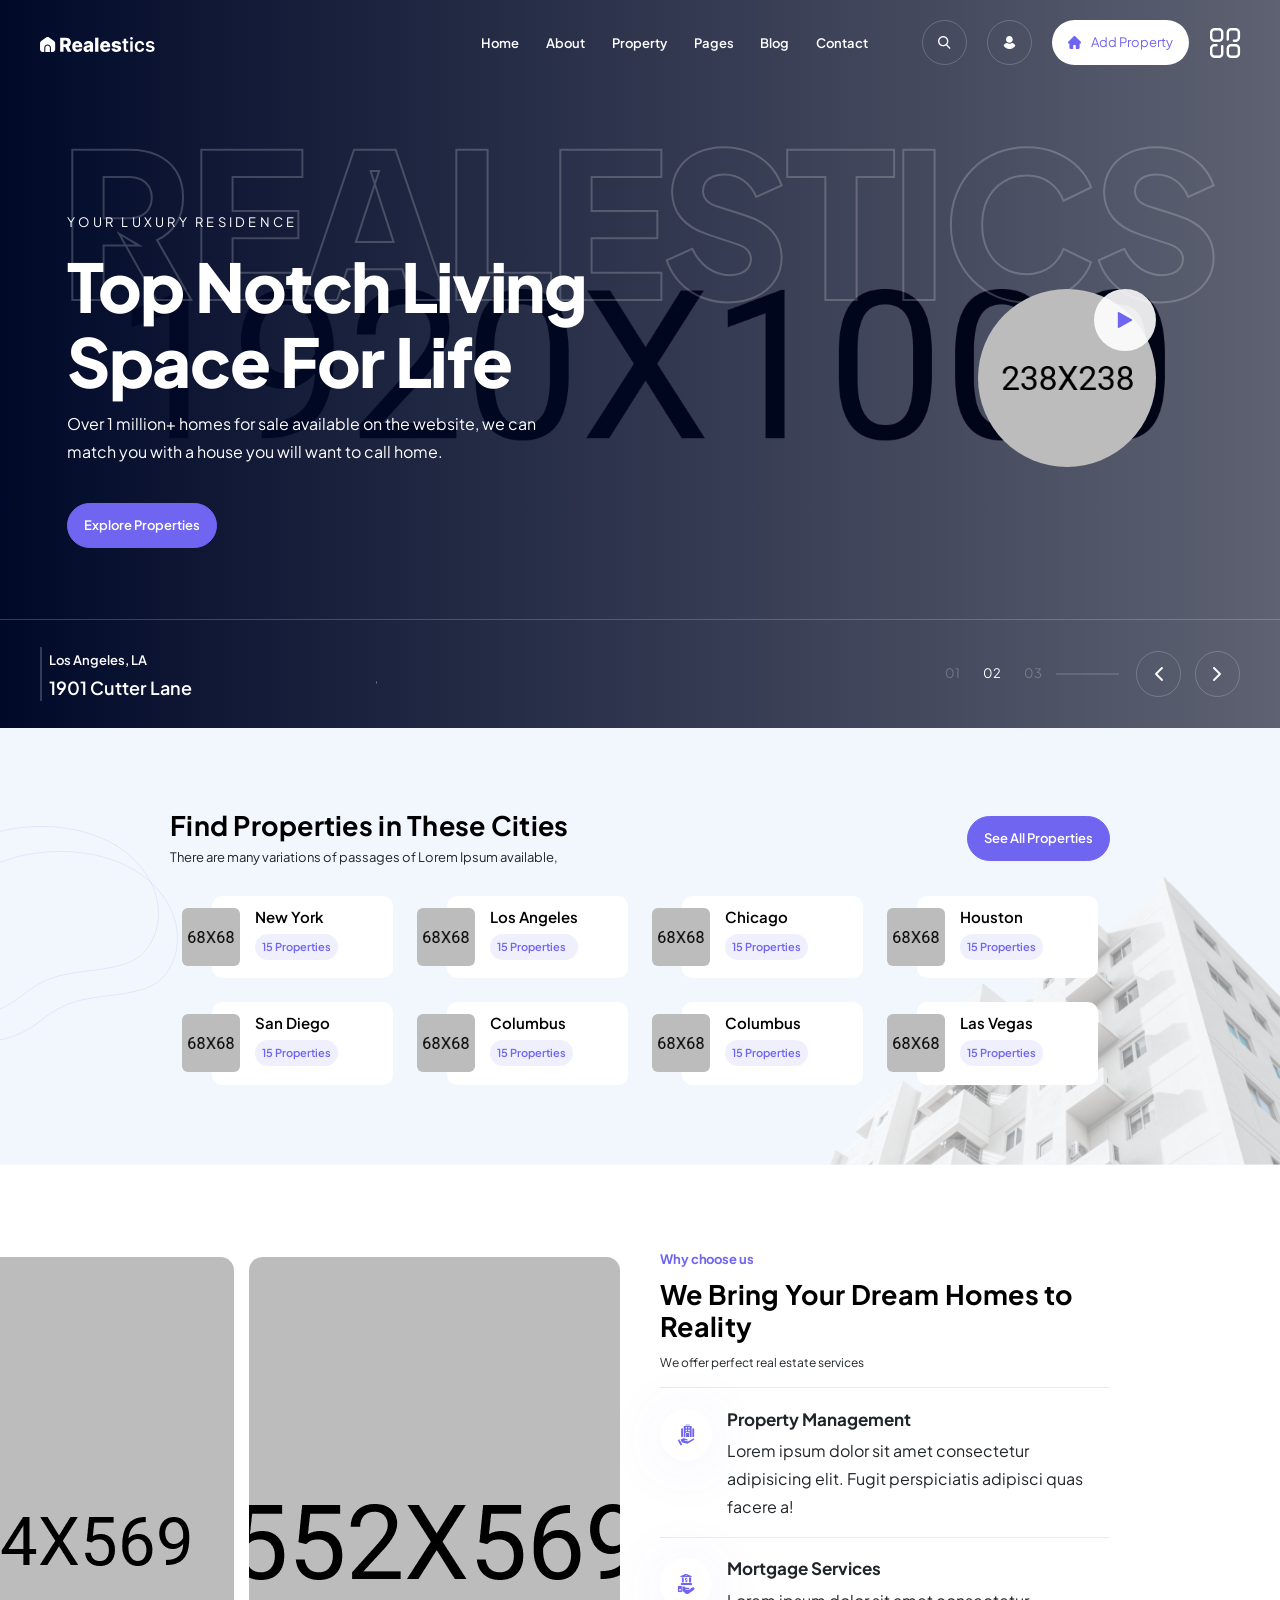
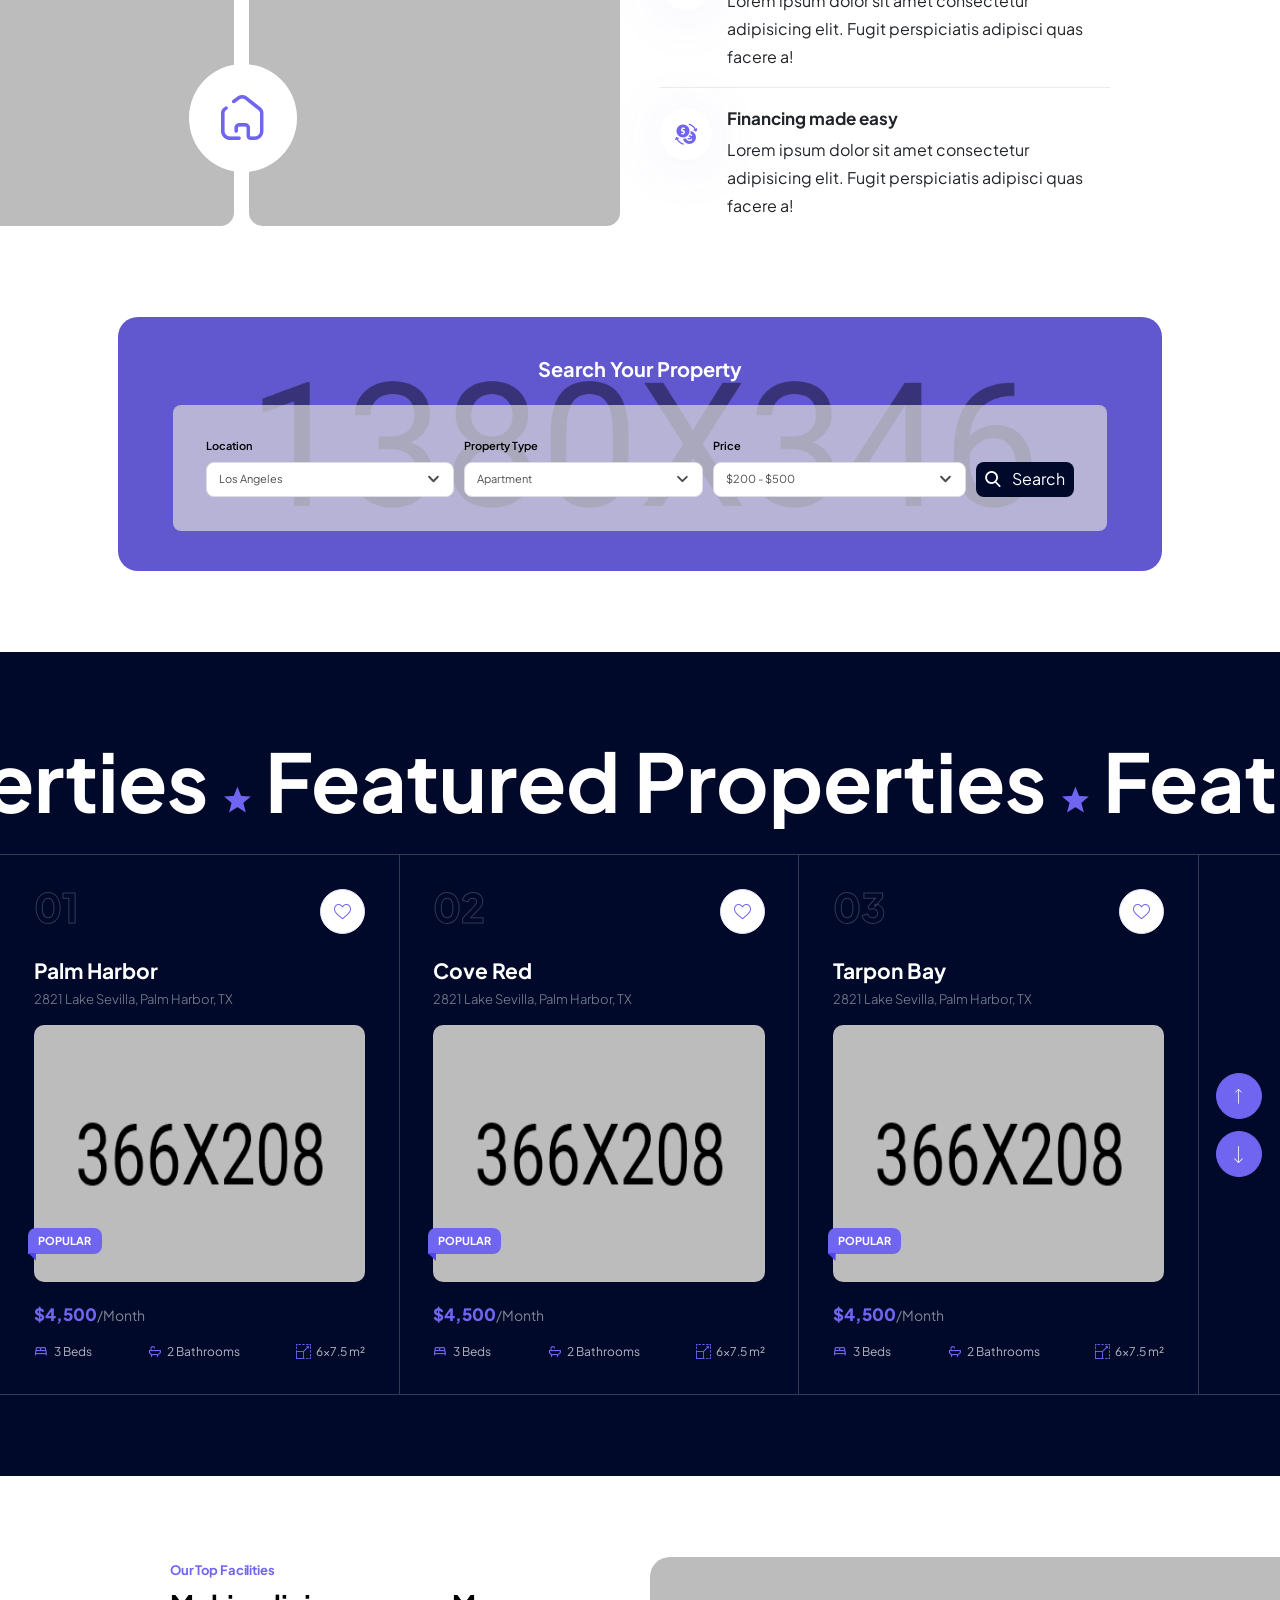
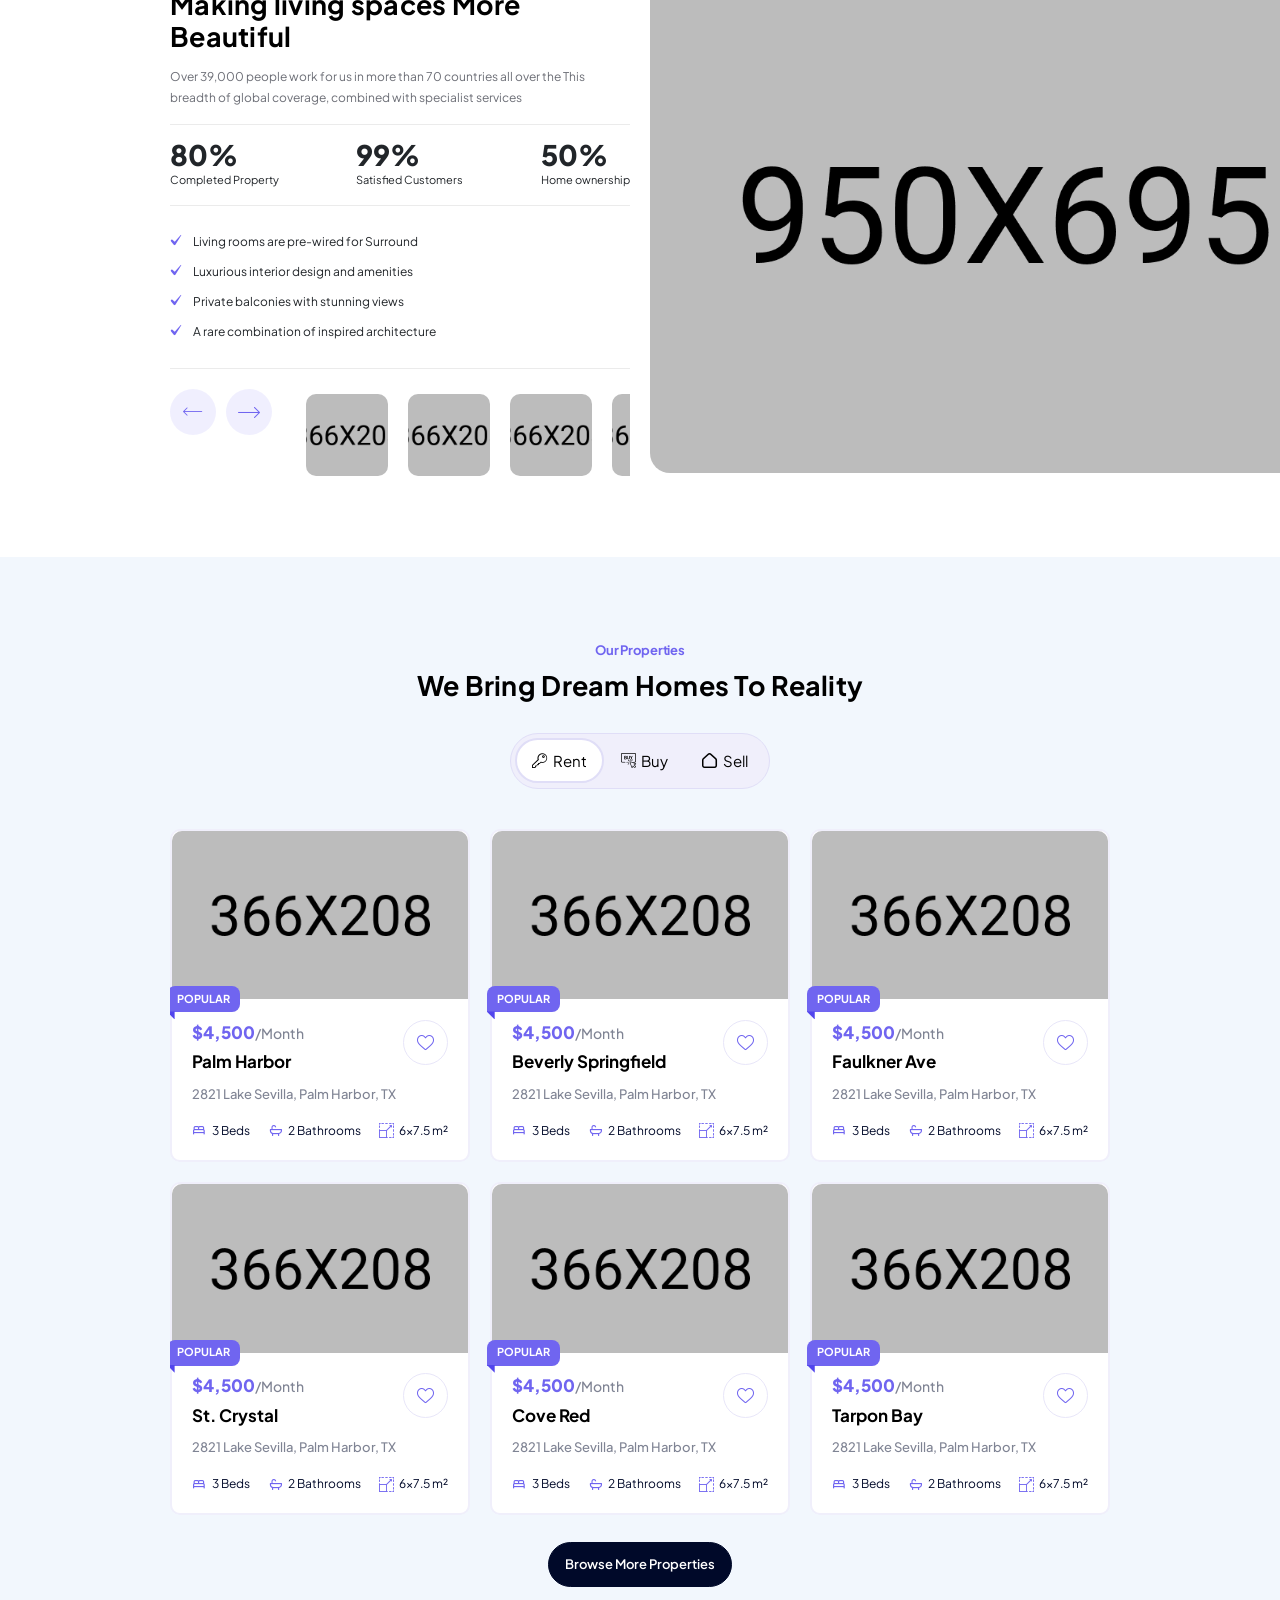
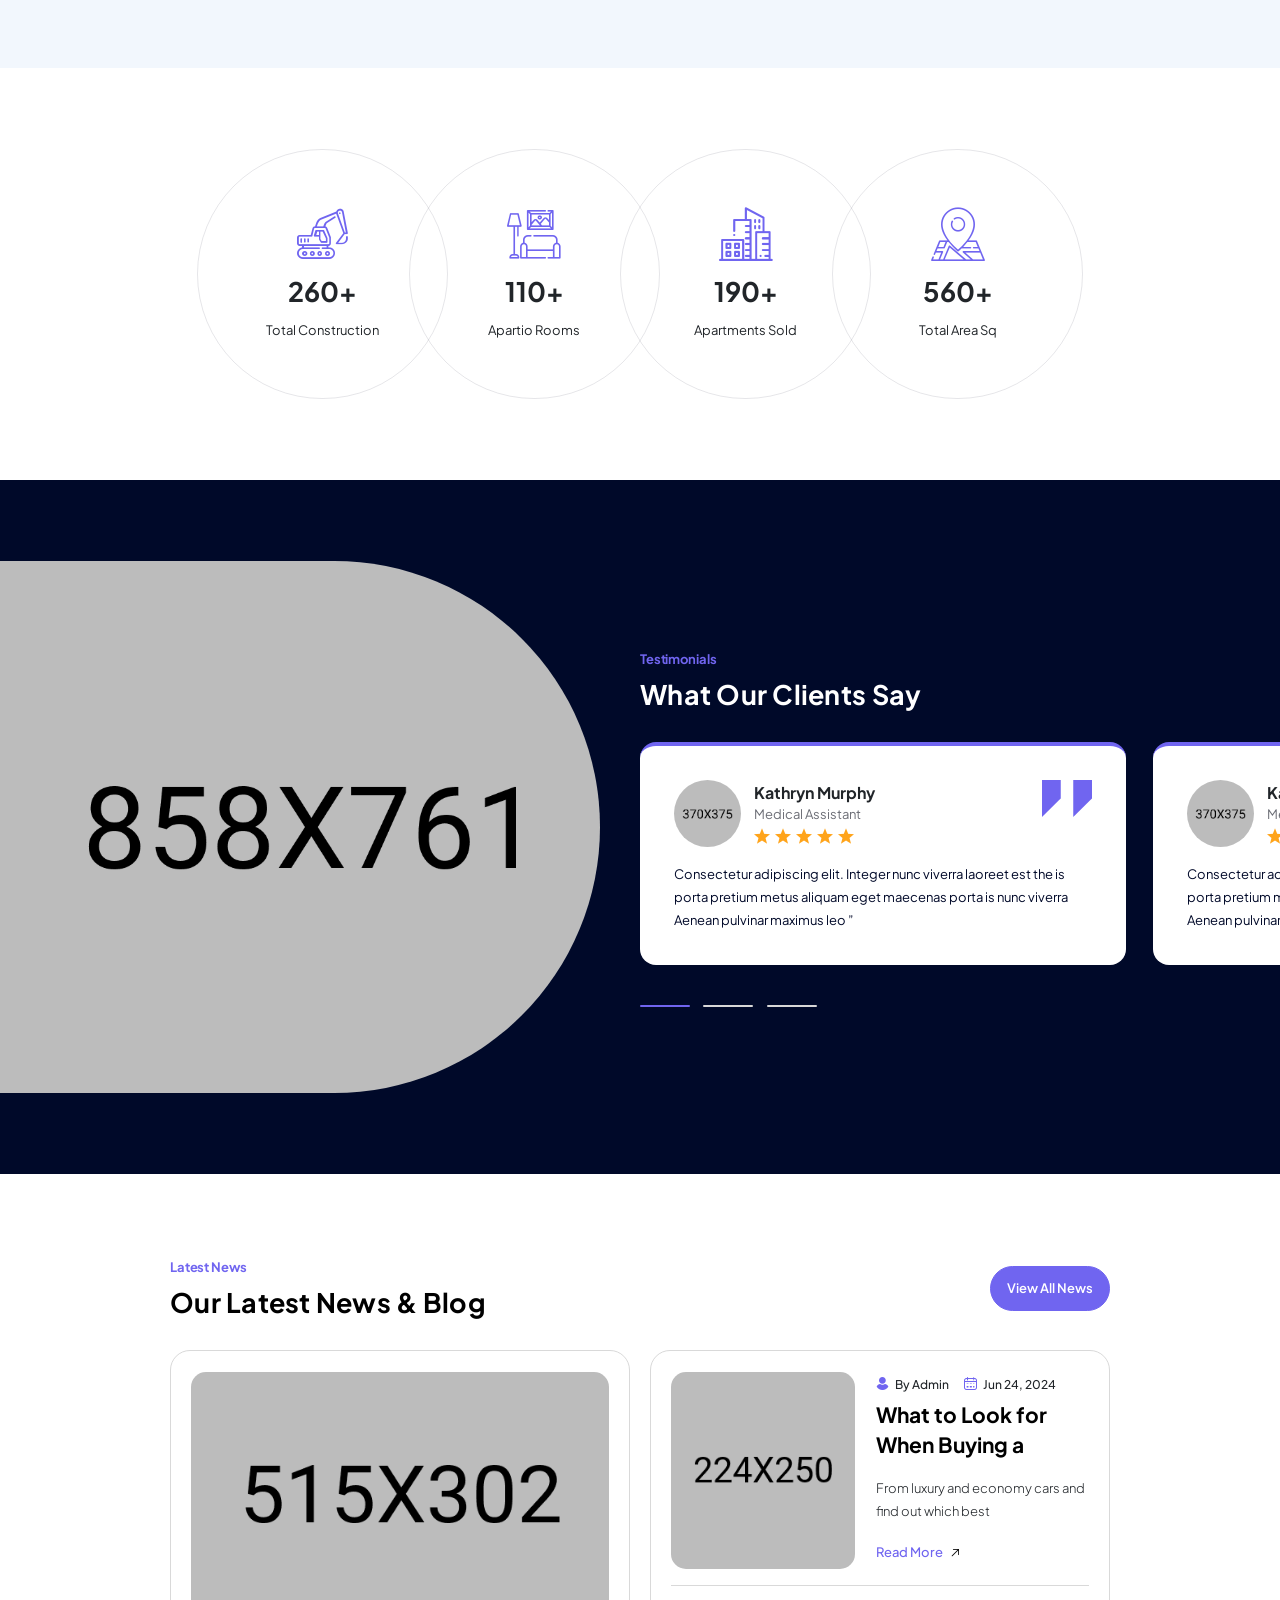
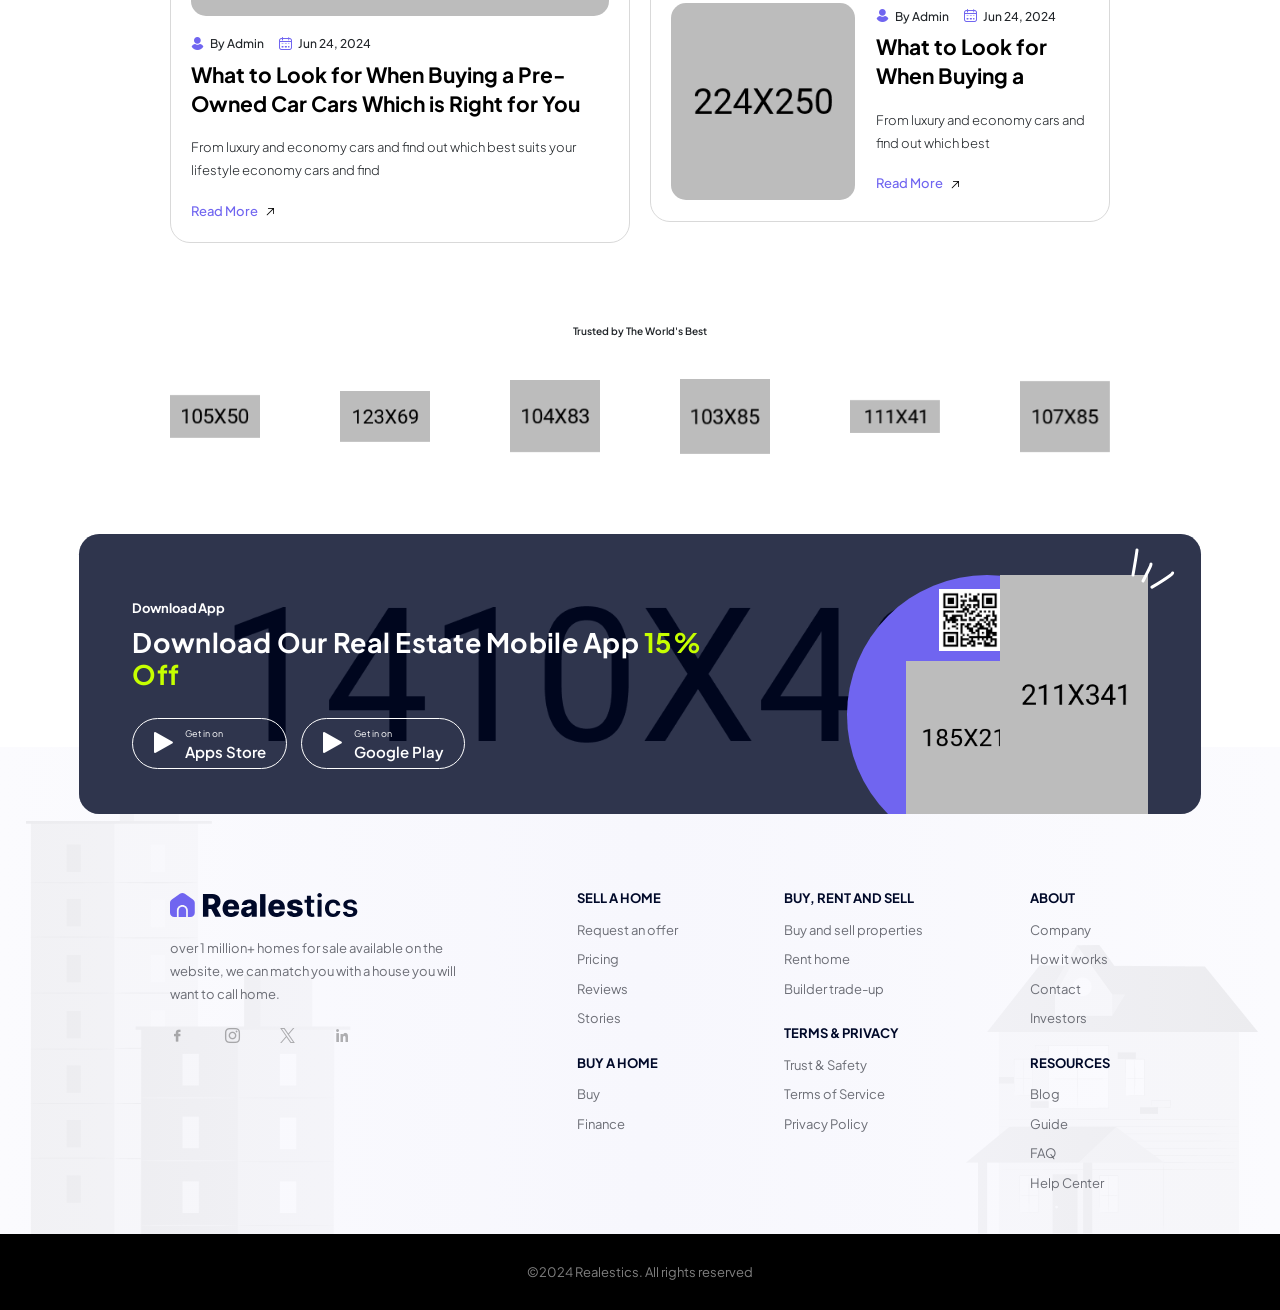
==== index.html @ ad50e463 "first commit" ====
<!DOCTYPE html>
<html lang="en">

<head>
    <meta charset="UTF-8">
    <meta name="viewport" content="width=device-width, initial-scale=1.0">
    <title>Shared on THEMELOCK.COM - Realestics - Real Estate HTML Template</title>

    <!-- libraries CSS -->
    <link rel="stylesheet" href="assets/icon/flaticon_real_estate.css">
    <link rel="stylesheet" href="assets/vendor/bootstrap/bootstrap.min.css">
    <link rel="stylesheet" href="assets/vendor/splide/splide.min.css">
    <link rel="stylesheet" href="assets/vendor/swiper/swiper-bundle.min.css">
    <link rel="stylesheet" href="assets/vendor/slim-select/slimselect.css">
    <link rel="stylesheet" href="assets/vendor/animate-wow/animate.min.css">

    <!-- custom CSS -->
    <link rel="stylesheet" href="assets/css/style.css">
</head>

<body>
    <div class="preloader" id="preloader">
        <div class="loader"></div>
    </div>

    <!-- SIDEBAR SECTION START -->
    <div class="ul-sidebar">
        <!-- header -->
        <div class="ul-sidebar-header">
            <div class="ul-sidebar-header-logo">
                <a href="index.html">
                    <img src="assets/img/logo-dark.svg" alt="logo" class="logo">
                </a>
            </div>
            <!-- sidebar closer -->
            <button class="ul-sidebar-closer"><i class="flaticon-close"></i></button>
        </div>

        <div class="ul-sidebar-header-nav-wrapper d-block d-lg-none"></div>

        <p class="ul-sidebar-descr d-none d-lg-flex">Lorem ipsum dolor sit amet consectetur adipisicing elit. Quo magni quis illum iste, omnis sapiente, voluptatum tempora id culpa exercitationem sint sequi officia labore inventore corporis consequuntur dolor numquam, ea cupiditate ipsa dignissimos nostrum. Laboriosam voluptatem qui assumenda nostrum nesciunt, illum iste id nulla unde facilis, explicabo officia. Quae, officia.</p>

        <div class="ul-sidebar-slider-wrapper d-none d-lg-flex">
            <div class="ul-sidebar-slider-nav ul-slider-nav">
                <button class="prev"><i class="flaticon-arrow"></i></button>
                <button class="next"><i class="flaticon-right-arrow"></i></button>
            </div>

            <div class="slider-wrapper">
                <div class="ul-sidebar-slider swiper">
                    <div class="swiper-wrapper">
                        <!-- single project -->
                        <div class="swiper-slide">
                            <div class="ul-project">
                                <div class="ul-project-img"><img src="assets/img/project-3.jpg" alt="Project Image"></div>
                                <div class="ul-project-txt">
                                    <span class="ul-project-tag">Popular</span>
                                    <div class="top">
                                        <div class="left">
                                            <span class="ul-project-price"><span class="number">$4,500</span>/Month</span>
                                            <a href="project-details.html" class="ul-project-title">Faulkner Ave</a>
                                            <p class="ul-project-location">2821 Lake Sevilla, Palm Harbor, TX</p>
                                        </div>
                                        <div class="right">
                                            <button class="ul-project-add-to-favorites-btn"><i class="flaticon-heart"></i></button>
                                        </div>
                                    </div>

                                    <!-- bottom -->
                                    <div class="ul-project-infos ul-featured-property-infos">
                                        <!-- single info -->
                                        <div class="ul-project-info ul-featured-property-info">
                                            <span class="icon"><i class="flaticon-bed-color"></i></span>
                                            <span class="text">3 Beds</span>
                                        </div>
                                        <!-- single info -->
                                        <div class="ul-project-info ul-featured-property-info">
                                            <span class="icon"><i class="flaticon-bath"></i></span>
                                            <span class="text">2 Bathrooms</span>
                                        </div>
                                    </div>
                                </div>
                            </div>
                        </div>

                        <!-- single project -->
                        <div class="swiper-slide">
                            <div class="ul-project">
                                <div class="ul-project-img"><img src="assets/img/project-1.jpg" alt="Project Image"></div>
                                <div class="ul-project-txt">
                                    <span class="ul-project-tag">Popular</span>
                                    <div class="top">
                                        <div class="left">
                                            <span class="ul-project-price"><span class="number">$4,500</span>/Month</span>
                                            <a href="project-details.html" class="ul-project-title">Palm Harbor</a>
                                            <p class="ul-project-location">2821 Lake Sevilla, Palm Harbor, TX</p>
                                        </div>
                                        <div class="right">
                                            <button class="ul-project-add-to-favorites-btn"><i class="flaticon-heart"></i></button>
                                        </div>
                                    </div>

                                    <!-- bottom -->
                                    <div class="ul-project-infos ul-featured-property-infos">
                                        <!-- single info -->
                                        <div class="ul-project-info ul-featured-property-info">
                                            <span class="icon"><i class="flaticon-bed-color"></i></span>
                                            <span class="text">3 Beds</span>
                                        </div>
                                        <!-- single info -->
                                        <div class="ul-project-info ul-featured-property-info">
                                            <span class="icon"><i class="flaticon-bath"></i></span>
                                            <span class="text">2 Bathrooms</span>
                                        </div>
                                    </div>
                                </div>
                            </div>
                        </div>

                        <!-- single project -->
                        <div class="swiper-slide">
                            <div class="ul-project">
                                <div class="ul-project-img"><img src="assets/img/project-4.jpg" alt="Project Image"></div>
                                <div class="ul-project-txt">
                                    <span class="ul-project-tag">Popular</span>
                                    <div class="top">
                                        <div class="left">
                                            <span class="ul-project-price"><span class="number">$4,500</span>/Month</span>
                                            <a href="project-details.html" class="ul-project-title">St. Crystal</a>
                                            <p class="ul-project-location">2821 Lake Sevilla, Palm Harbor, TX</p>
                                        </div>
                                        <div class="right">
                                            <button class="ul-project-add-to-favorites-btn"><i class="flaticon-heart"></i></button>
                                        </div>
                                    </div>

                                    <!-- bottom -->
                                    <div class="ul-project-infos ul-featured-property-infos">
                                        <!-- single info -->
                                        <div class="ul-project-info ul-featured-property-info">
                                            <span class="icon"><i class="flaticon-bed-color"></i></span>
                                            <span class="text">3 Beds</span>
                                        </div>
                                        <!-- single info -->
                                        <div class="ul-project-info ul-featured-property-info">
                                            <span class="icon"><i class="flaticon-bath"></i></span>
                                            <span class="text">2 Bathrooms</span>
                                        </div>
                                    </div>
                                </div>
                            </div>
                        </div>
                    </div>
                </div>
            </div>
        </div>

        <!-- sidebar footer -->
        <div class="ul-sidebar-footer">
            <span class="ul-sidebar-footer-title">Follow us</span>

            <div class="ul-sidebar-footer-social">
                <a href="#"><i class="flaticon-facebook"></i></a>
                <a href="#"><i class="flaticon-twitter"></i></a>
                <a href="#"><i class="flaticon-instagram"></i></a>
                <a href="#"><i class="flaticon-linkedin"></i></a>
            </div>
        </div>
    </div>
    <!-- SIDEBAR SECTION END -->

    <!-- SEARCH MODAL SECTION START -->
    <div class="ul-search-form-wrapper flex-grow-1 flex-shrink-0">
        <button class="ul-search-closer"><i class="flaticon-close"></i></button>

        <form action="#" class="ul-search-form">
            <div class="ul-search-form-right">
                <input type="search" name="search" id="ul-search" placeholder="Search Here">
                <button type="submit"><span class="icon"><i class="flaticon-search"></i></span></button>
            </div>
        </form>
    </div>
    <!-- SEARCH MODAL SECTION END -->

    <!-- HEADER SECTION START -->
    <header class="ul-header ul-header--home">
        <div class="ul-header-bottom">
            <div class="ul-header-bottom-wrapper">
                <!-- header left -->
                <div class="header-bottom-left">
                    <div class="logo-container">
                        <a href="index.html" class="d-inline-block"><img src="assets/img/logo.svg" alt="logo" class="logo"></a>
                    </div>
                </div>

                <!-- header nav -->
                <div class="ul-header-nav-wrapper">
                    <div class="to-go-to-sidebar-in-mobile">
                        <nav class="ul-header-nav">
                            <a href="index.html">Home</a>
                            <a href="about.html">About</a>
                            <div class="has-sub-menu">
                                <a role="button">Property</a>

                                <div class="ul-header-submenu">
                                    <ul>
                                        <li><a href="projects.html">Properties</a></li>
                                        <li><a href="project-details.html">Property Details</a></li>
                                    </ul>
                                </div>
                            </div>

                            <div class="has-sub-menu">
                                <a role="button">Pages</a>

                                <div class="ul-header-submenu">
                                    <ul>
                                        <li><a href="services.html">Services</a></li>
                                        <li><a href="service-details.html">Service Details</a></li>
                                        <li><a href="team.html">Team</a></li>
                                        <li><a href="team-details.html">Team Details</a></li>
                                        <li><a href="how-it-works.html">How it works Page</a></li>
                                        <li><a href="pricing.html">Pricing Page</a></li>
                                    </ul>
                                </div>
                            </div>
                            <div class="has-sub-menu">
                                <a role="button">Blog</a>

                                <div class="ul-header-submenu">
                                    <ul>
                                        <li><a href="blog.html">Blogs</a></li>
                                        <li><a href="blog-2.html">Blog layout 2</a></li>
                                        <li><a href="blog-details.html">Blog Details</a></li>
                                    </ul>
                                </div>
                            </div>
                            <a href="contact.html">Contact</a>
                        </nav>
                    </div>
                </div>

                <!-- actions -->
                <div class="ul-header-actions">
                    <button class="ul-header-search-opener"><i class="flaticon-search"></i></button>
                    <button><i class="flaticon-user"></i></button>
                    <a href="#" class="add-property-btn d-xxs-none"><i class="flaticon-home"></i> Add Property</a>
                    <button class="ul-header-sidebar-opener"><i class="flaticon-menu-button"></i></button>
                </div>

                <!-- sidebar opener -->
                <div class="d-none">
                    <button class="ul-header-sidebar-opener"><i class="flaticon-menu-button"></i></button>
                </div>
            </div>
        </div>
    </header>
    <!-- HEADER SECTION END -->


    <main>
        <!-- BANNER SECTION START -->
        <section class="ul-banner">
            <!-- top -->
            <div class="top">
                <div class="ul-banner-slider swiper">
                    <div class="swiper-wrapper">
                        <!-- single slide -->
                        <div class="swiper-slide">
                            <div class="ul-banner-slide">
                                <div class="ul-banner-container">
                                    <div class="row align-items-center flex-sm-row flex-column-reverse">
                                        <!-- banner text -->
                                        <div class="col-md-9 col-sm-8">
                                            <span class="ul-banner-slide-shadow-title">REALESTICS</span>
                                            <div class="ul-banner-slide-txt wow animate__fadeInUp">
                                                <span class="ul-banner-slide-sub-title">your Luxury Residence</span>
                                                <h1 class="ul-banner-slide-title">Top Notch Living Space For Life</h1>
                                                <p class="ul-banner-slide-descr">Over 1 million+ homes for sale available on the website, we can match you with a house you will want to call home.</p>
                                                <div class="ul-banner-slide-btns">
                                                    <a href="projects.html" class="ul-btn">Explore Properties</a>
                                                </div>
                                            </div>
                                        </div>

                                        <!-- banner image -->
                                        <div class="col-md-3 col-sm-4">
                                            <div class="ul-banner-slide-img wow animate__fadeInUp">
                                                <img src="assets/img/banner-img-1.png" alt="Banner Image">
                                                <a href="https://youtu.be/4jnzf1yj48M?si=owDQ6MQLmVy0r56E" data-fslightbox="video" class="ul-banner-slide-video-btn"><i class="flaticon-play"></i></a>
                                            </div>
                                        </div>
                                    </div>
                                </div>
                            </div>
                        </div>
                        <!-- single slide -->
                        <div class="swiper-slide">
                            <div class="ul-banner-slide">
                                <div class="ul-banner-container">
                                    <div class="row align-items-center flex-sm-row flex-column-reverse">
                                        <!-- banner text -->
                                        <div class="col-md-9 col-sm-8">
                                            <span class="ul-banner-slide-shadow-title">REALESTICS</span>
                                            <div class="ul-banner-slide-txt wow animate__fadeInUp">
                                                <span class="ul-banner-slide-sub-title">your Luxury Residence</span>
                                                <h1 class="ul-banner-slide-title">Top Notch Living Space For Life</h1>
                                                <p class="ul-banner-slide-descr">Over 1 million+ homes for sale available on the website, we can match you with a house you will want to call home.</p>
                                                <div class="ul-banner-slide-btns">
                                                    <a href="projects.html" class="ul-btn">Explore Properties</a>
                                                </div>
                                            </div>
                                        </div>

                                        <!-- banner image -->
                                        <div class="col-md-3 col-sm-4">
                                            <div class="ul-banner-slide-img wow animate__fadeInUp">
                                                <img src="assets/img/banner-img-1.png" alt="Banner Image">
                                                <a href="https://youtu.be/4jnzf1yj48M?si=owDQ6MQLmVy0r56E" data-fslightbox="video" class="ul-banner-slide-video-btn"><i class="flaticon-play"></i></a>
                                            </div>
                                        </div>
                                    </div>
                                </div>
                            </div>
                        </div>
                        <!-- single slide -->
                        <div class="swiper-slide">
                            <div class="ul-banner-slide">
                                <div class="ul-banner-container">
                                    <div class="row align-items-center flex-sm-row flex-column-reverse">
                                        <!-- banner text -->
                                        <div class="col-md-9 col-sm-8">
                                            <span class="ul-banner-slide-shadow-title">REALESTICS</span>
                                            <div class="ul-banner-slide-txt wow animate__fadeInUp">
                                                <span class="ul-banner-slide-sub-title">your Luxury Residence</span>
                                                <h1 class="ul-banner-slide-title">Top Notch Living Space For Life</h1>
                                                <p class="ul-banner-slide-descr">Over 1 million+ homes for sale available on the website, we can match you with a house you will want to call home.</p>
                                                <div class="ul-banner-slide-btns">
                                                    <a href="projects.html" class="ul-btn">Explore Properties</a>
                                                </div>
                                            </div>
                                        </div>

                                        <!-- banner image -->
                                        <div class="col-md-3 col-sm-4">
                                            <div class="ul-banner-slide-img wow animate__fadeInUp">
                                                <img src="assets/img/banner-img-1.png" alt="Banner Image">
                                                <a href="https://youtu.be/4jnzf1yj48M?si=owDQ6MQLmVy0r56E" data-fslightbox="video" class="ul-banner-slide-video-btn"><i class="flaticon-play"></i></a>
                                            </div>
                                        </div>
                                    </div>
                                </div>
                            </div>
                        </div>
                    </div>
                </div>
            </div>

            <!-- bottom -->
            <div class="bottom">
                <div class="left wow animate__fadeInUp">
                    <div class="ul-banner-address-slider swiper">
                        <div class="swiper-wrapper">
                            <!-- single slide -->
                            <div class="swiper-slide">
                                <span class="address-1">Los Angeles, CA</span>
                                <span class="address-2">1901 Cutter Lane</span>
                            </div>

                            <!-- single slide -->
                            <div class="swiper-slide">
                                <span class="address-1">Los Angeles, LA</span>
                                <span class="address-2">1901 Cutter Lane</span>
                            </div>

                            <!-- single slide -->
                            <div class="swiper-slide">
                                <span class="address-1">New York</span>
                                <span class="address-2">1901 Cutter Lane</span>
                            </div>
                        </div>

                    </div>
                </div>

                <div class="right wow animate__fadeInUp">
                    <div class="ul-banner-slider-pagination"></div>
                    <div class="ul-banner-slider-nav ul-slider-nav">
                        <button class="prev"><i class="flaticon-left"></i></button>
                        <button class="next"><i class="flaticon-right"></i></button>
                    </div>
                </div>
            </div>
        </section>
        <!-- BANNER SECTION END -->


        <!-- CITIES SECTION START -->
        <section class="ul-cities ul-section-spacing">
            <div class="ul-container wow animate__fadeInUp">
                <!-- section heading -->
                <div class="ul-section-heading">
                    <div class="left">
                        <h2 class="ul-section-title">Find Properties in These Cities</h2>
                        <p class="ul-section-descr">There are many variations of passages of Lorem Ipsum available,</p>
                    </div>
                    <div class="right">
                        <a href="projects.html" class="ul-btn">See All Properties</a>
                    </div>
                </div>

                <!-- cities -->
                <div class="row row-cols-xl-4 row-cols-md-3 row-cols-2 row-cols-xxs-1 g-4 mx-auto">
                    <!-- single city -->
                    <div class="col">
                        <div class="ul-city">
                            <div class="img"><a href="projects.html"><img src="assets/img/city-1.jpg" alt="City Image"></a></div>
                            <div class="txt">
                                <h3 class="ul-city-title"><a href="projects.html">New York</a></h3>
                                <span class="ul-city-count">15 Properties</span>
                            </div>
                        </div>
                    </div>

                    <!-- single city -->
                    <div class="col">
                        <div class="ul-city">
                            <div class="img"><a href="projects.html"><img src="assets/img/city-2.jpg" alt="City Image"></a></div>
                            <div class="txt">
                                <h3 class="ul-city-title"><a href="projects.html">Los Angeles</a></h3>
                                <span class="ul-city-count">15 Properties</span>
                            </div>
                        </div>
                    </div>

                    <!-- single city -->
                    <div class="col">
                        <div class="ul-city">
                            <div class="img"><a href="projects.html"><img src="assets/img/city-3.jpg" alt="City Image"></a></div>
                            <div class="txt">
                                <h3 class="ul-city-title"><a href="projects.html">Chicago</a></h3>
                                <span class="ul-city-count">15 Properties</span>
                            </div>
                        </div>
                    </div>

                    <!-- single city -->
                    <div class="col">
                        <div class="ul-city">
                            <div class="img"><a href="projects.html"><img src="assets/img/city-4.jpg" alt="City Image"></a></div>
                            <div class="txt">
                                <h3 class="ul-city-title"><a href="projects.html">Houston</a></h3>
                                <span class="ul-city-count">15 Properties</span>
                            </div>
                        </div>
                    </div>

                    <!-- single city -->
                    <div class="col">
                        <div class="ul-city">
                            <div class="img"><a href="projects.html"><img src="assets/img/city-5.jpg" alt="City Image"></a></div>
                            <div class="txt">
                                <h3 class="ul-city-title"><a href="projects.html">San Diego</a></h3>
                                <span class="ul-city-count">15 Properties</span>
                            </div>
                        </div>
                    </div>

                    <!-- single city -->
                    <div class="col">
                        <div class="ul-city">
                            <div class="img"><a href="projects.html"><img src="assets/img/city-6.jpg" alt="City Image"></a></div>
                            <div class="txt">
                                <h3 class="ul-city-title"><a href="projects.html">Columbus</a></h3>
                                <span class="ul-city-count">15 Properties</span>
                            </div>
                        </div>
                    </div>

                    <!-- single city -->
                    <div class="col">
                        <div class="ul-city">
                            <div class="img"><a href="projects.html"><img src="assets/img/city-7.jpg" alt="City Image"></a></div>
                            <div class="txt">
                                <h3 class="ul-city-title"><a href="projects.html">Columbus</a></h3>
                                <span class="ul-city-count">15 Properties</span>
                            </div>
                        </div>
                    </div>

                    <!-- single city -->
                    <div class="col">
                        <div class="ul-city">
                            <div class="img"><a href="projects.html"><img src="assets/img/city-8.jpg" alt="City Image"></a></div>
                            <div class="txt">
                                <h3 class="ul-city-title"><a href="projects.html">Las Vegas</a></h3>
                                <span class="ul-city-count">15 Properties</span>
                            </div>
                        </div>
                    </div>
                </div>
            </div>

            <!-- vector -->
            <div class="ul-cities-vectors">
                <img src="assets/img/cities-vector-1.svg" alt="vector" class="vector-1 wow animate__fadeInLeft">
                <img src="assets/img/cities-vector-2.svg" alt="vector" class="vector-2 wow animate__fadeInUp">
            </div>
        </section>
        <!-- CITIES SECTION END -->


        <!-- WHY CHOOSE US SECTION START -->
        <section class="ul-why-choose-us ul-section-spacing wow animate__fadeInUp">
            <div class="ul-container">
                <div class="row row-cols-lg-2 row-cols-1 align-items-center">
                    <div class="col">
                        <!-- <div class="d-flex justify-content-end"> -->
                        <div class="ul-why-choose-us-imgs">
                            <div class="img"><img src="assets/img/why-choose-img-1.jpg" alt="image"></div>
                            <div class="img">
                                <img src="assets/img/why-choose-img-2.jpg" alt="image">
                                <!-- icon -->
                                <div class="icon"><i class="flaticon-home-agreement"></i></div>
                            </div>
                        </div>
                        <!-- </div> -->
                    </div>

                    <!-- txt -->
                    <div class="col">
                        <div class="ul-why-choose-us-txt">
                            <span class="ul-section-sub-title">Why choose us</span>
                            <h2 class="ul-section-title">We Bring Your Dream Homes to Reality</h2>
                            <p class="ul-why-choose-us-heading-descr">We offer perfect real estate services</p>

                            <div class="ul-why-choose-us-list">
                                <div class="ul-why-choose-us-list-item">
                                    <div class="icon"><i class="flaticon-property"></i></div>
                                    <div class="txt">
                                        <h3 class="ul-why-choose-us-list-item-title">Property Management</h3>
                                        <p class="ul-why-choose-us-list-item-descr">Lorem ipsum dolor sit amet consectetur adipisicing elit. Fugit perspiciatis adipisci quas facere a!</p>
                                    </div>
                                </div>

                                <div class="ul-why-choose-us-list-item">
                                    <div class="icon"><i class="flaticon-list-1"></i></div>
                                    <div class="txt">
                                        <h3 class="ul-why-choose-us-list-item-title">Mortgage Services</h3>
                                        <p class="ul-why-choose-us-list-item-descr">Lorem ipsum dolor sit amet consectetur adipisicing elit. Fugit perspiciatis adipisci quas facere a!</p>
                                    </div>
                                </div>

                                <div class="ul-why-choose-us-list-item">
                                    <div class="icon"><i class="flaticon-change"></i></div>
                                    <div class="txt">
                                        <h3 class="ul-why-choose-us-list-item-title">Financing made easy</h3>
                                        <p class="ul-why-choose-us-list-item-descr">Lorem ipsum dolor sit amet consectetur adipisicing elit. Fugit perspiciatis adipisci quas facere a!</p>
                                    </div>
                                </div>
                            </div>
                        </div>
                    </div>
                </div>
            </div>
        </section>
        <!-- WHY CHOOSE US SECTION END -->


        <!-- PROPERTY FILTER SEARCH SECTION START -->
        <section class="ul-property-filter-search ul-section-spacing pt-0">
            <div class="ul-property-filter-search-container">
                <h3 class="ul-property-filter-search-title text-center wow animate__fadeInUp">Search Your Property</h3>
                <form action="#" class="ul-property-filter-search-form wow animate__fadeInUp">
                    <div class="form-group">
                        <label for="filter-location">Location</label>
                        <select name="location" id="filter-location">
                            <option value="los-angeles">Los Angeles</option>
                            <option value="new-york">New York</option>
                            <option value="san-francisco">San Francisco</option>
                            <option value="san-diego">San Diego</option>
                            <option value="san-jose">San Jose</option>
                            <option value="san-bernardino">San Bernardino</option>
                        </select>
                    </div>
                    <div class="form-group">
                        <label for="filter-property-type">Property Type</label>
                        <select name="property-type" id="filter-property-type">
                            <option value="apartment">Apartment</option>
                            <option value="office">Office</option>
                            <option value="villa">Villa</option>
                        </select>
                    </div>
                    <div class="form-group">
                        <label for="filter-price">Price</label>
                        <select name="price" id="filter-price">
                            <option value="200-500">$200 - $500</option>
                            <option value="500-1000">$500 - $1000</option>
                            <option value="1000-1500">$1000 - $1500</option>
                        </select>
                    </div>

                    <button type="submit"><span class="icon"><i class="flaticon-search"></i></span> Search</button>
                </form>
            </div>
        </section>
        <!-- PROPERTY FILTER SEARCH SECTION END -->


        <!-- FEATURED PROPERTIES SECTION START -->
        <section class="ul-featured-properties ul-section-spacing">
            <!-- section title slider -->
            <div class="ul-featured-properties-title-slider splide">
                <div class="splide__track">
                    <ul class="splide__list">
                        <li class="splide__slide">
                            <h2 class="ul-featured-properties-title-txt"><i class="flaticon-star"></i> Featured Properties</h2>
                        </li>
                        <li class="splide__slide">
                            <h2 class="ul-featured-properties-title-txt"><i class="flaticon-star"></i> Featured Properties</h2>
                        </li>
                    </ul>
                </div>
            </div>

            <!-- properties slider -->
            <div class="ul-featured-properties-slider-wrapper wow animate__fadeInUp">
                <div class="ul-featured-properties-slider swiper">
                    <div class="swiper-wrapper">
                        <!-- single property slider item -->
                        <div class="swiper-slide">
                            <div class="ul-featured-property ul-project">
                                <div>
                                    <div class="header">
                                        <div class="left"><span class="index">01</span></div>
                                        <div class="right">
                                            <button class="ul-project-add-to-favorites-btn"><i class="flaticon-heart"></i></button>
                                        </div>
                                    </div>
                                    <a href="project-details.html" class="ul-project-title">Palm Harbor</a>
                                    <p class="ul-project-location">2821 Lake Sevilla, Palm Harbor, TX</p>
                                </div>
                                <div class="ul-project-img">
                                    <img src="assets/img/project-2.jpg" alt="Project Image">
                                    <span class="ul-project-tag">Popular</span>
                                </div>
                                <div class="ul-project-txt">
                                    <!-- price -->
                                    <span class="ul-project-price"><span class="number">$4,500</span>/Month</span>
                                    <!-- infos -->
                                    <div class="ul-project-infos ul-featured-property-infos">
                                        <!-- single info -->
                                        <div class="ul-project-info ul-featured-property-info">
                                            <span class="icon"><i class="flaticon-bed-color"></i></span>
                                            <span class="text">3 Beds</span>
                                        </div>
                                        <!-- single info -->
                                        <div class="ul-project-info ul-featured-property-info">
                                            <span class="icon"><i class="flaticon-bath"></i></span>
                                            <span class="text">2 Bathrooms</span>
                                        </div>
                                        <!-- single info -->
                                        <div class="ul-project-info ul-featured-property-info">
                                            <span class="icon"><i class="flaticon-scale"></i></span>
                                            <span class="text">6x7.5 m²</span>
                                        </div>
                                    </div>
                                </div>
                            </div>
                        </div>

                        <!-- single property slider item -->
                        <div class="swiper-slide">
                            <div class="ul-featured-property ul-project">
                                <div>
                                    <div class="header">
                                        <div class="left"><span class="index">02</span></div>
                                        <div class="right">
                                            <button class="ul-project-add-to-favorites-btn"><i class="flaticon-heart"></i></button>
                                        </div>
                                    </div>
                                    <a href="project-details.html" class="ul-project-title">Cove Red</a>
                                    <p class="ul-project-location">2821 Lake Sevilla, Palm Harbor, TX</p>
                                </div>
                                <div class="ul-project-img">
                                    <img src="assets/img/project-6.jpg" alt="Project Image">
                                    <span class="ul-project-tag">Popular</span>
                                </div>
                                <div class="ul-project-txt">
                                    <!-- price -->
                                    <span class="ul-project-price"><span class="number">$4,500</span>/Month</span>
                                    <!-- infos -->
                                    <div class="ul-project-infos ul-featured-property-infos">
                                        <!-- single info -->
                                        <div class="ul-project-info ul-featured-property-info">
                                            <span class="icon"><i class="flaticon-bed-color"></i></span>
                                            <span class="text">3 Beds</span>
                                        </div>
                                        <!-- single info -->
                                        <div class="ul-project-info ul-featured-property-info">
                                            <span class="icon"><i class="flaticon-bath"></i></span>
                                            <span class="text">2 Bathrooms</span>
                                        </div>
                                        <!-- single info -->
                                        <div class="ul-project-info ul-featured-property-info">
                                            <span class="icon"><i class="flaticon-scale"></i></span>
                                            <span class="text">6x7.5 m²</span>
                                        </div>
                                    </div>
                                </div>
                            </div>
                        </div>

                        <!-- single property slider item -->
                        <div class="swiper-slide">
                            <div class="ul-featured-property ul-project">
                                <div>
                                    <div class="header">
                                        <div class="left"><span class="index">03</span></div>
                                        <div class="right">
                                            <button class="ul-project-add-to-favorites-btn"><i class="flaticon-heart"></i></button>
                                        </div>
                                    </div>
                                    <a href="project-details.html" class="ul-project-title">Tarpon Bay</a>
                                    <p class="ul-project-location">2821 Lake Sevilla, Palm Harbor, TX</p>
                                </div>
                                <div class="ul-project-img">
                                    <img src="assets/img/project-1.jpg" alt="Project Image">
                                    <span class="ul-project-tag">Popular</span>
                                </div>
                                <div class="ul-project-txt">
                                    <!-- price -->
                                    <span class="ul-project-price"><span class="number">$4,500</span>/Month</span>
                                    <!-- infos -->
                                    <div class="ul-project-infos ul-featured-property-infos">
                                        <!-- single info -->
                                        <div class="ul-project-info ul-featured-property-info">
                                            <span class="icon"><i class="flaticon-bed-color"></i></span>
                                            <span class="text">3 Beds</span>
                                        </div>
                                        <!-- single info -->
                                        <div class="ul-project-info ul-featured-property-info">
                                            <span class="icon"><i class="flaticon-bath"></i></span>
                                            <span class="text">2 Bathrooms</span>
                                        </div>
                                        <!-- single info -->
                                        <div class="ul-project-info ul-featured-property-info">
                                            <span class="icon"><i class="flaticon-scale"></i></span>
                                            <span class="text">6x7.5 m²</span>
                                        </div>
                                    </div>
                                </div>
                            </div>
                        </div>

                        <!-- single property slider item -->
                        <div class="swiper-slide">
                            <div class="ul-featured-property ul-project">
                                <div>
                                    <div class="header">
                                        <div class="left"><span class="index">04</span></div>
                                        <div class="right">
                                            <button class="ul-project-add-to-favorites-btn"><i class="flaticon-heart"></i></button>
                                        </div>
                                    </div>
                                    <a href="project-details.html" class="ul-project-title">Beverly Springfield</a>
                                    <p class="ul-project-location">2821 Lake Sevilla, Palm Harbor, TX</p>
                                </div>
                                <div class="ul-project-img">
                                    <img src="assets/img/project-4.jpg" alt="Project Image">
                                    <span class="ul-project-tag">Popular</span>
                                </div>
                                <div class="ul-project-txt">
                                    <!-- price -->
                                    <span class="ul-project-price"><span class="number">$4,500</span>/Month</span>
                                    <!-- infos -->
                                    <div class="ul-project-infos ul-featured-property-infos">
                                        <!-- single info -->
                                        <div class="ul-project-info ul-featured-property-info">
                                            <span class="icon"><i class="flaticon-bed-color"></i></span>
                                            <span class="text">3 Beds</span>
                                        </div>
                                        <!-- single info -->
                                        <div class="ul-project-info ul-featured-property-info">
                                            <span class="icon"><i class="flaticon-bath"></i></span>
                                            <span class="text">2 Bathrooms</span>
                                        </div>
                                        <!-- single info -->
                                        <div class="ul-project-info ul-featured-property-info">
                                            <span class="icon"><i class="flaticon-scale"></i></span>
                                            <span class="text">6x7.5 m²</span>
                                        </div>
                                    </div>
                                </div>
                            </div>
                        </div>

                        <!-- single property slider item -->
                        <div class="swiper-slide">
                            <div class="ul-featured-property ul-project">
                                <div>
                                    <div class="header">
                                        <div class="left"><span class="index">05</span></div>
                                        <div class="right">
                                            <button class="ul-project-add-to-favorites-btn"><i class="flaticon-heart"></i></button>
                                        </div>
                                    </div>
                                    <a href="project-details.html" class="ul-project-title">Beverly Springfield</a>
                                    <p class="ul-project-location">2821 Lake Sevilla, Palm Harbor, TX</p>
                                </div>
                                <div class="ul-project-img">
                                    <img src="assets/img/project-5.jpg" alt="Project Image">
                                    <span class="ul-project-tag">Popular</span>
                                </div>
                                <div class="ul-project-txt">
                                    <!-- price -->
                                    <span class="ul-project-price"><span class="number">$4,500</span>/Month</span>
                                    <!-- infos -->
                                    <div class="ul-project-infos ul-featured-property-infos">
                                        <!-- single info -->
                                        <div class="ul-project-info ul-featured-property-info">
                                            <span class="icon"><i class="flaticon-bed-color"></i></span>
                                            <span class="text">3 Beds</span>
                                        </div>
                                        <!-- single info -->
                                        <div class="ul-project-info ul-featured-property-info">
                                            <span class="icon"><i class="flaticon-bath"></i></span>
                                            <span class="text">2 Bathrooms</span>
                                        </div>
                                        <!-- single info -->
                                        <div class="ul-project-info ul-featured-property-info">
                                            <span class="icon"><i class="flaticon-scale"></i></span>
                                            <span class="text">6x7.5 m²</span>
                                        </div>
                                    </div>
                                </div>
                            </div>
                        </div>
                    </div>
                </div>

                <!-- slider navigation -->
                <div class="ul-featured-properties-slider-nav ul-slider-nav">
                    <button class="prev"><i class="flaticon-arrow"></i></button>
                    <button class="next"><i class="flaticon-right-arrow"></i></button>
                </div>
            </div>
        </section>
        <!-- FEATURED PROPERTIES SECTION END -->


        <!-- FACILITY SECTION START -->
        <section class="ul-facilities ul-section-spacing">
            <div class="ul-container">
                <div class="row ul-bs-row row-cols-lg-2 row-cols-1 wow animate__fadeInUp">
                    <!-- text -->
                    <div class="col">
                        <div class="ul-facilities-txt">
                            <h6 class="ul-section-sub-title">Our Top Facilities</h6>
                            <h2 class="ul-section-title">Making living spaces More Beautiful</h2>
                            <p class="ul-facilities-descr">Over 39,000 people work for us in more than 70 countries all over the This breadth of global coverage, combined with specialist services</p>

                            <div class="ul-facilities-stats">
                                <!-- single stat -->
                                <div class="ul-facilities-stat">
                                    <span class="number">80%</span>
                                    <span class="txt">Completed Property</span>
                                </div>
                                <!-- single stat -->
                                <div class="ul-facilities-stat">
                                    <span class="number">99%</span>
                                    <span class="txt">Satisfied Customers</span>
                                </div>
                                <!-- single stat -->
                                <div class="ul-facilities-stat">
                                    <span class="number">50%</span>
                                    <span class="txt">Home ownership</span>
                                </div>
                            </div>

                            <div class="ul-facilities-list">
                                <ul>
                                    <li>Living rooms are pre-wired for Surround</li>
                                    <li>Luxurious interior design and amenities</li>
                                    <li>Private balconies with stunning views</li>
                                    <li>A rare combination of inspired architecture</li>
                                </ul>
                            </div>

                            <div class="ul-facilities-img-slider-wrapper">
                                <div class="ul-facilities-img-slider-nav ul-slider-nav">
                                    <button class="prev"><i class="flaticon-arrow"></i></button>
                                    <button class="next"><i class="flaticon-right-arrow"></i></button>
                                </div>
                                <div class="ul-facilities-img-slider swiper">
                                    <div class="swiper-wrapper">
                                        <div class="swiper-slide"><img src="assets/img/project-1.jpg" alt="Facility Image"></div>
                                        <div class="swiper-slide"><img src="assets/img/project-2.jpg" alt="Facility Image"></div>
                                        <div class="swiper-slide"><img src="assets/img/project-3.jpg" alt="Facility Image"></div>
                                        <div class="swiper-slide"><img src="assets/img/project-4.jpg" alt="Facility Image"></div>
                                    </div>
                                </div>
                            </div>
                        </div>
                    </div>

                    <!-- img -->
                    <div class="col">
                        <div class="ul-facilities-img"><img src="assets/img/facility-img.jpg" alt="Facility Image"></div>
                    </div>
                </div>
            </div>
        </section>
        <!-- FACILITY SECTION END -->


        <!-- PROPERTIES SECTION START -->
        <section class="ul-properties ul-section-spacing">
            <div class="ul-container">
                <!-- section heading -->
                <div class="ul-section-heading text-center justify-content-center wow animate__fadeInUp">
                    <div>
                        <span class="ul-section-sub-title">Our Properties</span>
                        <h2 class="ul-section-title">We Bring Dream Homes To Reality</h2>
                    </div>
                </div>

                <div class="ul-properties-tab-navs wow animate__fadeInUp">
                    <button class="tab-nav active" data-tab="tab-rent"><i class="flaticon-key"></i> Rent</button>
                    <button class="tab-nav" data-tab="tab-buy"><i class="flaticon-buy"></i> Buy</button>
                    <button class="tab-nav" data-tab="tab-sell"><i class="flaticon-house-2"></i> Sell</button>
                </div>

                <div class="tabs-wrapper wow animate__fadeInUp">
                    <!-- 1st tab / rent -->
                    <div class="ul-tab active" id="tab-rent">
                        <div class="row row-cols-md-3 row-cols-2 row-cols-xxs-1 ul-bs-row">
                            <!-- single project -->
                            <div class="col">
                                <div class="ul-project">
                                    <div class="ul-project-img"><img src="assets/img/project-1.jpg" alt="Project Image"></div>
                                    <div class="ul-project-txt">
                                        <span class="ul-project-tag">Popular</span>
                                        <div class="top">
                                            <div class="left">
                                                <span class="ul-project-price"><span class="number">$4,500</span>/Month</span>
                                                <a href="project-details.html" class="ul-project-title">Palm Harbor</a>
                                                <p class="ul-project-location">2821 Lake Sevilla, Palm Harbor, TX</p>
                                            </div>
                                            <div class="right">
                                                <button class="ul-project-add-to-favorites-btn"><i class="flaticon-heart"></i></button>
                                            </div>
                                        </div>

                                        <!-- bottom -->
                                        <div class="ul-project-infos ul-featured-property-infos">
                                            <!-- single info -->
                                            <div class="ul-project-info ul-featured-property-info">
                                                <span class="icon"><i class="flaticon-bed-color"></i></span>
                                                <span class="text">3 Beds</span>
                                            </div>
                                            <!-- single info -->
                                            <div class="ul-project-info ul-featured-property-info">
                                                <span class="icon"><i class="flaticon-bath"></i></span>
                                                <span class="text">2 Bathrooms</span>
                                            </div>
                                            <!-- single info -->
                                            <div class="ul-project-info ul-featured-property-info">
                                                <span class="icon"><i class="flaticon-scale"></i></span>
                                                <span class="text">6x7.5 m²</span>
                                            </div>
                                        </div>
                                    </div>
                                </div>
                            </div>

                            <!-- single project -->
                            <div class="col">
                                <div class="ul-project">
                                    <div class="ul-project-img"><img src="assets/img/project-2.jpg" alt="Project Image"></div>
                                    <div class="ul-project-txt">
                                        <span class="ul-project-tag">Popular</span>
                                        <div class="top">
                                            <div class="left">
                                                <span class="ul-project-price"><span class="number">$4,500</span>/Month</span>
                                                <a href="project-details.html" class="ul-project-title">Beverly Springfield</a>
                                                <p class="ul-project-location">2821 Lake Sevilla, Palm Harbor, TX</p>
                                            </div>
                                            <div class="right">
                                                <button class="ul-project-add-to-favorites-btn"><i class="flaticon-heart"></i></button>
                                            </div>
                                        </div>

                                        <!-- bottom -->
                                        <div class="ul-project-infos ul-featured-property-infos">
                                            <!-- single info -->
                                            <div class="ul-project-info ul-featured-property-info">
                                                <span class="icon"><i class="flaticon-bed-color"></i></span>
                                                <span class="text">3 Beds</span>
                                            </div>
                                            <!-- single info -->
                                            <div class="ul-project-info ul-featured-property-info">
                                                <span class="icon"><i class="flaticon-bath"></i></span>
                                                <span class="text">2 Bathrooms</span>
                                            </div>
                                            <!-- single info -->
                                            <div class="ul-project-info ul-featured-property-info">
                                                <span class="icon"><i class="flaticon-scale"></i></span>
                                                <span class="text">6x7.5 m²</span>
                                            </div>
                                        </div>
                                    </div>
                                </div>
                            </div>

                            <!-- single project -->
                            <div class="col">
                                <div class="ul-project">
                                    <div class="ul-project-img"><img src="assets/img/project-3.jpg" alt="Project Image"></div>
                                    <div class="ul-project-txt">
                                        <span class="ul-project-tag">Popular</span>
                                        <div class="top">
                                            <div class="left">
                                                <span class="ul-project-price"><span class="number">$4,500</span>/Month</span>
                                                <a href="project-details.html" class="ul-project-title">Faulkner Ave</a>
                                                <p class="ul-project-location">2821 Lake Sevilla, Palm Harbor, TX</p>
                                            </div>
                                            <div class="right">
                                                <button class="ul-project-add-to-favorites-btn"><i class="flaticon-heart"></i></button>
                                            </div>
                                        </div>

                                        <!-- bottom -->
                                        <div class="ul-project-infos ul-featured-property-infos">
                                            <!-- single info -->
                                            <div class="ul-project-info ul-featured-property-info">
                                                <span class="icon"><i class="flaticon-bed-color"></i></span>
                                                <span class="text">3 Beds</span>
                                            </div>
                                            <!-- single info -->
                                            <div class="ul-project-info ul-featured-property-info">
                                                <span class="icon"><i class="flaticon-bath"></i></span>
                                                <span class="text">2 Bathrooms</span>
                                            </div>
                                            <!-- single info -->
                                            <div class="ul-project-info ul-featured-property-info">
                                                <span class="icon"><i class="flaticon-scale"></i></span>
                                                <span class="text">6x7.5 m²</span>
                                            </div>
                                        </div>
                                    </div>
                                </div>
                            </div>

                            <!-- single project -->
                            <div class="col">
                                <div class="ul-project">
                                    <div class="ul-project-img"><img src="assets/img/project-4.jpg" alt="Project Image"></div>
                                    <div class="ul-project-txt">
                                        <span class="ul-project-tag">Popular</span>
                                        <div class="top">
                                            <div class="left">
                                                <span class="ul-project-price"><span class="number">$4,500</span>/Month</span>
                                                <a href="project-details.html" class="ul-project-title">St. Crystal</a>
                                                <p class="ul-project-location">2821 Lake Sevilla, Palm Harbor, TX</p>
                                            </div>
                                            <div class="right">
                                                <button class="ul-project-add-to-favorites-btn"><i class="flaticon-heart"></i></button>
                                            </div>
                                        </div>

                                        <!-- bottom -->
                                        <div class="ul-project-infos ul-featured-property-infos">
                                            <!-- single info -->
                                            <div class="ul-project-info ul-featured-property-info">
                                                <span class="icon"><i class="flaticon-bed-color"></i></span>
                                                <span class="text">3 Beds</span>
                                            </div>
                                            <!-- single info -->
                                            <div class="ul-project-info ul-featured-property-info">
                                                <span class="icon"><i class="flaticon-bath"></i></span>
                                                <span class="text">2 Bathrooms</span>
                                            </div>
                                            <!-- single info -->
                                            <div class="ul-project-info ul-featured-property-info">
                                                <span class="icon"><i class="flaticon-scale"></i></span>
                                                <span class="text">6x7.5 m²</span>
                                            </div>
                                        </div>
                                    </div>
                                </div>
                            </div>

                            <!-- single project -->
                            <div class="col">
                                <div class="ul-project">
                                    <div class="ul-project-img"><img src="assets/img/project-5.jpg" alt="Project Image"></div>
                                    <div class="ul-project-txt">
                                        <span class="ul-project-tag">Popular</span>
                                        <div class="top">
                                            <div class="left">
                                                <span class="ul-project-price"><span class="number">$4,500</span>/Month</span>
                                                <a href="project-details.html" class="ul-project-title">Cove Red</a>
                                                <p class="ul-project-location">2821 Lake Sevilla, Palm Harbor, TX</p>
                                            </div>
                                            <div class="right">
                                                <button class="ul-project-add-to-favorites-btn"><i class="flaticon-heart"></i></button>
                                            </div>
                                        </div>

                                        <!-- bottom -->
                                        <div class="ul-project-infos ul-featured-property-infos">
                                            <!-- single info -->
                                            <div class="ul-project-info ul-featured-property-info">
                                                <span class="icon"><i class="flaticon-bed-color"></i></span>
                                                <span class="text">3 Beds</span>
                                            </div>
                                            <!-- single info -->
                                            <div class="ul-project-info ul-featured-property-info">
                                                <span class="icon"><i class="flaticon-bath"></i></span>
                                                <span class="text">2 Bathrooms</span>
                                            </div>
                                            <!-- single info -->
                                            <div class="ul-project-info ul-featured-property-info">
                                                <span class="icon"><i class="flaticon-scale"></i></span>
                                                <span class="text">6x7.5 m²</span>
                                            </div>
                                        </div>
                                    </div>
                                </div>
                            </div>

                            <!-- single project -->
                            <div class="col">
                                <div class="ul-project">
                                    <div class="ul-project-img"><img src="assets/img/project-6.jpg" alt="Project Image"></div>
                                    <div class="ul-project-txt">
                                        <span class="ul-project-tag">Popular</span>
                                        <div class="top">
                                            <div class="left">
                                                <span class="ul-project-price"><span class="number">$4,500</span>/Month</span>
                                                <a href="project-details.html" class="ul-project-title">Tarpon Bay</a>
                                                <p class="ul-project-location">2821 Lake Sevilla, Palm Harbor, TX</p>
                                            </div>
                                            <div class="right">
                                                <button class="ul-project-add-to-favorites-btn"><i class="flaticon-heart"></i></button>
                                            </div>
                                        </div>

                                        <!-- bottom -->
                                        <div class="ul-project-infos ul-featured-property-infos">
                                            <!-- single info -->
                                            <div class="ul-project-info ul-featured-property-info">
                                                <span class="icon"><i class="flaticon-bed-color"></i></span>
                                                <span class="text">3 Beds</span>
                                            </div>
                                            <!-- single info -->
                                            <div class="ul-project-info ul-featured-property-info">
                                                <span class="icon"><i class="flaticon-bath"></i></span>
                                                <span class="text">2 Bathrooms</span>
                                            </div>
                                            <!-- single info -->
                                            <div class="ul-project-info ul-featured-property-info">
                                                <span class="icon"><i class="flaticon-scale"></i></span>
                                                <span class="text">6x7.5 m²</span>
                                            </div>
                                        </div>
                                    </div>
                                </div>
                            </div>
                        </div>
                    </div>

                    <!-- 2nd tab / buy -->
                    <div class="ul-tab" id="tab-buy">
                        <div class="row row-cols-md-3 row-cols-2 row-cols-xxs-1 ul-bs-row">
                            <!-- single project -->
                            <div class="col">
                                <div class="ul-project">
                                    <div class="ul-project-img"><img src="assets/img/project-4.jpg" alt="Project Image"></div>
                                    <div class="ul-project-txt">
                                        <span class="ul-project-tag">Popular</span>
                                        <div class="top">
                                            <div class="left">
                                                <span class="ul-project-price"><span class="number">$4,500</span>/Month</span>
                                                <a href="project-details.html" class="ul-project-title">St. Crystal</a>
                                                <p class="ul-project-location">2821 Lake Sevilla, Palm Harbor, TX</p>
                                            </div>
                                            <div class="right">
                                                <button class="ul-project-add-to-favorites-btn"><i class="flaticon-heart"></i></button>
                                            </div>
                                        </div>

                                        <!-- bottom -->
                                        <div class="ul-project-infos ul-featured-property-infos">
                                            <!-- single info -->
                                            <div class="ul-project-info ul-featured-property-info">
                                                <span class="icon"><i class="flaticon-bed-color"></i></span>
                                                <span class="text">3 Beds</span>
                                            </div>
                                            <!-- single info -->
                                            <div class="ul-project-info ul-featured-property-info">
                                                <span class="icon"><i class="flaticon-bath"></i></span>
                                                <span class="text">2 Bathrooms</span>
                                            </div>
                                            <!-- single info -->
                                            <div class="ul-project-info ul-featured-property-info">
                                                <span class="icon"><i class="flaticon-scale"></i></span>
                                                <span class="text">6x7.5 m²</span>
                                            </div>
                                        </div>
                                    </div>
                                </div>
                            </div>

                            <!-- single project -->
                            <div class="col">
                                <div class="ul-project">
                                    <div class="ul-project-img"><img src="assets/img/project-5.jpg" alt="Project Image"></div>
                                    <div class="ul-project-txt">
                                        <span class="ul-project-tag">Popular</span>
                                        <div class="top">
                                            <div class="left">
                                                <span class="ul-project-price"><span class="number">$4,500</span>/Month</span>
                                                <a href="project-details.html" class="ul-project-title">Cove Red</a>
                                                <p class="ul-project-location">2821 Lake Sevilla, Palm Harbor, TX</p>
                                            </div>
                                            <div class="right">
                                                <button class="ul-project-add-to-favorites-btn"><i class="flaticon-heart"></i></button>
                                            </div>
                                        </div>

                                        <!-- bottom -->
                                        <div class="ul-project-infos ul-featured-property-infos">
                                            <!-- single info -->
                                            <div class="ul-project-info ul-featured-property-info">
                                                <span class="icon"><i class="flaticon-bed-color"></i></span>
                                                <span class="text">3 Beds</span>
                                            </div>
                                            <!-- single info -->
                                            <div class="ul-project-info ul-featured-property-info">
                                                <span class="icon"><i class="flaticon-bath"></i></span>
                                                <span class="text">2 Bathrooms</span>
                                            </div>
                                            <!-- single info -->
                                            <div class="ul-project-info ul-featured-property-info">
                                                <span class="icon"><i class="flaticon-scale"></i></span>
                                                <span class="text">6x7.5 m²</span>
                                            </div>
                                        </div>
                                    </div>
                                </div>
                            </div>

                            <!-- single project -->
                            <div class="col">
                                <div class="ul-project">
                                    <div class="ul-project-img"><img src="assets/img/project-6.jpg" alt="Project Image"></div>
                                    <div class="ul-project-txt">
                                        <span class="ul-project-tag">Popular</span>
                                        <div class="top">
                                            <div class="left">
                                                <span class="ul-project-price"><span class="number">$4,500</span>/Month</span>
                                                <a href="project-details.html" class="ul-project-title">Tarpon Bay</a>
                                                <p class="ul-project-location">2821 Lake Sevilla, Palm Harbor, TX</p>
                                            </div>
                                            <div class="right">
                                                <button class="ul-project-add-to-favorites-btn"><i class="flaticon-heart"></i></button>
                                            </div>
                                        </div>

                                        <!-- bottom -->
                                        <div class="ul-project-infos ul-featured-property-infos">
                                            <!-- single info -->
                                            <div class="ul-project-info ul-featured-property-info">
                                                <span class="icon"><i class="flaticon-bed-color"></i></span>
                                                <span class="text">3 Beds</span>
                                            </div>
                                            <!-- single info -->
                                            <div class="ul-project-info ul-featured-property-info">
                                                <span class="icon"><i class="flaticon-bath"></i></span>
                                                <span class="text">2 Bathrooms</span>
                                            </div>
                                            <!-- single info -->
                                            <div class="ul-project-info ul-featured-property-info">
                                                <span class="icon"><i class="flaticon-scale"></i></span>
                                                <span class="text">6x7.5 m²</span>
                                            </div>
                                        </div>
                                    </div>
                                </div>
                            </div>

                            <!-- single project -->
                            <div class="col">
                                <div class="ul-project">
                                    <div class="ul-project-img"><img src="assets/img/project-1.jpg" alt="Project Image"></div>
                                    <div class="ul-project-txt">
                                        <span class="ul-project-tag">Popular</span>
                                        <div class="top">
                                            <div class="left">
                                                <span class="ul-project-price"><span class="number">$4,500</span>/Month</span>
                                                <a href="project-details.html" class="ul-project-title">Palm Harbor</a>
                                                <p class="ul-project-location">2821 Lake Sevilla, Palm Harbor, TX</p>
                                            </div>
                                            <div class="right">
                                                <button class="ul-project-add-to-favorites-btn"><i class="flaticon-heart"></i></button>
                                            </div>
                                        </div>

                                        <!-- bottom -->
                                        <div class="ul-project-infos ul-featured-property-infos">
                                            <!-- single info -->
                                            <div class="ul-project-info ul-featured-property-info">
                                                <span class="icon"><i class="flaticon-bed-color"></i></span>
                                                <span class="text">3 Beds</span>
                                            </div>
                                            <!-- single info -->
                                            <div class="ul-project-info ul-featured-property-info">
                                                <span class="icon"><i class="flaticon-bath"></i></span>
                                                <span class="text">2 Bathrooms</span>
                                            </div>
                                            <!-- single info -->
                                            <div class="ul-project-info ul-featured-property-info">
                                                <span class="icon"><i class="flaticon-scale"></i></span>
                                                <span class="text">6x7.5 m²</span>
                                            </div>
                                        </div>
                                    </div>
                                </div>
                            </div>

                            <!-- single project -->
                            <div class="col">
                                <div class="ul-project">
                                    <div class="ul-project-img"><img src="assets/img/project-2.jpg" alt="Project Image"></div>
                                    <div class="ul-project-txt">
                                        <span class="ul-project-tag">Popular</span>
                                        <div class="top">
                                            <div class="left">
                                                <span class="ul-project-price"><span class="number">$4,500</span>/Month</span>
                                                <a href="project-details.html" class="ul-project-title">Beverly Springfield</a>
                                                <p class="ul-project-location">2821 Lake Sevilla, Palm Harbor, TX</p>
                                            </div>
                                            <div class="right">
                                                <button class="ul-project-add-to-favorites-btn"><i class="flaticon-heart"></i></button>
                                            </div>
                                        </div>

                                        <!-- bottom -->
                                        <div class="ul-project-infos ul-featured-property-infos">
                                            <!-- single info -->
                                            <div class="ul-project-info ul-featured-property-info">
                                                <span class="icon"><i class="flaticon-bed-color"></i></span>
                                                <span class="text">3 Beds</span>
                                            </div>
                                            <!-- single info -->
                                            <div class="ul-project-info ul-featured-property-info">
                                                <span class="icon"><i class="flaticon-bath"></i></span>
                                                <span class="text">2 Bathrooms</span>
                                            </div>
                                            <!-- single info -->
                                            <div class="ul-project-info ul-featured-property-info">
                                                <span class="icon"><i class="flaticon-scale"></i></span>
                                                <span class="text">6x7.5 m²</span>
                                            </div>
                                        </div>
                                    </div>
                                </div>
                            </div>

                            <!-- single project -->
                            <div class="col">
                                <div class="ul-project">
                                    <div class="ul-project-img"><img src="assets/img/project-3.jpg" alt="Project Image"></div>
                                    <div class="ul-project-txt">
                                        <span class="ul-project-tag">Popular</span>
                                        <div class="top">
                                            <div class="left">
                                                <span class="ul-project-price"><span class="number">$4,500</span>/Month</span>
                                                <a href="project-details.html" class="ul-project-title">Faulkner Ave</a>
                                                <p class="ul-project-location">2821 Lake Sevilla, Palm Harbor, TX</p>
                                            </div>
                                            <div class="right">
                                                <button class="ul-project-add-to-favorites-btn"><i class="flaticon-heart"></i></button>
                                            </div>
                                        </div>

                                        <!-- bottom -->
                                        <div class="ul-project-infos ul-featured-property-infos">
                                            <!-- single info -->
                                            <div class="ul-project-info ul-featured-property-info">
                                                <span class="icon"><i class="flaticon-bed-color"></i></span>
                                                <span class="text">3 Beds</span>
                                            </div>
                                            <!-- single info -->
                                            <div class="ul-project-info ul-featured-property-info">
                                                <span class="icon"><i class="flaticon-bath"></i></span>
                                                <span class="text">2 Bathrooms</span>
                                            </div>
                                            <!-- single info -->
                                            <div class="ul-project-info ul-featured-property-info">
                                                <span class="icon"><i class="flaticon-scale"></i></span>
                                                <span class="text">6x7.5 m²</span>
                                            </div>
                                        </div>
                                    </div>
                                </div>
                            </div>
                        </div>
                    </div>

                    <!-- 3rd tab / sell -->
                    <div class="ul-tab" id="tab-sell">
                        <div class="row row-cols-md-3 row-cols-2 row-cols-xxs-1 ul-bs-row">
                            <!-- single project -->
                            <div class="col">
                                <div class="ul-project">
                                    <div class="ul-project-img"><img src="assets/img/project-3.jpg" alt="Project Image"></div>
                                    <div class="ul-project-txt">
                                        <span class="ul-project-tag">Popular</span>
                                        <div class="top">
                                            <div class="left">
                                                <span class="ul-project-price"><span class="number">$4,500</span>/Month</span>
                                                <a href="project-details.html" class="ul-project-title">Faulkner Ave</a>
                                                <p class="ul-project-location">2821 Lake Sevilla, Palm Harbor, TX</p>
                                            </div>
                                            <div class="right">
                                                <button class="ul-project-add-to-favorites-btn"><i class="flaticon-heart"></i></button>
                                            </div>
                                        </div>

                                        <!-- bottom -->
                                        <div class="ul-project-infos ul-featured-property-infos">
                                            <!-- single info -->
                                            <div class="ul-project-info ul-featured-property-info">
                                                <span class="icon"><i class="flaticon-bed-color"></i></span>
                                                <span class="text">3 Beds</span>
                                            </div>
                                            <!-- single info -->
                                            <div class="ul-project-info ul-featured-property-info">
                                                <span class="icon"><i class="flaticon-bath"></i></span>
                                                <span class="text">2 Bathrooms</span>
                                            </div>
                                            <!-- single info -->
                                            <div class="ul-project-info ul-featured-property-info">
                                                <span class="icon"><i class="flaticon-scale"></i></span>
                                                <span class="text">6x7.5 m²</span>
                                            </div>
                                        </div>
                                    </div>
                                </div>
                            </div>

                            <!-- single project -->
                            <div class="col">
                                <div class="ul-project">
                                    <div class="ul-project-img"><img src="assets/img/project-4.jpg" alt="Project Image"></div>
                                    <div class="ul-project-txt">
                                        <span class="ul-project-tag">Popular</span>
                                        <div class="top">
                                            <div class="left">
                                                <span class="ul-project-price"><span class="number">$4,500</span>/Month</span>
                                                <a href="project-details.html" class="ul-project-title">St. Crystal</a>
                                                <p class="ul-project-location">2821 Lake Sevilla, Palm Harbor, TX</p>
                                            </div>
                                            <div class="right">
                                                <button class="ul-project-add-to-favorites-btn"><i class="flaticon-heart"></i></button>
                                            </div>
                                        </div>

                                        <!-- bottom -->
                                        <div class="ul-project-infos ul-featured-property-infos">
                                            <!-- single info -->
                                            <div class="ul-project-info ul-featured-property-info">
                                                <span class="icon"><i class="flaticon-bed-color"></i></span>
                                                <span class="text">3 Beds</span>
                                            </div>
                                            <!-- single info -->
                                            <div class="ul-project-info ul-featured-property-info">
                                                <span class="icon"><i class="flaticon-bath"></i></span>
                                                <span class="text">2 Bathrooms</span>
                                            </div>
                                            <!-- single info -->
                                            <div class="ul-project-info ul-featured-property-info">
                                                <span class="icon"><i class="flaticon-scale"></i></span>
                                                <span class="text">6x7.5 m²</span>
                                            </div>
                                        </div>
                                    </div>
                                </div>
                            </div>

                            <!-- single project -->
                            <div class="col">
                                <div class="ul-project">
                                    <div class="ul-project-img"><img src="assets/img/project-1.jpg" alt="Project Image"></div>
                                    <div class="ul-project-txt">
                                        <span class="ul-project-tag">Popular</span>
                                        <div class="top">
                                            <div class="left">
                                                <span class="ul-project-price"><span class="number">$4,500</span>/Month</span>
                                                <a href="project-details.html" class="ul-project-title">Palm Harbor</a>
                                                <p class="ul-project-location">2821 Lake Sevilla, Palm Harbor, TX</p>
                                            </div>
                                            <div class="right">
                                                <button class="ul-project-add-to-favorites-btn"><i class="flaticon-heart"></i></button>
                                            </div>
                                        </div>

                                        <!-- bottom -->
                                        <div class="ul-project-infos ul-featured-property-infos">
                                            <!-- single info -->
                                            <div class="ul-project-info ul-featured-property-info">
                                                <span class="icon"><i class="flaticon-bed-color"></i></span>
                                                <span class="text">3 Beds</span>
                                            </div>
                                            <!-- single info -->
                                            <div class="ul-project-info ul-featured-property-info">
                                                <span class="icon"><i class="flaticon-bath"></i></span>
                                                <span class="text">2 Bathrooms</span>
                                            </div>
                                            <!-- single info -->
                                            <div class="ul-project-info ul-featured-property-info">
                                                <span class="icon"><i class="flaticon-scale"></i></span>
                                                <span class="text">6x7.5 m²</span>
                                            </div>
                                        </div>
                                    </div>
                                </div>
                            </div>

                            <!-- single project -->
                            <div class="col">
                                <div class="ul-project">
                                    <div class="ul-project-img"><img src="assets/img/project-2.jpg" alt="Project Image"></div>
                                    <div class="ul-project-txt">
                                        <span class="ul-project-tag">Popular</span>
                                        <div class="top">
                                            <div class="left">
                                                <span class="ul-project-price"><span class="number">$4,500</span>/Month</span>
                                                <a href="project-details.html" class="ul-project-title">Beverly Springfield</a>
                                                <p class="ul-project-location">2821 Lake Sevilla, Palm Harbor, TX</p>
                                            </div>
                                            <div class="right">
                                                <button class="ul-project-add-to-favorites-btn"><i class="flaticon-heart"></i></button>
                                            </div>
                                        </div>

                                        <!-- bottom -->
                                        <div class="ul-project-infos ul-featured-property-infos">
                                            <!-- single info -->
                                            <div class="ul-project-info ul-featured-property-info">
                                                <span class="icon"><i class="flaticon-bed-color"></i></span>
                                                <span class="text">3 Beds</span>
                                            </div>
                                            <!-- single info -->
                                            <div class="ul-project-info ul-featured-property-info">
                                                <span class="icon"><i class="flaticon-bath"></i></span>
                                                <span class="text">2 Bathrooms</span>
                                            </div>
                                            <!-- single info -->
                                            <div class="ul-project-info ul-featured-property-info">
                                                <span class="icon"><i class="flaticon-scale"></i></span>
                                                <span class="text">6x7.5 m²</span>
                                            </div>
                                        </div>
                                    </div>
                                </div>
                            </div>

                            <!-- single project -->
                            <div class="col">
                                <div class="ul-project">
                                    <div class="ul-project-img"><img src="assets/img/project-5.jpg" alt="Project Image"></div>
                                    <div class="ul-project-txt">
                                        <span class="ul-project-tag">Popular</span>
                                        <div class="top">
                                            <div class="left">
                                                <span class="ul-project-price"><span class="number">$4,500</span>/Month</span>
                                                <a href="project-details.html" class="ul-project-title">Cove Red</a>
                                                <p class="ul-project-location">2821 Lake Sevilla, Palm Harbor, TX</p>
                                            </div>
                                            <div class="right">
                                                <button class="ul-project-add-to-favorites-btn"><i class="flaticon-heart"></i></button>
                                            </div>
                                        </div>

                                        <!-- bottom -->
                                        <div class="ul-project-infos ul-featured-property-infos">
                                            <!-- single info -->
                                            <div class="ul-project-info ul-featured-property-info">
                                                <span class="icon"><i class="flaticon-bed-color"></i></span>
                                                <span class="text">3 Beds</span>
                                            </div>
                                            <!-- single info -->
                                            <div class="ul-project-info ul-featured-property-info">
                                                <span class="icon"><i class="flaticon-bath"></i></span>
                                                <span class="text">2 Bathrooms</span>
                                            </div>
                                            <!-- single info -->
                                            <div class="ul-project-info ul-featured-property-info">
                                                <span class="icon"><i class="flaticon-scale"></i></span>
                                                <span class="text">6x7.5 m²</span>
                                            </div>
                                        </div>
                                    </div>
                                </div>
                            </div>

                            <!-- single project -->
                            <div class="col">
                                <div class="ul-project">
                                    <div class="ul-project-img"><img src="assets/img/project-6.jpg" alt="Project Image"></div>
                                    <div class="ul-project-txt">
                                        <span class="ul-project-tag">Popular</span>
                                        <div class="top">
                                            <div class="left">
                                                <span class="ul-project-price"><span class="number">$4,500</span>/Month</span>
                                                <a href="project-details.html" class="ul-project-title">Tarpon Bay</a>
                                                <p class="ul-project-location">2821 Lake Sevilla, Palm Harbor, TX</p>
                                            </div>
                                            <div class="right">
                                                <button class="ul-project-add-to-favorites-btn"><i class="flaticon-heart"></i></button>
                                            </div>
                                        </div>

                                        <!-- bottom -->
                                        <div class="ul-project-infos ul-featured-property-infos">
                                            <!-- single info -->
                                            <div class="ul-project-info ul-featured-property-info">
                                                <span class="icon"><i class="flaticon-bed-color"></i></span>
                                                <span class="text">3 Beds</span>
                                            </div>
                                            <!-- single info -->
                                            <div class="ul-project-info ul-featured-property-info">
                                                <span class="icon"><i class="flaticon-bath"></i></span>
                                                <span class="text">2 Bathrooms</span>
                                            </div>
                                            <!-- single info -->
                                            <div class="ul-project-info ul-featured-property-info">
                                                <span class="icon"><i class="flaticon-scale"></i></span>
                                                <span class="text">6x7.5 m²</span>
                                            </div>
                                        </div>
                                    </div>
                                </div>
                            </div>
                        </div>
                    </div>
                </div>

                <div class="text-center wow animate__fadeInUp">
                    <a href="projects.html" class="ul-btn ul-properties-btn">Browse More Properties</a>
                </div>
            </div>
        </section>
        <!-- PROPERTIES SECTION END -->


        <!-- STATS SECTION START -->
        <div class="ul-stats ul-section-spacing">
            <!-- <div class="ul-container"> -->
            <div class="ul-stats-wrapper wow animate__fadeInUp">
                <div class="ul-stats-item">
                    <i class="flaticon-excavator"></i>
                    <span class="number">260+</span>
                    <span class="txt">Total Construction</span>
                </div>
                <div class="ul-stats-item">
                    <i class="flaticon-interior-design"></i>
                    <span class="number">110+</span>
                    <span class="txt">Apartio Rooms</span>
                </div>
                <div class="ul-stats-item">
                    <i class="flaticon-buildings"></i>
                    <span class="number">190+</span>
                    <span class="txt">Apartments Sold</span>
                </div>
                <div class="ul-stats-item">
                    <i class="flaticon-map"></i>
                    <span class="number">560+</span>
                    <span class="txt">Total Area Sq</span>
                </div>
            </div>
            <!-- </div> -->
        </div>
        <!-- STATS SECTION END -->


        <!-- TESTIMONIAL SECTION START -->
        <section class="ul-testimonial ul-section-spacing">
            <div class="ul-testimonial-container">
                <div class="row row-cols-lg-2 row-cols-1 gx-0 align-items-center flex-lg-row flex-column-reverse gy-5">
                    <!-- img -->
                    <div class="col">
                        <div class="ul-testimonial-img wow animate__fadeInUp">
                            <img src="assets/img/testimonial-img.jpg" alt="Testimonial Image">
                        </div>
                    </div>

                    <!-- testimonial slider -->
                    <div class="col">
                        <div class="ul-testimonial-txt wow animate__fadeInUp">
                            <div class="ul-section-heading">
                                <div>
                                    <span class="ul-section-sub-title">Testimonials</span>
                                    <h2 class="ul-section-title">What Our Clients Say</h2>
                                </div>
                            </div>
                            <div class="ul-testimonial-slider swiper">
                                <div class="swiper-wrapper">
                                    <!-- single slide -->
                                    <div class="swiper-slide">
                                        <div class="ul-testimony">
                                            <div class="top">
                                                <div class="ul-testimony-reviewer-img">
                                                    <img src="assets/img/team-1.jpg" alt="Reviewer Image">
                                                </div>

                                                <div class="ul-testimony-reviewer-info">
                                                    <h3 class="ul-testimony-reviewer-name">Kathryn Murphy</h3>
                                                    <h4 class="ul-testimony-reviewer-role">Medical Assistant</h4>
                                                    <div class="ul-testimony-rating">
                                                        <i class="flaticon-star"></i>
                                                        <i class="flaticon-star"></i>
                                                        <i class="flaticon-star"></i>
                                                        <i class="flaticon-star"></i>
                                                        <i class="flaticon-star"></i>
                                                    </div>
                                                </div>

                                                <div class="ul-testimony-quotation-icon flex-shrink-0">
                                                    <img src="assets/img/quotation-icon.svg" alt="quotaion-icon">
                                                </div>
                                            </div>
                                            <p class="ul-testimony-txt">Consectetur adipiscing elit. Integer nunc viverra laoreet est the is porta pretium metus aliquam eget maecenas porta is nunc viverra Aenean pulvinar maximus leo ”</p>
                                        </div>
                                    </div>

                                    <!-- single slide -->
                                    <div class="swiper-slide">
                                        <div class="ul-testimony">
                                            <div class="top">
                                                <div class="ul-testimony-reviewer-img">
                                                    <img src="assets/img/team-2.jpg" alt="Reviewer Image">
                                                </div>

                                                <div class="ul-testimony-reviewer-info">
                                                    <h3 class="ul-testimony-reviewer-name">Kathryn Murphy</h3>
                                                    <h4 class="ul-testimony-reviewer-role">Medical Assistant</h4>
                                                    <div class="ul-testimony-rating">
                                                        <i class="flaticon-star"></i>
                                                        <i class="flaticon-star"></i>
                                                        <i class="flaticon-star"></i>
                                                        <i class="flaticon-star"></i>
                                                        <i class="flaticon-star"></i>
                                                    </div>
                                                </div>

                                                <div class="ul-testimony-quotation-icon flex-shrink-0">
                                                    <img src="assets/img/quotation-icon.svg" alt="quotaion-icon">
                                                </div>
                                            </div>
                                            <p class="ul-testimony-txt">Consectetur adipiscing elit. Integer nunc viverra laoreet est the is porta pretium metus aliquam eget maecenas porta is nunc viverra Aenean pulvinar maximus leo ”</p>
                                        </div>
                                    </div>

                                    <!-- single slide -->
                                    <div class="swiper-slide">
                                        <div class="ul-testimony">
                                            <div class="top">
                                                <div class="ul-testimony-reviewer-img">
                                                    <img src="assets/img/team-3.jpg" alt="Reviewer Image">
                                                </div>

                                                <div class="ul-testimony-reviewer-info">
                                                    <h3 class="ul-testimony-reviewer-name">Kathryn Murphy</h3>
                                                    <h4 class="ul-testimony-reviewer-role">Medical Assistant</h4>
                                                    <div class="ul-testimony-rating">
                                                        <i class="flaticon-star"></i>
                                                        <i class="flaticon-star"></i>
                                                        <i class="flaticon-star"></i>
                                                        <i class="flaticon-star"></i>
                                                        <i class="flaticon-star"></i>
                                                    </div>
                                                </div>

                                                <div class="ul-testimony-quotation-icon flex-shrink-0">
                                                    <img src="assets/img/quotation-icon.svg" alt="quotaion-icon">
                                                </div>
                                            </div>
                                            <p class="ul-testimony-txt">Consectetur adipiscing elit. Integer nunc viverra laoreet est the is porta pretium metus aliquam eget maecenas porta is nunc viverra Aenean pulvinar maximus leo ”</p>
                                        </div>
                                    </div>
                                </div>

                                <!-- slider pagination -->
                                <div class="ul-testimonial-slider-pagination"></div>
                            </div>
                        </div>
                    </div>
                </div>
            </div>
        </section>
        <!-- TESTIMONIAL SECTION END -->


        <!-- BLOG SECTION START -->
        <section class="ul-blogs ul-section-spacing">
            <div class="ul-container wow animate__fadeInUp">
                <!-- section heading -->
                <div class="ul-section-heading">
                    <div class="left">
                        <span class="ul-section-sub-title">Latest News</span>
                        <h2 class="ul-section-title">Our Latest News & Blog</h2>
                    </div>

                    <div class="right">
                        <a href="blog.html" class="ul-btn ul-blogs-heading-btn">View All News</a>
                    </div>
                </div>


                <div class="row row-cols-lg-2 row-cols-1 ul-bs-row">
                    <!-- blog big -->
                    <div class="col">
                        <div class="ul-blog-wrapper">
                            <div class="ul-blog">
                                <div class="ul-blog-img"><img src="assets/img/blog-1.jpg" alt="Blog Image"></div>
                                <div class="ul-blog-txt">
                                    <div class="ul-blog-infos">
                                        <!-- single info -->
                                        <div class="ul-blog-info">
                                            <span class="icon"><i class="flaticon-user"></i></span>
                                            <span class="text font-normal text-[14px] text-etGray">By Admin</span>
                                        </div>
                                        <!-- single info -->
                                        <div class="ul-blog-info">
                                            <span class="icon"><i class="flaticon-calendar"></i></span>
                                            <span class="text font-normal text-[14px] text-etGray">Jun 24, 2024</span>
                                        </div>
                                    </div>
                                    <a href="blog-details.html" class="ul-blog-title">What to Look for When Buying a Pre-Owned Car Cars Which is Right for You</a>
                                    <p class="ul-blog-excerpt">From luxury and economy cars and find out which best suits your lifestyle economy cars and find</p>
                                    <a href="blog-details.html" class="ul-blog-btn">Read More <span class="icon"><i class="flaticon-aro-left"></i></span></a>
                                </div>
                            </div>
                        </div>
                    </div>

                    <!-- blog -->
                    <div class="col">
                        <div class="ul-blog-wrapper">
                            <div class="ul-blog ul-blog-horizontal">
                                <div class="ul-blog-img"><img src="assets/img/blog-2.jpg" alt="Blog Image"></div>
                                <div class="ul-blog-txt">
                                    <div class="ul-blog-infos">
                                        <!-- single info -->
                                        <div class="ul-blog-info">
                                            <span class="icon"><i class="flaticon-user"></i></span>
                                            <span class="text font-normal text-[14px] text-etGray">By Admin</span>
                                        </div>
                                        <!-- single info -->
                                        <div class="ul-blog-info">
                                            <span class="icon"><i class="flaticon-calendar"></i></span>
                                            <span class="text font-normal text-[14px] text-etGray">Jun 24, 2024</span>
                                        </div>
                                    </div>
                                    <a href="blog-details.html" class="ul-blog-title">What to Look for When Buying a</a>
                                    <p class="ul-blog-excerpt">From luxury and economy cars and find out which best</p>
                                    <a href="blog-details.html" class="ul-blog-btn">Read More <span class="icon"><i class="flaticon-aro-left"></i></span></a>
                                </div>
                            </div>

                            <div class="ul-blog ul-blog-horizontal">
                                <div class="ul-blog-img"><img src="assets/img/blog-3.jpg" alt="Blog Image"></div>
                                <div class="ul-blog-txt">
                                    <div class="ul-blog-infos">
                                        <!-- single info -->
                                        <div class="ul-blog-info">
                                            <span class="icon"><i class="flaticon-user"></i></span>
                                            <span class="text font-normal text-[14px] text-etGray">By Admin</span>
                                        </div>
                                        <!-- single info -->
                                        <div class="ul-blog-info">
                                            <span class="icon"><i class="flaticon-calendar"></i></span>
                                            <span class="text font-normal text-[14px] text-etGray">Jun 24, 2024</span>
                                        </div>
                                    </div>
                                    <a href="blog-details.html" class="ul-blog-title">What to Look for When Buying a</a>
                                    <p class="ul-blog-excerpt">From luxury and economy cars and find out which best</p>
                                    <a href="blog-details.html" class="ul-blog-btn">Read More <span class="icon"><i class="flaticon-aro-left"></i></span></a>
                                </div>
                            </div>
                        </div>
                    </div>
                </div>
            </div>
        </section>
        <!-- BLOG SECTION END -->


        <!-- PARTNERS AREA START -->
        <div class="ul-partners-area">
            <div class="ul-container wow animate__fadeInUp">
                <span class="ul-partners-area-title">Trusted by The World's Best</span>

                <div class="ul-partners-slider swiper">
                    <div class="swiper-wrapper align-items-center">
                        <!-- single slide -->
                        <div class="swiper-slide">
                            <img src="assets/img/partner-1.png" alt="Parter Logo">
                        </div>
                        <!-- single slide -->
                        <div class="swiper-slide">
                            <img src="assets/img/partner-2.png" alt="Parter Logo">
                        </div>
                        <!-- single slide -->
                        <div class="swiper-slide">
                            <img src="assets/img/partner-3.png" alt="Parter Logo">
                        </div>
                        <!-- single slide -->
                        <div class="swiper-slide">
                            <img src="assets/img/partner-4.png" alt="Parter Logo">
                        </div>
                        <!-- single slide -->
                        <div class="swiper-slide">
                            <img src="assets/img/partner-5.png" alt="Parter Logo">
                        </div>
                        <!-- single slide -->
                        <div class="swiper-slide">
                            <img src="assets/img/partner-6.png" alt="Parter Logo">
                        </div>
                        <!-- single slide -->
                        <div class="swiper-slide">
                            <img src="assets/img/partner-1.png" alt="Parter Logo">
                        </div>
                    </div>
                </div>
            </div>
        </div>
        <!-- PARTNERS AREA END -->


        <!-- APP AD SECTION START -->
        <div class="ul-app-ad wow animate__fadeInUp">
            <div class="ul-app-ad-container">
                <div class="ul-app-ad-content">
                    <div class="row align-items-start gy-5">
                        <!-- txt -->
                        <div class="col-lg-7">
                            <div class="ul-app-ad-txt">
                                <span class="ul-section-sub-title">Download App</span>
                                <h2 class="ul-section-title">Download Our Real Estate Mobile App <span class="colored">15% Off</span></h2>
                                <div class="ul-app-ad-btns">
                                    <button>
                                        <i class="flaticon-play"></i>
                                        <span>
                                            <span class="sub-title">Get in on</span>
                                            <span class="title">Apps Store</span>
                                        </span>
                                    </button>
                                    <button>
                                        <i class="flaticon-play"></i>
                                        <span>
                                            <span class="sub-title">Get in on</span>
                                            <span class="title">Google Play</span>
                                        </span>
                                    </button>
                                </div>
                            </div>
                        </div>

                        <!-- img -->
                        <div class="col-lg-5">
                            <div class="ul-app-ad-imgs">
                                <div class="ul-app-ad-img">
                                    <!-- qr code -->
                                    <img src="assets/img/app-ad-qr-code.jpg" alt="QR Code" class="ul-app-ad-qr-code">
                                    <!-- app screenshot 1 -->
                                    <img src="assets/img/app-ad-ss-1.png" alt="App screenshot" class="ul-app-ad-ss-1">
                                </div>
                                <div class="ul-app-ad-img">
                                    <!-- app screenshot 2 -->
                                    <img src="assets/img/app-ad-ss-2.png" alt="App Screenshot" class="ul-app-ad-ss-2">
                                </div>

                                <!-- vector -->
                                <img src="assets/img/app-ad-img-vector.svg" alt="vector" class="vector">
                            </div>
                        </div>
                    </div>
                </div>
            </div>
        </div>
        <!-- APP AD SECTION END -->
    </main>

    <!-- FOOTER SECTION START -->
    <footer class="ul-footer">
        <div class="ul-footer-top">
            <div class="ul-container">
                <div class="ul-footer-top-wrapper wow animate__fadeInUp">
                    <!-- <div class="row ul-bs-row"> -->
                    <!-- <div class="col-4"> -->
                    <div class="ul-footer-about">
                        <a href="index.html"><img src="assets/img/logo-dark.svg" alt="logo"></a>
                        <p class="ul-footer-about-txt">over 1 million+ homes for sale available on the website, we can match you with a house you will want to call home.</p>
                        <div class="ul-footer-socials">
                            <a href="#"><i class="flaticon-facebook"></i></a>
                            <a href="#"><i class="flaticon-instagram"></i></a>
                            <a href="#"><i class="flaticon-twitter"></i></a>
                            <a href="#"><i class="flaticon-linkedin"></i></a>
                        </div>
                    </div>
                    <!-- </div> -->

                    <!-- <div class="col-7"> -->
                    <div class="single-column">
                        <div class="ul-footer-widget">
                            <h3 class="ul-footer-widget-title">SELL A HOME</h3>

                            <div class="ul-footer-widget-links">
                                <a href="#">Request an offer</a>
                                <a href="pricing.html">Pricing</a>
                                <a href="#">Reviews</a>
                                <a href="#">Stories</a>
                            </div>
                        </div>
                        <div class="ul-footer-widget">
                            <h3 class="ul-footer-widget-title">BUY A HOME</h3>

                            <div class="ul-footer-widget-links">
                                <a href="pricing.html">Buy</a>
                                <a href="#">Finance</a>
                            </div>
                        </div>
                    </div>
                    <div class="single-column">
                        <div class="ul-footer-widget">
                            <h3 class="ul-footer-widget-title">BUY, RENT AND SELL</h3>

                            <div class="ul-footer-widget-links">
                                <a href="#">Buy and sell properties</a>
                                <a href="#">Rent home</a>
                                <a href="#">Builder trade-up</a>
                            </div>
                        </div>
                        <div class="ul-footer-widget">
                            <h3 class="ul-footer-widget-title">TERMS & PRIVACY</h3>

                            <div class="ul-footer-widget-links">
                                <a href="#">Trust & Safety</a>
                                <a href="#">Terms of Service</a>
                                <a href="#">Privacy Policy</a>
                            </div>
                        </div>
                    </div>
                    <div class="single-column">
                        <div class="ul-footer-widget">
                            <h3 class="ul-footer-widget-title">ABOUT</h3>

                            <div class="ul-footer-widget-links">
                                <a href="#">Company</a>
                                <a href="how-it-works.html">How it works</a>
                                <a href="contact.html">Contact</a>
                                <a href="#">Investors</a>
                            </div>
                        </div>
                        <div class="ul-footer-widget">
                            <h3 class="ul-footer-widget-title">RESOURCES</h3>

                            <div class="ul-footer-widget-links">
                                <a href="blog.html">Blog</a>
                                <a href="#">Guide</a>
                                <a href="#">FAQ</a>
                                <a href="#">Help Center</a>
                            </div>
                        </div>
                    </div>
                    <!-- </div> -->
                    <!-- </div> -->
                </div>
            </div>
        </div>

        <!-- footer bottom -->
        <div class="ul-footer-bottom">
            <p class="copyright-txt">&copy;2024 Realestics. All rights reserved</p>
        </div>

        <!-- vector -->
        <div class="ul-footer-vectors">
            <img src="assets/img/footer-vector-img-1.png" alt="Footer Image" class="ul-footer-vector-1">
            <img src="assets/img/footer-vector-img-2.png" alt="Footer Image" class="ul-footer-vector-2">
        </div>
    </footer>
    <!-- FOOTER SECTION END -->

    <!-- libraries JS -->
    <script src="assets/vendor/bootstrap/bootstrap.bundle.min.js"></script>
    <script src="assets/vendor/splide/splide.min.js"></script>
    <script src="assets/vendor/splide/splide-extension-auto-scroll.min.js"></script>
    <script src="assets/vendor/swiper/swiper-bundle.min.js"></script>
    <script src="assets/vendor/slim-select/slimselect.min.js"></script>
    <script src="assets/vendor/animate-wow/wow.min.js"></script>
    <script src="assets/vendor/splittype/index.min.js"></script>
    <script src="assets/vendor/mixitup/mixitup.min.js"></script>
    <script src="assets/vendor/fslightbox/fslightbox.js"></script>

    <!-- custom JS -->
    <script src="assets/js/main.js"></script>
    <script src="assets/js/tab.js"></script>
    <!-- <script src="assets/js/countdown.js"></script> -->
</body>

</html>
---- assets/vendor/slim-select/slimselect.css ----
:root{--ss-primary-color: #5897fb;--ss-bg-color: #ffffff;--ss-font-color: #4d4d4d;--ss-font-placeholder-color: #8d8d8d;--ss-disabled-color: #dcdee2;--ss-border-color: #dcdee2;--ss-highlight-color: #fffb8c;--ss-success-color: #00b755;--ss-error-color: #dc3545;--ss-focus-color: #5897fb;--ss-main-height: 30px;--ss-content-height: 300px;--ss-spacing-l: 7px;--ss-spacing-m: 5px;--ss-spacing-s: 3px;--ss-animation-timing: 0.2s;--ss-border-radius: 4px}@keyframes ss-valueIn{0%{transform:scale(0);opacity:0}100%{transform:scale(1);opacity:1}}@keyframes ss-valueOut{0%{transform:scale(1);opacity:1}100%{transform:scale(0);opacity:0}}.ss-hide{display:none !important}.ss-main{display:flex;flex-direction:row;position:relative;user-select:none;color:var(--ss-font-color);min-height:var(--ss-main-height);width:100%;padding:var(--ss-spacing-s);cursor:pointer;border:1px solid var(--ss-border-color);border-radius:var(--ss-border-radius);background-color:var(--ss-bg-color);outline:0;box-sizing:border-box;transition:background-color var(--ss-animation-timing);overflow:hidden}.ss-main:focus{box-shadow:0 0 5px var(--ss-focus-color)}.ss-main.ss-disabled{background-color:var(--ss-disabled-color);cursor:not-allowed}.ss-main.ss-disabled .ss-values .ss-disabled{color:var(--ss-font-color)}.ss-main.ss-disabled .ss-values .ss-value .ss-value-delete{cursor:not-allowed}.ss-main.ss-open-above{border-top-left-radius:0px;border-top-right-radius:0px}.ss-main.ss-open-below{border-bottom-left-radius:0px;border-bottom-right-radius:0px}.ss-main .ss-values{display:inline-flex;flex-wrap:wrap;gap:var(--ss-spacing-m);flex:1 1 100%}.ss-main .ss-values .ss-placeholder{display:flex;padding:var(--ss-spacing-s) var(--ss-spacing-m) var(--ss-spacing-s) var(--ss-spacing-m);margin:auto 0px auto 0px;line-height:1em;align-items:center;width:100%;color:var(--ss-font-placeholder-color);overflow:hidden;text-overflow:ellipsis;white-space:nowrap}.ss-main .ss-values .ss-max{display:flex;user-select:none;align-items:center;width:fit-content;font-size:12px;color:var(--ss-bg-color);line-height:1;padding:var(--ss-spacing-s) var(--ss-spacing-m);background-color:var(--ss-primary-color);border-radius:var(--ss-border-radius)}.ss-main .ss-values .ss-single{display:flex;margin:auto 0px auto var(--ss-spacing-s)}.ss-main .ss-values .ss-value{display:flex;user-select:none;align-items:center;width:fit-content;background-color:var(--ss-primary-color);border-radius:var(--ss-border-radius);animation-name:ss-valueIn;animation-duration:var(--ss-animation-timing);animation-timing-function:ease-out;animation-fill-mode:both}.ss-main .ss-values .ss-value.ss-value-out{animation-name:ss-valueOut;animation-duration:var(--ss-animation-timing);animation-timing-function:ease-out}.ss-main .ss-values .ss-value .ss-value-text{font-size:12px;color:var(--ss-bg-color);line-height:1;padding:var(--ss-spacing-s) var(--ss-spacing-m)}.ss-main .ss-values .ss-value .ss-value-delete{display:flex;align-items:center;height:var(--ss-spacing-l);width:var(--ss-spacing-l);padding:var(--ss-spacing-s) var(--ss-spacing-m);cursor:pointer;border-left:solid 1px var(--ss-bg-color);box-sizing:content-box}.ss-main .ss-values .ss-value .ss-value-delete svg{height:var(--ss-spacing-l);width:var(--ss-spacing-l)}.ss-main .ss-values .ss-value .ss-value-delete svg path{fill:none;stroke:var(--ss-bg-color);stroke-width:18;stroke-linecap:round;stroke-linejoin:round}.ss-main .ss-deselect{flex:0 1 auto;display:flex;align-items:center;justify-content:center;width:fit-content;height:auto;padding:0 var(--ss-spacing-m) 0 var(--ss-spacing-m)}.ss-main .ss-deselect svg{width:8px;height:8px}.ss-main .ss-deselect svg path{fill:none;stroke:var(--ss-font-color);stroke-width:20;stroke-linecap:round;stroke-linejoin:round}.ss-main .ss-arrow{flex:0 1 auto;display:flex;align-items:center;justify-content:flex-end;width:12px;height:12px;margin:auto var(--ss-spacing-m) auto var(--ss-spacing-m)}.ss-main .ss-arrow path{fill:none;stroke:var(--ss-font-color);stroke-width:18;stroke-linecap:round;stroke-linejoin:round;transition-timing-function:ease-out;transition:var(--ss-animation-timing)}.ss-content{position:absolute;display:flex;height:auto;flex-direction:column;width:auto;max-height:var(--ss-content-height);box-sizing:border-box;border:solid 1px var(--ss-border-color);background-color:var(--ss-bg-color);transition:transform var(--ss-animation-timing),opacity var(--ss-animation-timing);opacity:0;transform:scaleY(0);transform-origin:center top;overflow:hidden;z-index:10000}.ss-content.ss-relative{position:relative;height:100%}.ss-content.ss-open-above{flex-direction:column-reverse;opacity:1;transform:scaleY(1);transform-origin:center bottom;border-top-left-radius:var(--ss-border-radius);border-top-right-radius:var(--ss-border-radius)}.ss-content.ss-open-below{opacity:1;transform:scaleY(1);transform-origin:center top;border-bottom-left-radius:var(--ss-border-radius);border-bottom-right-radius:var(--ss-border-radius)}.ss-content .ss-search{flex:0 1 auto;display:flex;flex-direction:row;padding:var(--ss-spacing-l) var(--ss-spacing-l) var(--ss-spacing-m) var(--ss-spacing-l)}.ss-content .ss-search input{display:inline-flex;font-size:inherit;line-height:inherit;flex:1 1 auto;width:100%;min-width:0px;padding:var(--ss-spacing-m) var(--ss-spacing-l);margin:0;border:1px solid var(--ss-border-color);border-radius:var(--ss-border-radius);background-color:var(--ss-bg-color);outline:0;text-align:left;box-sizing:border-box}.ss-content .ss-search input::placeholder{color:var(--ss-font-placeholder-color);vertical-align:middle}.ss-content .ss-search input:focus{box-shadow:0 0 5px var(--ss-focus-color)}.ss-content .ss-search .ss-addable{display:inline-flex;justify-content:center;align-items:center;cursor:pointer;flex:0 0 auto;height:auto;margin:0 0 0 var(--ss-spacing-m);border:1px solid var(--ss-border-color);border-radius:var(--ss-border-radius)}.ss-content .ss-search .ss-addable svg{display:flex;align-items:center;justify-content:flex-end;flex:0 1 auto;width:12px;height:12px;margin:auto var(--ss-spacing-m) auto var(--ss-spacing-m)}.ss-content .ss-search .ss-addable svg path{fill:none;stroke:var(--ss-font-color);stroke-width:18;stroke-linecap:round;stroke-linejoin:round}.ss-content .ss-list{flex:1 1 auto;height:auto;overflow-x:hidden;overflow-y:auto}.ss-content .ss-list .ss-error{color:var(--ss-error-color);padding:var(--ss-spacing-l)}.ss-content .ss-list .ss-searching{color:var(--ss-font-color);padding:var(--ss-spacing-l)}.ss-content .ss-list .ss-optgroup.ss-close .ss-option{display:none !important}.ss-content .ss-list .ss-optgroup .ss-optgroup-label{display:flex;flex-direction:row;align-items:center;justify-content:space-between;padding:var(--ss-spacing-m) var(--ss-spacing-l) var(--ss-spacing-m) var(--ss-spacing-l)}.ss-content .ss-list .ss-optgroup .ss-optgroup-label .ss-optgroup-label-text{flex:1 1 auto;font-weight:bold;color:var(--ss-font-color)}.ss-content .ss-list .ss-optgroup .ss-optgroup-label:has(.ss-arrow){cursor:pointer}.ss-content .ss-list .ss-optgroup .ss-optgroup-label .ss-optgroup-actions{flex:0 1 auto;display:flex;flex-direction:row;align-items:center;justify-content:center;gap:var(--ss-spacing-m)}.ss-content .ss-list .ss-optgroup .ss-optgroup-label .ss-optgroup-actions .ss-selectall{flex:0 0 auto;display:flex;flex-direction:row;cursor:pointer}.ss-content .ss-list .ss-optgroup .ss-optgroup-label .ss-optgroup-actions .ss-selectall:hover{opacity:.5}.ss-content .ss-list .ss-optgroup .ss-optgroup-label .ss-optgroup-actions .ss-selectall.ss-selected svg path{stroke:var(--ss-error-color)}.ss-content .ss-list .ss-optgroup .ss-optgroup-label .ss-optgroup-actions .ss-selectall span{flex:0 1 auto;display:flex;align-items:center;justify-content:center;font-size:60%;text-align:center;padding:0 var(--ss-spacing-s) 0 0}.ss-content .ss-list .ss-optgroup .ss-optgroup-label .ss-optgroup-actions .ss-selectall svg{flex:0 1 auto;width:13px;height:13px}.ss-content .ss-list .ss-optgroup .ss-optgroup-label .ss-optgroup-actions .ss-selectall svg path{fill:none;stroke:var(--ss-success-color);stroke-linecap:round;stroke-linejoin:round}.ss-content .ss-list .ss-optgroup .ss-optgroup-label .ss-optgroup-actions .ss-selectall svg:first-child{stroke-width:5}.ss-content .ss-list .ss-optgroup .ss-optgroup-label .ss-optgroup-actions .ss-selectall svg:last-child{stroke-width:11}.ss-content .ss-list .ss-optgroup .ss-optgroup-label .ss-optgroup-actions .ss-closable{flex:0 1 auto;display:flex;flex-direction:row;cursor:pointer}.ss-content .ss-list .ss-optgroup .ss-optgroup-label .ss-optgroup-actions .ss-closable .ss-arrow{flex:1 1 auto;width:10px;height:10px}.ss-content .ss-list .ss-optgroup .ss-optgroup-label .ss-optgroup-actions .ss-closable .ss-arrow path{fill:none;stroke:var(--ss-font-color);stroke-width:18;stroke-linecap:round;stroke-linejoin:round;transition-timing-function:ease-out;transition:var(--ss-animation-timing)}.ss-content .ss-list .ss-optgroup .ss-option{padding:var(--ss-spacing-s) var(--ss-spacing-s) var(--ss-spacing-s) calc(var(--ss-spacing-l)*3)}.ss-content .ss-list .ss-option{display:block;padding:var(--ss-spacing-m) var(--ss-spacing-l) var(--ss-spacing-m) var(--ss-spacing-l);white-space:normal;color:var(--ss-font-color);cursor:pointer;user-select:none}.ss-content .ss-list .ss-option:hover{color:var(--ss-bg-color);background-color:var(--ss-primary-color)}.ss-content .ss-list .ss-option.ss-highlighted,.ss-content .ss-list .ss-option:not(.ss-disabled).ss-selected{color:var(--ss-bg-color);background-color:var(--ss-primary-color)}.ss-content .ss-list .ss-option.ss-disabled{cursor:not-allowed;background-color:var(--ss-disabled-color)}.ss-content .ss-list .ss-option.ss-disabled:hover{color:var(--ss-font-color)}.ss-content .ss-list .ss-option .ss-search-highlight{display:inline-block;background-color:var(--ss-highlight-color)}/*# sourceMappingURL=slimselect.css.map */
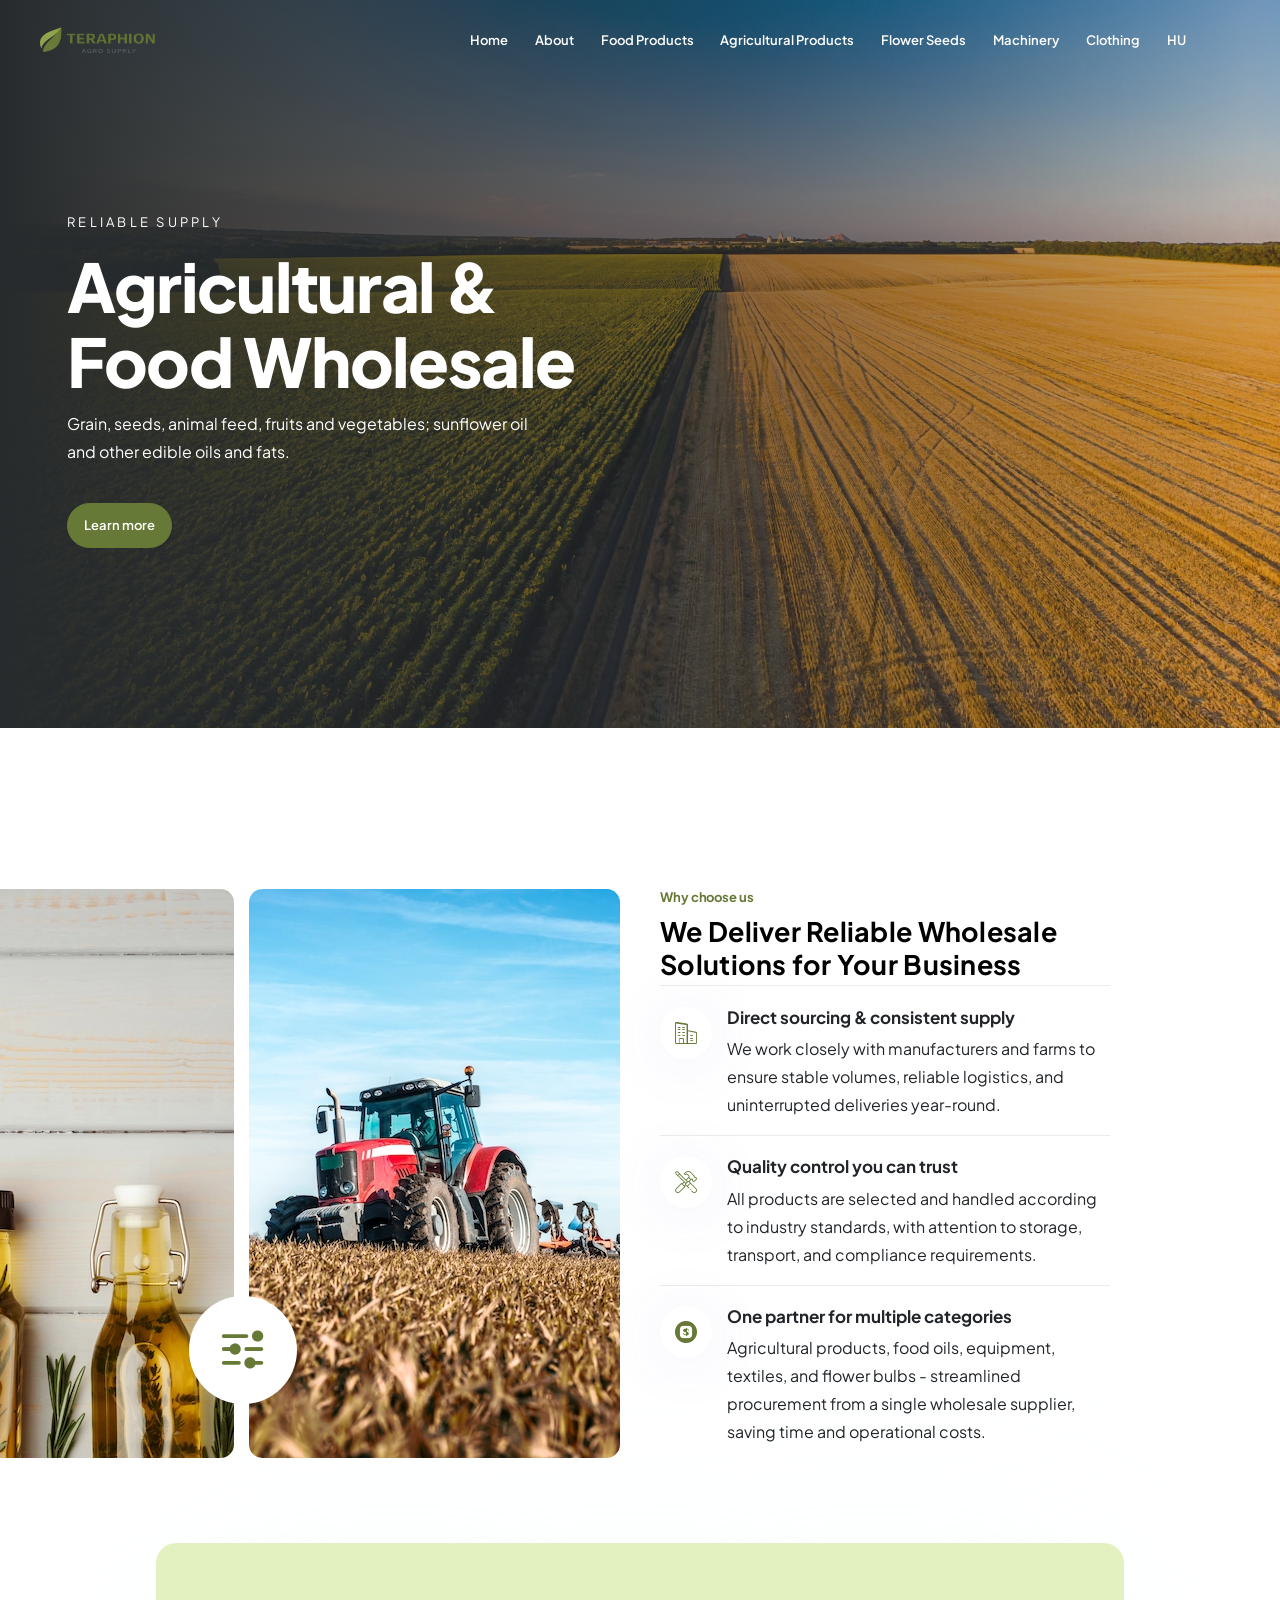
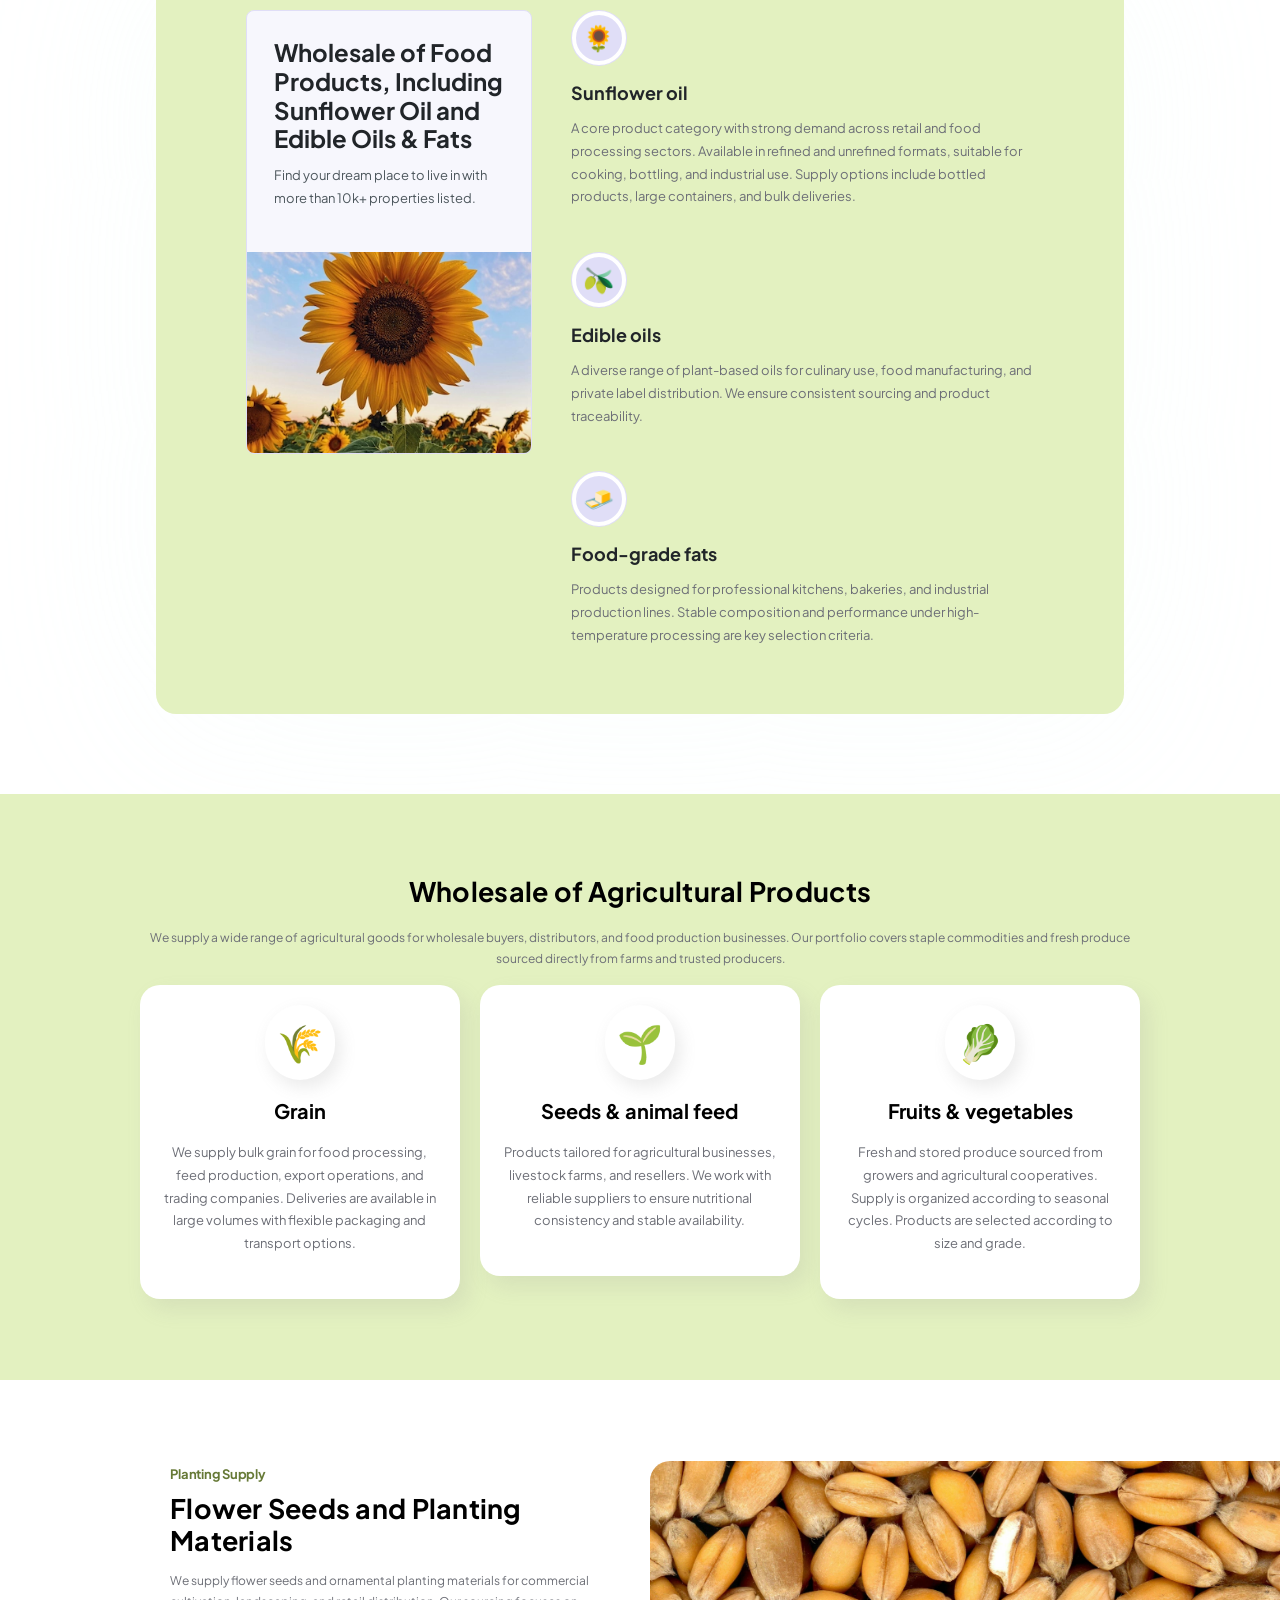
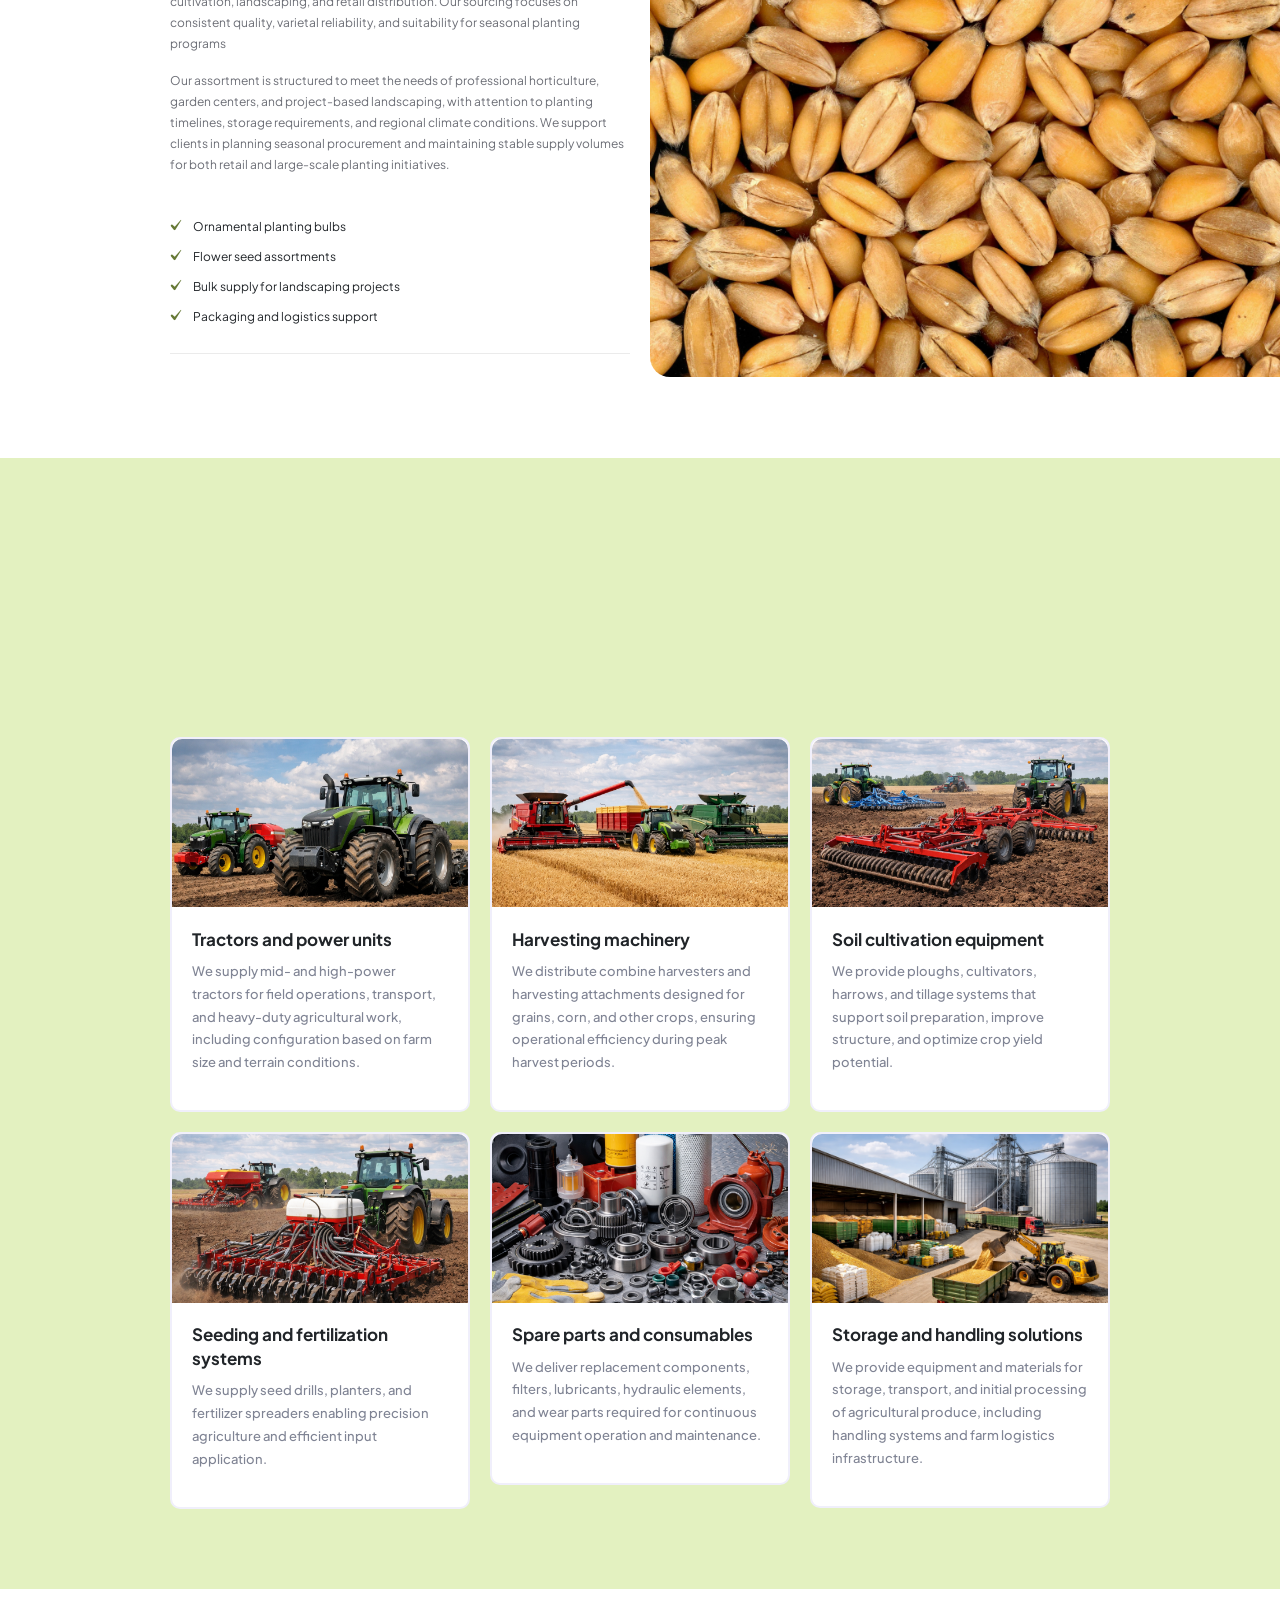
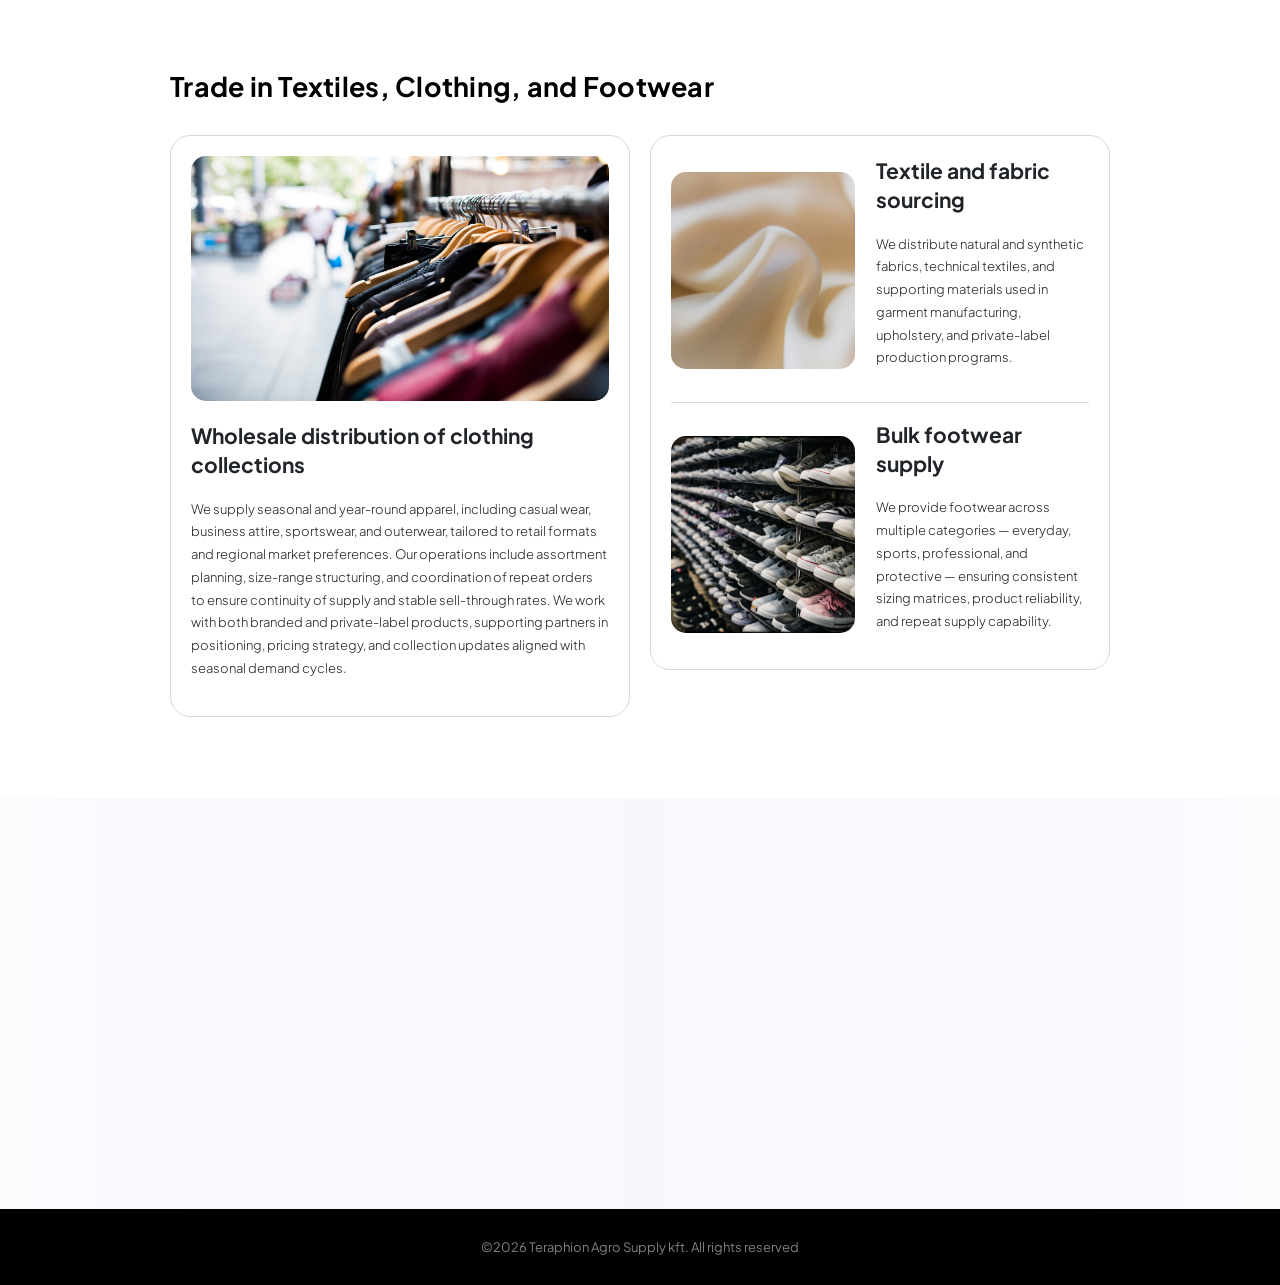
==== commit da053e00: "changed content" ====
--- a/index.html
+++ b/index.html
@@ -4,7 +4,7 @@
 <head>
     <meta charset="UTF-8">
     <meta name="viewport" content="width=device-width, initial-scale=1.0">
-    <title>Shared on THEMELOCK.COM - Realestics - Real Estate HTML Template</title>
+    <title>Wholesale Agricultural Products, Grain, Seeds, Machinery & Food Oils Supplier</title>
 
     <!-- libraries CSS -->
     <link rel="stylesheet" href="assets/icon/flaticon_real_estate.css">
@@ -13,9 +13,10 @@
     <link rel="stylesheet" href="assets/vendor/swiper/swiper-bundle.min.css">
     <link rel="stylesheet" href="assets/vendor/slim-select/slimselect.css">
     <link rel="stylesheet" href="assets/vendor/animate-wow/animate.min.css">
+    <link rel="icon" type="image/png" href="assets/img/favicon.png">
 
     <!-- custom CSS -->
-    <link rel="stylesheet" href="assets/css/style.css">
+    <link rel="stylesheet" href="assets/css/style.min.css">
 </head>
 
 <body>
@@ -29,7 +30,7 @@
         <div class="ul-sidebar-header">
             <div class="ul-sidebar-header-logo">
                 <a href="index.html">
-                    <img src="assets/img/logo-dark.svg" alt="logo" class="logo">
+                    <img src="assets/img/logo.png" alt="logo" class="logo">
                 </a>
             </div>
             <!-- sidebar closer -->
@@ -37,135 +38,6 @@
         </div>
 
         <div class="ul-sidebar-header-nav-wrapper d-block d-lg-none"></div>
-
-        <p class="ul-sidebar-descr d-none d-lg-flex">Lorem ipsum dolor sit amet consectetur adipisicing elit. Quo magni quis illum iste, omnis sapiente, voluptatum tempora id culpa exercitationem sint sequi officia labore inventore corporis consequuntur dolor numquam, ea cupiditate ipsa dignissimos nostrum. Laboriosam voluptatem qui assumenda nostrum nesciunt, illum iste id nulla unde facilis, explicabo officia. Quae, officia.</p>
-
-        <div class="ul-sidebar-slider-wrapper d-none d-lg-flex">
-            <div class="ul-sidebar-slider-nav ul-slider-nav">
-                <button class="prev"><i class="flaticon-arrow"></i></button>
-                <button class="next"><i class="flaticon-right-arrow"></i></button>
-            </div>
-
-            <div class="slider-wrapper">
-                <div class="ul-sidebar-slider swiper">
-                    <div class="swiper-wrapper">
-                        <!-- single project -->
-                        <div class="swiper-slide">
-                            <div class="ul-project">
-                                <div class="ul-project-img"><img src="assets/img/project-3.jpg" alt="Project Image"></div>
-                                <div class="ul-project-txt">
-                                    <span class="ul-project-tag">Popular</span>
-                                    <div class="top">
-                                        <div class="left">
-                                            <span class="ul-project-price"><span class="number">$4,500</span>/Month</span>
-                                            <a href="project-details.html" class="ul-project-title">Faulkner Ave</a>
-                                            <p class="ul-project-location">2821 Lake Sevilla, Palm Harbor, TX</p>
-                                        </div>
-                                        <div class="right">
-                                            <button class="ul-project-add-to-favorites-btn"><i class="flaticon-heart"></i></button>
-                                        </div>
-                                    </div>
-
-                                    <!-- bottom -->
-                                    <div class="ul-project-infos ul-featured-property-infos">
-                                        <!-- single info -->
-                                        <div class="ul-project-info ul-featured-property-info">
-                                            <span class="icon"><i class="flaticon-bed-color"></i></span>
-                                            <span class="text">3 Beds</span>
-                                        </div>
-                                        <!-- single info -->
-                                        <div class="ul-project-info ul-featured-property-info">
-                                            <span class="icon"><i class="flaticon-bath"></i></span>
-                                            <span class="text">2 Bathrooms</span>
-                                        </div>
-                                    </div>
-                                </div>
-                            </div>
-                        </div>
-
-                        <!-- single project -->
-                        <div class="swiper-slide">
-                            <div class="ul-project">
-                                <div class="ul-project-img"><img src="assets/img/project-1.jpg" alt="Project Image"></div>
-                                <div class="ul-project-txt">
-                                    <span class="ul-project-tag">Popular</span>
-                                    <div class="top">
-                                        <div class="left">
-                                            <span class="ul-project-price"><span class="number">$4,500</span>/Month</span>
-                                            <a href="project-details.html" class="ul-project-title">Palm Harbor</a>
-                                            <p class="ul-project-location">2821 Lake Sevilla, Palm Harbor, TX</p>
-                                        </div>
-                                        <div class="right">
-                                            <button class="ul-project-add-to-favorites-btn"><i class="flaticon-heart"></i></button>
-                                        </div>
-                                    </div>
-
-                                    <!-- bottom -->
-                                    <div class="ul-project-infos ul-featured-property-infos">
-                                        <!-- single info -->
-                                        <div class="ul-project-info ul-featured-property-info">
-                                            <span class="icon"><i class="flaticon-bed-color"></i></span>
-                                            <span class="text">3 Beds</span>
-                                        </div>
-                                        <!-- single info -->
-                                        <div class="ul-project-info ul-featured-property-info">
-                                            <span class="icon"><i class="flaticon-bath"></i></span>
-                                            <span class="text">2 Bathrooms</span>
-                                        </div>
-                                    </div>
-                                </div>
-                            </div>
-                        </div>
-
-                        <!-- single project -->
-                        <div class="swiper-slide">
-                            <div class="ul-project">
-                                <div class="ul-project-img"><img src="assets/img/project-4.jpg" alt="Project Image"></div>
-                                <div class="ul-project-txt">
-                                    <span class="ul-project-tag">Popular</span>
-                                    <div class="top">
-                                        <div class="left">
-                                            <span class="ul-project-price"><span class="number">$4,500</span>/Month</span>
-                                            <a href="project-details.html" class="ul-project-title">St. Crystal</a>
-                                            <p class="ul-project-location">2821 Lake Sevilla, Palm Harbor, TX</p>
-                                        </div>
-                                        <div class="right">
-                                            <button class="ul-project-add-to-favorites-btn"><i class="flaticon-heart"></i></button>
-                                        </div>
-                                    </div>
-
-                                    <!-- bottom -->
-                                    <div class="ul-project-infos ul-featured-property-infos">
-                                        <!-- single info -->
-                                        <div class="ul-project-info ul-featured-property-info">
-                                            <span class="icon"><i class="flaticon-bed-color"></i></span>
-                                            <span class="text">3 Beds</span>
-                                        </div>
-                                        <!-- single info -->
-                                        <div class="ul-project-info ul-featured-property-info">
-                                            <span class="icon"><i class="flaticon-bath"></i></span>
-                                            <span class="text">2 Bathrooms</span>
-                                        </div>
-                                    </div>
-                                </div>
-                            </div>
-                        </div>
-                    </div>
-                </div>
-            </div>
-        </div>
-
-        <!-- sidebar footer -->
-        <div class="ul-sidebar-footer">
-            <span class="ul-sidebar-footer-title">Follow us</span>
-
-            <div class="ul-sidebar-footer-social">
-                <a href="#"><i class="flaticon-facebook"></i></a>
-                <a href="#"><i class="flaticon-twitter"></i></a>
-                <a href="#"><i class="flaticon-instagram"></i></a>
-                <a href="#"><i class="flaticon-linkedin"></i></a>
-            </div>
-        </div>
     </div>
     <!-- SIDEBAR SECTION END -->
 
@@ -189,7 +61,7 @@
                 <!-- header left -->
                 <div class="header-bottom-left">
                     <div class="logo-container">
-                        <a href="index.html" class="d-inline-block"><img src="assets/img/logo.svg" alt="logo" class="logo"></a>
+                        <a href="index.html" class="d-inline-block"><img src="assets/img/logo.png" alt="logo" class="logo"></a>
                     </div>
                 </div>
 
@@ -197,55 +69,21 @@
                 <div class="ul-header-nav-wrapper">
                     <div class="to-go-to-sidebar-in-mobile">
                         <nav class="ul-header-nav">
-                            <a href="index.html">Home</a>
-                            <a href="about.html">About</a>
-                            <div class="has-sub-menu">
-                                <a role="button">Property</a>
-
-                                <div class="ul-header-submenu">
-                                    <ul>
-                                        <li><a href="projects.html">Properties</a></li>
-                                        <li><a href="project-details.html">Property Details</a></li>
-                                    </ul>
-                                </div>
-                            </div>
-
-                            <div class="has-sub-menu">
-                                <a role="button">Pages</a>
-
-                                <div class="ul-header-submenu">
-                                    <ul>
-                                        <li><a href="services.html">Services</a></li>
-                                        <li><a href="service-details.html">Service Details</a></li>
-                                        <li><a href="team.html">Team</a></li>
-                                        <li><a href="team-details.html">Team Details</a></li>
-                                        <li><a href="how-it-works.html">How it works Page</a></li>
-                                        <li><a href="pricing.html">Pricing Page</a></li>
-                                    </ul>
-                                </div>
-                            </div>
-                            <div class="has-sub-menu">
-                                <a role="button">Blog</a>
-
-                                <div class="ul-header-submenu">
-                                    <ul>
-                                        <li><a href="blog.html">Blogs</a></li>
-                                        <li><a href="blog-2.html">Blog layout 2</a></li>
-                                        <li><a href="blog-details.html">Blog Details</a></li>
-                                    </ul>
-                                </div>
-                            </div>
-                            <a href="contact.html">Contact</a>
+                            <a href="#home">Home</a>
+                            <a href="#about">About</a>
+                            <a href="#food-products">Food Products</a>
+                            <a href="#agricultural-products">Agricultural Products</a>
+                            <a href="#flower-seeds">Flower Seeds</a>
+                            <a href="#machinery">Machinery</a>
+                            <a href="#clothing">Clothing</a>
+                            <a href="hungarian.html">HU</a>
                         </nav>
                     </div>
                 </div>
 
                 <!-- actions -->
                 <div class="ul-header-actions">
-                    <button class="ul-header-search-opener"><i class="flaticon-search"></i></button>
-                    <button><i class="flaticon-user"></i></button>
-                    <a href="#" class="add-property-btn d-xxs-none"><i class="flaticon-home"></i> Add Property</a>
-                    <button class="ul-header-sidebar-opener"><i class="flaticon-menu-button"></i></button>
+                    <button class="ul-header-sidebar-opener d-md-none"><i class="flaticon-menu-button"></i></button>
                 </div>
 
                 <!-- sidebar opener -->
@@ -260,7 +98,7 @@
 
     <main>
         <!-- BANNER SECTION START -->
-        <section class="ul-banner">
+        <section class="ul-banner" id="home">
             <!-- top -->
             <div class="top">
                 <div class="ul-banner-slider swiper">
@@ -272,22 +110,13 @@
                                     <div class="row align-items-center flex-sm-row flex-column-reverse">
                                         <!-- banner text -->
                                         <div class="col-md-9 col-sm-8">
-                                            <span class="ul-banner-slide-shadow-title">REALESTICS</span>
                                             <div class="ul-banner-slide-txt wow animate__fadeInUp">
-                                                <span class="ul-banner-slide-sub-title">your Luxury Residence</span>
-                                                <h1 class="ul-banner-slide-title">Top Notch Living Space For Life</h1>
-                                                <p class="ul-banner-slide-descr">Over 1 million+ homes for sale available on the website, we can match you with a house you will want to call home.</p>
+                                                <span class="ul-banner-slide-sub-title"> Reliable supply</span>
+                                                <h1 class="ul-banner-slide-title">Agricultural & Food Wholesale</h1>
+                                                <p class="ul-banner-slide-descr">Grain, seeds, animal feed, fruits and vegetables; sunflower oil and other edible oils and fats.</p>
                                                 <div class="ul-banner-slide-btns">
-                                                    <a href="projects.html" class="ul-btn">Explore Properties</a>
+                                                    <a href="#agricultural-products" class="ul-btn">Learn more</a>
                                                 </div>
-                                            </div>
-                                        </div>
-
-                                        <!-- banner image -->
-                                        <div class="col-md-3 col-sm-4">
-                                            <div class="ul-banner-slide-img wow animate__fadeInUp">
-                                                <img src="assets/img/banner-img-1.png" alt="Banner Image">
-                                                <a href="https://youtu.be/4jnzf1yj48M?si=owDQ6MQLmVy0r56E" data-fslightbox="video" class="ul-banner-slide-video-btn"><i class="flaticon-play"></i></a>
                                             </div>
                                         </div>
                                     </div>
@@ -301,227 +130,37 @@
                                     <div class="row align-items-center flex-sm-row flex-column-reverse">
                                         <!-- banner text -->
                                         <div class="col-md-9 col-sm-8">
-                                            <span class="ul-banner-slide-shadow-title">REALESTICS</span>
                                             <div class="ul-banner-slide-txt wow animate__fadeInUp">
-                                                <span class="ul-banner-slide-sub-title">your Luxury Residence</span>
-                                                <h1 class="ul-banner-slide-title">Top Notch Living Space For Life</h1>
-                                                <p class="ul-banner-slide-descr">Over 1 million+ homes for sale available on the website, we can match you with a house you will want to call home.</p>
+                                                <span class="ul-banner-slide-sub-title">End-to-end business solutions</span>
+                                                <h1 class="ul-banner-slide-title">Equipment, Textiles & Flower Bulbs</h1>
+                                                <p class="ul-banner-slide-descr">Farm machinery, equipment and materials; textiles, clothing and footwear in bulk.</p>
                                                 <div class="ul-banner-slide-btns">
-                                                    <a href="projects.html" class="ul-btn">Explore Properties</a>
+                                                    <a href="#about-us" class="ul-btn">Learn more</a>
                                                 </div>
                                             </div>
                                         </div>
-
-                                        <!-- banner image -->
-                                        <div class="col-md-3 col-sm-4">
-                                            <div class="ul-banner-slide-img wow animate__fadeInUp">
-                                                <img src="assets/img/banner-img-1.png" alt="Banner Image">
-                                                <a href="https://youtu.be/4jnzf1yj48M?si=owDQ6MQLmVy0r56E" data-fslightbox="video" class="ul-banner-slide-video-btn"><i class="flaticon-play"></i></a>
-                                            </div>
-                                        </div>
-                                    </div>
-                                </div>
-                            </div>
-                        </div>
-                        <!-- single slide -->
-                        <div class="swiper-slide">
-                            <div class="ul-banner-slide">
-                                <div class="ul-banner-container">
-                                    <div class="row align-items-center flex-sm-row flex-column-reverse">
-                                        <!-- banner text -->
-                                        <div class="col-md-9 col-sm-8">
-                                            <span class="ul-banner-slide-shadow-title">REALESTICS</span>
-                                            <div class="ul-banner-slide-txt wow animate__fadeInUp">
-                                                <span class="ul-banner-slide-sub-title">your Luxury Residence</span>
-                                                <h1 class="ul-banner-slide-title">Top Notch Living Space For Life</h1>
-                                                <p class="ul-banner-slide-descr">Over 1 million+ homes for sale available on the website, we can match you with a house you will want to call home.</p>
-                                                <div class="ul-banner-slide-btns">
-                                                    <a href="projects.html" class="ul-btn">Explore Properties</a>
-                                                </div>
-                                            </div>
-                                        </div>
-
-                                        <!-- banner image -->
-                                        <div class="col-md-3 col-sm-4">
-                                            <div class="ul-banner-slide-img wow animate__fadeInUp">
-                                                <img src="assets/img/banner-img-1.png" alt="Banner Image">
-                                                <a href="https://youtu.be/4jnzf1yj48M?si=owDQ6MQLmVy0r56E" data-fslightbox="video" class="ul-banner-slide-video-btn"><i class="flaticon-play"></i></a>
-                                            </div>
-                                        </div>
-                                    </div>
-                                </div>
-                            </div>
-                        </div>
-                    </div>
-                </div>
-            </div>
-
-            <!-- bottom -->
-            <div class="bottom">
-                <div class="left wow animate__fadeInUp">
-                    <div class="ul-banner-address-slider swiper">
-                        <div class="swiper-wrapper">
-                            <!-- single slide -->
-                            <div class="swiper-slide">
-                                <span class="address-1">Los Angeles, CA</span>
-                                <span class="address-2">1901 Cutter Lane</span>
-                            </div>
-
-                            <!-- single slide -->
-                            <div class="swiper-slide">
-                                <span class="address-1">Los Angeles, LA</span>
-                                <span class="address-2">1901 Cutter Lane</span>
-                            </div>
-
-                            <!-- single slide -->
-                            <div class="swiper-slide">
-                                <span class="address-1">New York</span>
-                                <span class="address-2">1901 Cutter Lane</span>
-                            </div>
-                        </div>
-
-                    </div>
-                </div>
-
-                <div class="right wow animate__fadeInUp">
-                    <div class="ul-banner-slider-pagination"></div>
-                    <div class="ul-banner-slider-nav ul-slider-nav">
-                        <button class="prev"><i class="flaticon-left"></i></button>
-                        <button class="next"><i class="flaticon-right"></i></button>
+                                    </div>
+                                </div>
+                            </div>
+                        </div>
                     </div>
                 </div>
             </div>
         </section>
         <!-- BANNER SECTION END -->
 
-
-        <!-- CITIES SECTION START -->
-        <section class="ul-cities ul-section-spacing">
-            <div class="ul-container wow animate__fadeInUp">
-                <!-- section heading -->
-                <div class="ul-section-heading">
-                    <div class="left">
-                        <h2 class="ul-section-title">Find Properties in These Cities</h2>
-                        <p class="ul-section-descr">There are many variations of passages of Lorem Ipsum available,</p>
-                    </div>
-                    <div class="right">
-                        <a href="projects.html" class="ul-btn">See All Properties</a>
-                    </div>
-                </div>
-
-                <!-- cities -->
-                <div class="row row-cols-xl-4 row-cols-md-3 row-cols-2 row-cols-xxs-1 g-4 mx-auto">
-                    <!-- single city -->
-                    <div class="col">
-                        <div class="ul-city">
-                            <div class="img"><a href="projects.html"><img src="assets/img/city-1.jpg" alt="City Image"></a></div>
-                            <div class="txt">
-                                <h3 class="ul-city-title"><a href="projects.html">New York</a></h3>
-                                <span class="ul-city-count">15 Properties</span>
-                            </div>
-                        </div>
-                    </div>
-
-                    <!-- single city -->
-                    <div class="col">
-                        <div class="ul-city">
-                            <div class="img"><a href="projects.html"><img src="assets/img/city-2.jpg" alt="City Image"></a></div>
-                            <div class="txt">
-                                <h3 class="ul-city-title"><a href="projects.html">Los Angeles</a></h3>
-                                <span class="ul-city-count">15 Properties</span>
-                            </div>
-                        </div>
-                    </div>
-
-                    <!-- single city -->
-                    <div class="col">
-                        <div class="ul-city">
-                            <div class="img"><a href="projects.html"><img src="assets/img/city-3.jpg" alt="City Image"></a></div>
-                            <div class="txt">
-                                <h3 class="ul-city-title"><a href="projects.html">Chicago</a></h3>
-                                <span class="ul-city-count">15 Properties</span>
-                            </div>
-                        </div>
-                    </div>
-
-                    <!-- single city -->
-                    <div class="col">
-                        <div class="ul-city">
-                            <div class="img"><a href="projects.html"><img src="assets/img/city-4.jpg" alt="City Image"></a></div>
-                            <div class="txt">
-                                <h3 class="ul-city-title"><a href="projects.html">Houston</a></h3>
-                                <span class="ul-city-count">15 Properties</span>
-                            </div>
-                        </div>
-                    </div>
-
-                    <!-- single city -->
-                    <div class="col">
-                        <div class="ul-city">
-                            <div class="img"><a href="projects.html"><img src="assets/img/city-5.jpg" alt="City Image"></a></div>
-                            <div class="txt">
-                                <h3 class="ul-city-title"><a href="projects.html">San Diego</a></h3>
-                                <span class="ul-city-count">15 Properties</span>
-                            </div>
-                        </div>
-                    </div>
-
-                    <!-- single city -->
-                    <div class="col">
-                        <div class="ul-city">
-                            <div class="img"><a href="projects.html"><img src="assets/img/city-6.jpg" alt="City Image"></a></div>
-                            <div class="txt">
-                                <h3 class="ul-city-title"><a href="projects.html">Columbus</a></h3>
-                                <span class="ul-city-count">15 Properties</span>
-                            </div>
-                        </div>
-                    </div>
-
-                    <!-- single city -->
-                    <div class="col">
-                        <div class="ul-city">
-                            <div class="img"><a href="projects.html"><img src="assets/img/city-7.jpg" alt="City Image"></a></div>
-                            <div class="txt">
-                                <h3 class="ul-city-title"><a href="projects.html">Columbus</a></h3>
-                                <span class="ul-city-count">15 Properties</span>
-                            </div>
-                        </div>
-                    </div>
-
-                    <!-- single city -->
-                    <div class="col">
-                        <div class="ul-city">
-                            <div class="img"><a href="projects.html"><img src="assets/img/city-8.jpg" alt="City Image"></a></div>
-                            <div class="txt">
-                                <h3 class="ul-city-title"><a href="projects.html">Las Vegas</a></h3>
-                                <span class="ul-city-count">15 Properties</span>
-                            </div>
-                        </div>
-                    </div>
-                </div>
-            </div>
-
-            <!-- vector -->
-            <div class="ul-cities-vectors">
-                <img src="assets/img/cities-vector-1.svg" alt="vector" class="vector-1 wow animate__fadeInLeft">
-                <img src="assets/img/cities-vector-2.svg" alt="vector" class="vector-2 wow animate__fadeInUp">
-            </div>
-        </section>
-        <!-- CITIES SECTION END -->
-
-
         <!-- WHY CHOOSE US SECTION START -->
-        <section class="ul-why-choose-us ul-section-spacing wow animate__fadeInUp">
+        <section class="ul-why-choose-us ul-section-spacing wow animate__fadeInUp" id="about">
             <div class="ul-container">
                 <div class="row row-cols-lg-2 row-cols-1 align-items-center">
                     <div class="col">
                         <!-- <div class="d-flex justify-content-end"> -->
                         <div class="ul-why-choose-us-imgs">
-                            <div class="img"><img src="assets/img/why-choose-img-1.jpg" alt="image"></div>
+                            <div class="img"><img src="assets/img/about-1.webp" alt="image"></div>
                             <div class="img">
-                                <img src="assets/img/why-choose-img-2.jpg" alt="image">
+                                <img src="assets/img/about-2.webp" alt="image">
                                 <!-- icon -->
-                                <div class="icon"><i class="flaticon-home-agreement"></i></div>
+                                <div class="icon"><i class="flaticon-setting"></i></div>
                             </div>
                         </div>
                         <!-- </div> -->
@@ -531,31 +170,30 @@
                     <div class="col">
                         <div class="ul-why-choose-us-txt">
                             <span class="ul-section-sub-title">Why choose us</span>
-                            <h2 class="ul-section-title">We Bring Your Dream Homes to Reality</h2>
-                            <p class="ul-why-choose-us-heading-descr">We offer perfect real estate services</p>
+                            <h2 class="ul-section-title">We Deliver Reliable Wholesale Solutions for Your Business</h2>
 
                             <div class="ul-why-choose-us-list">
                                 <div class="ul-why-choose-us-list-item">
-                                    <div class="icon"><i class="flaticon-property"></i></div>
+                                    <div class="icon"><i class="flaticon-business-and-trade"></i></div>
                                     <div class="txt">
-                                        <h3 class="ul-why-choose-us-list-item-title">Property Management</h3>
-                                        <p class="ul-why-choose-us-list-item-descr">Lorem ipsum dolor sit amet consectetur adipisicing elit. Fugit perspiciatis adipisci quas facere a!</p>
+                                        <h3 class="ul-why-choose-us-list-item-title">Direct sourcing & consistent supply</h3>
+                                        <p class="ul-why-choose-us-list-item-descr">We work closely with manufacturers and farms to ensure stable volumes, reliable logistics, and uninterrupted deliveries year-round.</p>
                                     </div>
                                 </div>
 
                                 <div class="ul-why-choose-us-list-item">
-                                    <div class="icon"><i class="flaticon-list-1"></i></div>
+                                    <div class="icon"><i class="flaticon-tools-1"></i></div>
                                     <div class="txt">
-                                        <h3 class="ul-why-choose-us-list-item-title">Mortgage Services</h3>
-                                        <p class="ul-why-choose-us-list-item-descr">Lorem ipsum dolor sit amet consectetur adipisicing elit. Fugit perspiciatis adipisci quas facere a!</p>
+                                        <h3 class="ul-why-choose-us-list-item-title">Quality control you can trust</h3>
+                                        <p class="ul-why-choose-us-list-item-descr">All products are selected and handled according to industry standards, with attention to storage, transport, and compliance requirements.</p>
                                     </div>
                                 </div>
 
                                 <div class="ul-why-choose-us-list-item">
-                                    <div class="icon"><i class="flaticon-change"></i></div>
+                                    <div class="icon"><i class="flaticon-group-3"></i></div>
                                     <div class="txt">
-                                        <h3 class="ul-why-choose-us-list-item-title">Financing made easy</h3>
-                                        <p class="ul-why-choose-us-list-item-descr">Lorem ipsum dolor sit amet consectetur adipisicing elit. Fugit perspiciatis adipisci quas facere a!</p>
+                                        <h3 class="ul-why-choose-us-list-item-title">One partner for multiple categories</h3>
+                                        <p class="ul-why-choose-us-list-item-descr">Agricultural products, food oils, equipment, textiles, and flower bulbs - streamlined procurement from a single wholesale supplier, saving time and operational costs.</p>
                                     </div>
                                 </div>
                             </div>
@@ -566,347 +204,114 @@
         </section>
         <!-- WHY CHOOSE US SECTION END -->
 
-
-        <!-- PROPERTY FILTER SEARCH SECTION START -->
-        <section class="ul-property-filter-search ul-section-spacing pt-0">
-            <div class="ul-property-filter-search-container">
-                <h3 class="ul-property-filter-search-title text-center wow animate__fadeInUp">Search Your Property</h3>
-                <form action="#" class="ul-property-filter-search-form wow animate__fadeInUp">
-                    <div class="form-group">
-                        <label for="filter-location">Location</label>
-                        <select name="location" id="filter-location">
-                            <option value="los-angeles">Los Angeles</option>
-                            <option value="new-york">New York</option>
-                            <option value="san-francisco">San Francisco</option>
-                            <option value="san-diego">San Diego</option>
-                            <option value="san-jose">San Jose</option>
-                            <option value="san-bernardino">San Bernardino</option>
-                        </select>
-                    </div>
-                    <div class="form-group">
-                        <label for="filter-property-type">Property Type</label>
-                        <select name="property-type" id="filter-property-type">
-                            <option value="apartment">Apartment</option>
-                            <option value="office">Office</option>
-                            <option value="villa">Villa</option>
-                        </select>
-                    </div>
-                    <div class="form-group">
-                        <label for="filter-price">Price</label>
-                        <select name="price" id="filter-price">
-                            <option value="200-500">$200 - $500</option>
-                            <option value="500-1000">$500 - $1000</option>
-                            <option value="1000-1500">$1000 - $1500</option>
-                        </select>
-                    </div>
-
-                    <button type="submit"><span class="icon"><i class="flaticon-search"></i></span> Search</button>
-                </form>
+        <!-- SPECIALITY SECTION START -->
+        <section class="ul-specialities overflow-hidden" id="food-products">
+            <div class="ul-specialities-heading-card wow animate__fadeInUp">
+                <div class="txt">
+                    <h3 class="ul-specialities-title">Wholesale of Food Products, Including Sunflower Oil and Edible Oils & Fats</h3>
+                    <p class="ul-specialities-descr">Find your dream place to live in with more than 10k+ properties listed.</p>
+                </div>
+
+                <div class="img"><img src="assets/img/wholesale-food.webp" alt="Image"></div>
+            </div>
+
+            <div class="ul-specialities-wrapper">
+                <!-- single speciality -->
+                <div class="ul-speciality wow animate__fadeInUp">
+                    <div class="ul-speciality-icon">
+                        🌻
+                    </div>
+                    <h4 class="ul-speciality-title">Sunflower oil</h4>
+                    <p class="ul-speciality-descr">A core product category with strong demand across retail and food processing sectors. Available in refined and unrefined formats, suitable for cooking, bottling, and industrial use. Supply options include bottled products, large containers, and bulk deliveries.</p>
+                </div>
+
+                <!-- single speciality -->
+                <div class="ul-speciality wow animate__fadeInUp">
+                    <div class="ul-speciality-icon">
+                        🫒
+                    </div>
+                    <h4 class="ul-speciality-title">Edible oils</h4>
+                    <p class="ul-speciality-descr">A diverse range of plant-based oils for culinary use, food manufacturing, and private label distribution. We ensure consistent sourcing and product traceability.</p>
+                </div>
+
+                <!-- single speciality -->
+                <div class="ul-speciality wow animate__fadeInUp">
+                    <div class="ul-speciality-icon">
+                         🧈
+                    </div>
+                    <h4 class="ul-speciality-title">Food-grade fats</h4>
+                    <p class="ul-speciality-descr">Products designed for professional kitchens, bakeries, and industrial production lines. Stable composition and performance under high-temperature processing are key selection criteria.</p>
+                </div>
             </div>
         </section>
-        <!-- PROPERTY FILTER SEARCH SECTION END -->
-
-
-        <!-- FEATURED PROPERTIES SECTION START -->
-        <section class="ul-featured-properties ul-section-spacing">
-            <!-- section title slider -->
-            <div class="ul-featured-properties-title-slider splide">
-                <div class="splide__track">
-                    <ul class="splide__list">
-                        <li class="splide__slide">
-                            <h2 class="ul-featured-properties-title-txt"><i class="flaticon-star"></i> Featured Properties</h2>
-                        </li>
-                        <li class="splide__slide">
-                            <h2 class="ul-featured-properties-title-txt"><i class="flaticon-star"></i> Featured Properties</h2>
-                        </li>
-                    </ul>
-                </div>
-            </div>
-
-            <!-- properties slider -->
-            <div class="ul-featured-properties-slider-wrapper wow animate__fadeInUp">
-                <div class="ul-featured-properties-slider swiper">
-                    <div class="swiper-wrapper">
-                        <!-- single property slider item -->
-                        <div class="swiper-slide">
-                            <div class="ul-featured-property ul-project">
-                                <div>
-                                    <div class="header">
-                                        <div class="left"><span class="index">01</span></div>
-                                        <div class="right">
-                                            <button class="ul-project-add-to-favorites-btn"><i class="flaticon-heart"></i></button>
-                                        </div>
-                                    </div>
-                                    <a href="project-details.html" class="ul-project-title">Palm Harbor</a>
-                                    <p class="ul-project-location">2821 Lake Sevilla, Palm Harbor, TX</p>
-                                </div>
-                                <div class="ul-project-img">
-                                    <img src="assets/img/project-2.jpg" alt="Project Image">
-                                    <span class="ul-project-tag">Popular</span>
-                                </div>
-                                <div class="ul-project-txt">
-                                    <!-- price -->
-                                    <span class="ul-project-price"><span class="number">$4,500</span>/Month</span>
-                                    <!-- infos -->
-                                    <div class="ul-project-infos ul-featured-property-infos">
-                                        <!-- single info -->
-                                        <div class="ul-project-info ul-featured-property-info">
-                                            <span class="icon"><i class="flaticon-bed-color"></i></span>
-                                            <span class="text">3 Beds</span>
-                                        </div>
-                                        <!-- single info -->
-                                        <div class="ul-project-info ul-featured-property-info">
-                                            <span class="icon"><i class="flaticon-bath"></i></span>
-                                            <span class="text">2 Bathrooms</span>
-                                        </div>
-                                        <!-- single info -->
-                                        <div class="ul-project-info ul-featured-property-info">
-                                            <span class="icon"><i class="flaticon-scale"></i></span>
-                                            <span class="text">6x7.5 m²</span>
-                                        </div>
-                                    </div>
-                                </div>
-                            </div>
-                        </div>
-
-                        <!-- single property slider item -->
-                        <div class="swiper-slide">
-                            <div class="ul-featured-property ul-project">
-                                <div>
-                                    <div class="header">
-                                        <div class="left"><span class="index">02</span></div>
-                                        <div class="right">
-                                            <button class="ul-project-add-to-favorites-btn"><i class="flaticon-heart"></i></button>
-                                        </div>
-                                    </div>
-                                    <a href="project-details.html" class="ul-project-title">Cove Red</a>
-                                    <p class="ul-project-location">2821 Lake Sevilla, Palm Harbor, TX</p>
-                                </div>
-                                <div class="ul-project-img">
-                                    <img src="assets/img/project-6.jpg" alt="Project Image">
-                                    <span class="ul-project-tag">Popular</span>
-                                </div>
-                                <div class="ul-project-txt">
-                                    <!-- price -->
-                                    <span class="ul-project-price"><span class="number">$4,500</span>/Month</span>
-                                    <!-- infos -->
-                                    <div class="ul-project-infos ul-featured-property-infos">
-                                        <!-- single info -->
-                                        <div class="ul-project-info ul-featured-property-info">
-                                            <span class="icon"><i class="flaticon-bed-color"></i></span>
-                                            <span class="text">3 Beds</span>
-                                        </div>
-                                        <!-- single info -->
-                                        <div class="ul-project-info ul-featured-property-info">
-                                            <span class="icon"><i class="flaticon-bath"></i></span>
-                                            <span class="text">2 Bathrooms</span>
-                                        </div>
-                                        <!-- single info -->
-                                        <div class="ul-project-info ul-featured-property-info">
-                                            <span class="icon"><i class="flaticon-scale"></i></span>
-                                            <span class="text">6x7.5 m²</span>
-                                        </div>
-                                    </div>
-                                </div>
-                            </div>
-                        </div>
-
-                        <!-- single property slider item -->
-                        <div class="swiper-slide">
-                            <div class="ul-featured-property ul-project">
-                                <div>
-                                    <div class="header">
-                                        <div class="left"><span class="index">03</span></div>
-                                        <div class="right">
-                                            <button class="ul-project-add-to-favorites-btn"><i class="flaticon-heart"></i></button>
-                                        </div>
-                                    </div>
-                                    <a href="project-details.html" class="ul-project-title">Tarpon Bay</a>
-                                    <p class="ul-project-location">2821 Lake Sevilla, Palm Harbor, TX</p>
-                                </div>
-                                <div class="ul-project-img">
-                                    <img src="assets/img/project-1.jpg" alt="Project Image">
-                                    <span class="ul-project-tag">Popular</span>
-                                </div>
-                                <div class="ul-project-txt">
-                                    <!-- price -->
-                                    <span class="ul-project-price"><span class="number">$4,500</span>/Month</span>
-                                    <!-- infos -->
-                                    <div class="ul-project-infos ul-featured-property-infos">
-                                        <!-- single info -->
-                                        <div class="ul-project-info ul-featured-property-info">
-                                            <span class="icon"><i class="flaticon-bed-color"></i></span>
-                                            <span class="text">3 Beds</span>
-                                        </div>
-                                        <!-- single info -->
-                                        <div class="ul-project-info ul-featured-property-info">
-                                            <span class="icon"><i class="flaticon-bath"></i></span>
-                                            <span class="text">2 Bathrooms</span>
-                                        </div>
-                                        <!-- single info -->
-                                        <div class="ul-project-info ul-featured-property-info">
-                                            <span class="icon"><i class="flaticon-scale"></i></span>
-                                            <span class="text">6x7.5 m²</span>
-                                        </div>
-                                    </div>
-                                </div>
-                            </div>
-                        </div>
-
-                        <!-- single property slider item -->
-                        <div class="swiper-slide">
-                            <div class="ul-featured-property ul-project">
-                                <div>
-                                    <div class="header">
-                                        <div class="left"><span class="index">04</span></div>
-                                        <div class="right">
-                                            <button class="ul-project-add-to-favorites-btn"><i class="flaticon-heart"></i></button>
-                                        </div>
-                                    </div>
-                                    <a href="project-details.html" class="ul-project-title">Beverly Springfield</a>
-                                    <p class="ul-project-location">2821 Lake Sevilla, Palm Harbor, TX</p>
-                                </div>
-                                <div class="ul-project-img">
-                                    <img src="assets/img/project-4.jpg" alt="Project Image">
-                                    <span class="ul-project-tag">Popular</span>
-                                </div>
-                                <div class="ul-project-txt">
-                                    <!-- price -->
-                                    <span class="ul-project-price"><span class="number">$4,500</span>/Month</span>
-                                    <!-- infos -->
-                                    <div class="ul-project-infos ul-featured-property-infos">
-                                        <!-- single info -->
-                                        <div class="ul-project-info ul-featured-property-info">
-                                            <span class="icon"><i class="flaticon-bed-color"></i></span>
-                                            <span class="text">3 Beds</span>
-                                        </div>
-                                        <!-- single info -->
-                                        <div class="ul-project-info ul-featured-property-info">
-                                            <span class="icon"><i class="flaticon-bath"></i></span>
-                                            <span class="text">2 Bathrooms</span>
-                                        </div>
-                                        <!-- single info -->
-                                        <div class="ul-project-info ul-featured-property-info">
-                                            <span class="icon"><i class="flaticon-scale"></i></span>
-                                            <span class="text">6x7.5 m²</span>
-                                        </div>
-                                    </div>
-                                </div>
-                            </div>
-                        </div>
-
-                        <!-- single property slider item -->
-                        <div class="swiper-slide">
-                            <div class="ul-featured-property ul-project">
-                                <div>
-                                    <div class="header">
-                                        <div class="left"><span class="index">05</span></div>
-                                        <div class="right">
-                                            <button class="ul-project-add-to-favorites-btn"><i class="flaticon-heart"></i></button>
-                                        </div>
-                                    </div>
-                                    <a href="project-details.html" class="ul-project-title">Beverly Springfield</a>
-                                    <p class="ul-project-location">2821 Lake Sevilla, Palm Harbor, TX</p>
-                                </div>
-                                <div class="ul-project-img">
-                                    <img src="assets/img/project-5.jpg" alt="Project Image">
-                                    <span class="ul-project-tag">Popular</span>
-                                </div>
-                                <div class="ul-project-txt">
-                                    <!-- price -->
-                                    <span class="ul-project-price"><span class="number">$4,500</span>/Month</span>
-                                    <!-- infos -->
-                                    <div class="ul-project-infos ul-featured-property-infos">
-                                        <!-- single info -->
-                                        <div class="ul-project-info ul-featured-property-info">
-                                            <span class="icon"><i class="flaticon-bed-color"></i></span>
-                                            <span class="text">3 Beds</span>
-                                        </div>
-                                        <!-- single info -->
-                                        <div class="ul-project-info ul-featured-property-info">
-                                            <span class="icon"><i class="flaticon-bath"></i></span>
-                                            <span class="text">2 Bathrooms</span>
-                                        </div>
-                                        <!-- single info -->
-                                        <div class="ul-project-info ul-featured-property-info">
-                                            <span class="icon"><i class="flaticon-scale"></i></span>
-                                            <span class="text">6x7.5 m²</span>
-                                        </div>
-                                    </div>
-                                </div>
-                            </div>
-                        </div>
-                    </div>
-                </div>
-
-                <!-- slider navigation -->
-                <div class="ul-featured-properties-slider-nav ul-slider-nav">
-                    <button class="prev"><i class="flaticon-arrow"></i></button>
-                    <button class="next"><i class="flaticon-right-arrow"></i></button>
-                </div>
-            </div>
-        </section>
-        <!-- FEATURED PROPERTIES SECTION END -->
+        <!-- SPECIALITY SECTION END -->
+
+        <!-- SERVICE SECTION START -->
+        <div class="ul-services ul-section-spacing" id="agricultural-products">
+            <div class="ul-inner-page-container">
+                <h2 class="ul-section-title">Wholesale of Agricultural Products</h2>
+                <p class="ul-facilities-descr text-center">We supply a wide range of agricultural goods for wholesale buyers, distributors, and food production businesses. Our portfolio covers staple commodities and fresh produce sourced directly from farms and trusted producers.</p>
+
+                <!-- serices grid -->
+                <div class="row ul-bs-row row-cols-md-3 row-cols-2 row-cols-xxs-1">
+                    <!-- single service -->
+                    <div class="col">
+                        <div class="ul-service">
+                            <div class="ul-service-icon">🌾</div>
+                            <p class="ul-service-title">Grain</p>
+                            <p class="ul-service-descr">We supply bulk grain for food processing, feed production, export operations, and trading companies. Deliveries are available in large volumes with flexible packaging and transport options.</p>
+                        </div>
+                    </div>
+
+                    <!-- single service -->
+                    <div class="col">
+                        <div class="ul-service">
+                            <div class="ul-service-icon">🌱</div>
+                            <p class="ul-service-title">Seeds & animal feed</p>
+                            <p class="ul-service-descr">Products tailored for agricultural businesses, livestock farms, and resellers. We work with reliable suppliers to ensure nutritional consistency and stable availability.</p>
+                        </div>
+                    </div>
+
+                    <!-- single service -->
+                    <div class="col">
+                        <div class="ul-service">
+                            <div class="ul-service-icon">🥬</div>
+                            <p class="ul-service-title">Fruits & vegetables</p>
+                            <p class="ul-service-descr">Fresh and stored produce sourced from growers and agricultural cooperatives. Supply is organized according to seasonal cycles. Products are selected according to size and grade. </p>
+                        </div>
+                    </div>
+                </div>
+            </div>
+        </div>
+        <!-- SERVICE SECTION END -->
 
 
         <!-- FACILITY SECTION START -->
-        <section class="ul-facilities ul-section-spacing">
+        <section class="ul-facilities ul-section-spacing" id="flower-seeds">
             <div class="ul-container">
                 <div class="row ul-bs-row row-cols-lg-2 row-cols-1 wow animate__fadeInUp">
                     <!-- text -->
                     <div class="col">
                         <div class="ul-facilities-txt">
-                            <h6 class="ul-section-sub-title">Our Top Facilities</h6>
-                            <h2 class="ul-section-title">Making living spaces More Beautiful</h2>
-                            <p class="ul-facilities-descr">Over 39,000 people work for us in more than 70 countries all over the This breadth of global coverage, combined with specialist services</p>
-
-                            <div class="ul-facilities-stats">
-                                <!-- single stat -->
-                                <div class="ul-facilities-stat">
-                                    <span class="number">80%</span>
-                                    <span class="txt">Completed Property</span>
-                                </div>
-                                <!-- single stat -->
-                                <div class="ul-facilities-stat">
-                                    <span class="number">99%</span>
-                                    <span class="txt">Satisfied Customers</span>
-                                </div>
-                                <!-- single stat -->
-                                <div class="ul-facilities-stat">
-                                    <span class="number">50%</span>
-                                    <span class="txt">Home ownership</span>
-                                </div>
-                            </div>
+                            <h6 class="ul-section-sub-title">Planting Supply</h6>
+                            <h2 class="ul-section-title">Flower Seeds and Planting Materials</h2>
+                            <p class="ul-facilities-descr">We supply flower seeds and ornamental planting materials for commercial cultivation, landscaping, and retail distribution. Our sourcing focuses on consistent quality, varietal reliability, and suitability for seasonal planting programs</p>
+                            <p class="ul-facilities-descr">Our assortment is structured to meet the needs of professional horticulture, garden centers, and project-based landscaping, with attention to planting timelines, storage requirements, and regional climate conditions. We support clients in planning seasonal procurement and maintaining stable supply volumes for both retail and large-scale planting initiatives.</p>
 
                             <div class="ul-facilities-list">
                                 <ul>
-                                    <li>Living rooms are pre-wired for Surround</li>
-                                    <li>Luxurious interior design and amenities</li>
-                                    <li>Private balconies with stunning views</li>
-                                    <li>A rare combination of inspired architecture</li>
+                                    <li>Ornamental planting bulbs</li>
+                                    <li>Flower seed assortments</li>
+                                    <li>Bulk supply for landscaping projects</li>
+                                    <li>Packaging and logistics support</li>
                                 </ul>
                             </div>
-
-                            <div class="ul-facilities-img-slider-wrapper">
-                                <div class="ul-facilities-img-slider-nav ul-slider-nav">
-                                    <button class="prev"><i class="flaticon-arrow"></i></button>
-                                    <button class="next"><i class="flaticon-right-arrow"></i></button>
-                                </div>
-                                <div class="ul-facilities-img-slider swiper">
-                                    <div class="swiper-wrapper">
-                                        <div class="swiper-slide"><img src="assets/img/project-1.jpg" alt="Facility Image"></div>
-                                        <div class="swiper-slide"><img src="assets/img/project-2.jpg" alt="Facility Image"></div>
-                                        <div class="swiper-slide"><img src="assets/img/project-3.jpg" alt="Facility Image"></div>
-                                        <div class="swiper-slide"><img src="assets/img/project-4.jpg" alt="Facility Image"></div>
-                                    </div>
-                                </div>
-                            </div>
                         </div>
                     </div>
 
                     <!-- img -->
                     <div class="col">
-                        <div class="ul-facilities-img"><img src="assets/img/facility-img.jpg" alt="Facility Image"></div>
+                        <div class="ul-facilities-img"><img src="assets/img/flower-seeds.jpg" alt="Facility Image"></div>
                     </div>
                 </div>
             </div>
@@ -915,20 +320,15 @@
 
 
         <!-- PROPERTIES SECTION START -->
-        <section class="ul-properties ul-section-spacing">
+        <section class="ul-properties ul-section-spacing" id="machinery">
             <div class="ul-container">
                 <!-- section heading -->
                 <div class="ul-section-heading text-center justify-content-center wow animate__fadeInUp">
                     <div>
-                        <span class="ul-section-sub-title">Our Properties</span>
-                        <h2 class="ul-section-title">We Bring Dream Homes To Reality</h2>
-                    </div>
-                </div>
-
-                <div class="ul-properties-tab-navs wow animate__fadeInUp">
-                    <button class="tab-nav active" data-tab="tab-rent"><i class="flaticon-key"></i> Rent</button>
-                    <button class="tab-nav" data-tab="tab-buy"><i class="flaticon-buy"></i> Buy</button>
-                    <button class="tab-nav" data-tab="tab-sell"><i class="flaticon-house-2"></i> Sell</button>
+                        <span class="ul-section-sub-title">Wholesale Trade</span>
+                        <h2 class="ul-section-title">Agricultural Machinery, Equipment, and Materials</h2>
+                        <p class="d-block mt-2">We conduct wholesale distribution of agricultural machinery, specialized equipment, and related materials for agricultural enterprises, farms, contractors, and service providers. Our focus is on supplying reliable, scalable solutions that support mechanization, productivity, and operational efficiency across the agricultural value chain.</p>
+                    </div>
                 </div>
 
                 <div class="tabs-wrapper wow animate__fadeInUp">
@@ -938,36 +338,12 @@
                             <!-- single project -->
                             <div class="col">
                                 <div class="ul-project">
-                                    <div class="ul-project-img"><img src="assets/img/project-1.jpg" alt="Project Image"></div>
+                                    <div class="ul-project-img"><img src="assets/img/machinery.png" alt="Project Image"></div>
                                     <div class="ul-project-txt">
-                                        <span class="ul-project-tag">Popular</span>
                                         <div class="top">
                                             <div class="left">
-                                                <span class="ul-project-price"><span class="number">$4,500</span>/Month</span>
-                                                <a href="project-details.html" class="ul-project-title">Palm Harbor</a>
-                                                <p class="ul-project-location">2821 Lake Sevilla, Palm Harbor, TX</p>
-                                            </div>
-                                            <div class="right">
-                                                <button class="ul-project-add-to-favorites-btn"><i class="flaticon-heart"></i></button>
-                                            </div>
-                                        </div>
-
-                                        <!-- bottom -->
-                                        <div class="ul-project-infos ul-featured-property-infos">
-                                            <!-- single info -->
-                                            <div class="ul-project-info ul-featured-property-info">
-                                                <span class="icon"><i class="flaticon-bed-color"></i></span>
-                                                <span class="text">3 Beds</span>
-                                            </div>
-                                            <!-- single info -->
-                                            <div class="ul-project-info ul-featured-property-info">
-                                                <span class="icon"><i class="flaticon-bath"></i></span>
-                                                <span class="text">2 Bathrooms</span>
-                                            </div>
-                                            <!-- single info -->
-                                            <div class="ul-project-info ul-featured-property-info">
-                                                <span class="icon"><i class="flaticon-scale"></i></span>
-                                                <span class="text">6x7.5 m²</span>
+                                                <p class="ul-project-title">Tractors and power units</p>
+                                                <p class="ul-project-location">We supply mid- and high-power tractors for field operations, transport, and heavy-duty agricultural work, including configuration based on farm size and terrain conditions.</p>
                                             </div>
                                         </div>
                                     </div>
@@ -977,36 +353,12 @@
                             <!-- single project -->
                             <div class="col">
                                 <div class="ul-project">
-                                    <div class="ul-project-img"><img src="assets/img/project-2.jpg" alt="Project Image"></div>
+                                    <div class="ul-project-img"><img src="assets/img/machinery-2.png" alt="Project Image"></div>
                                     <div class="ul-project-txt">
-                                        <span class="ul-project-tag">Popular</span>
                                         <div class="top">
                                             <div class="left">
-                                                <span class="ul-project-price"><span class="number">$4,500</span>/Month</span>
-                                                <a href="project-details.html" class="ul-project-title">Beverly Springfield</a>
-                                                <p class="ul-project-location">2821 Lake Sevilla, Palm Harbor, TX</p>
-                                            </div>
-                                            <div class="right">
-                                                <button class="ul-project-add-to-favorites-btn"><i class="flaticon-heart"></i></button>
-                                            </div>
-                                        </div>
-
-                                        <!-- bottom -->
-                                        <div class="ul-project-infos ul-featured-property-infos">
-                                            <!-- single info -->
-                                            <div class="ul-project-info ul-featured-property-info">
-                                                <span class="icon"><i class="flaticon-bed-color"></i></span>
-                                                <span class="text">3 Beds</span>
-                                            </div>
-                                            <!-- single info -->
-                                            <div class="ul-project-info ul-featured-property-info">
-                                                <span class="icon"><i class="flaticon-bath"></i></span>
-                                                <span class="text">2 Bathrooms</span>
-                                            </div>
-                                            <!-- single info -->
-                                            <div class="ul-project-info ul-featured-property-info">
-                                                <span class="icon"><i class="flaticon-scale"></i></span>
-                                                <span class="text">6x7.5 m²</span>
+                                                <p class="ul-project-title">Harvesting machinery</p>
+                                                <p class="ul-project-location">We distribute combine harvesters and harvesting attachments designed for grains, corn, and other crops, ensuring operational efficiency during peak harvest periods.</p>
                                             </div>
                                         </div>
                                     </div>
@@ -1016,36 +368,12 @@
                             <!-- single project -->
                             <div class="col">
                                 <div class="ul-project">
-                                    <div class="ul-project-img"><img src="assets/img/project-3.jpg" alt="Project Image"></div>
+                                    <div class="ul-project-img"><img src="assets/img/machinery-3.png" alt="Project Image"></div>
                                     <div class="ul-project-txt">
-                                        <span class="ul-project-tag">Popular</span>
                                         <div class="top">
                                             <div class="left">
-                                                <span class="ul-project-price"><span class="number">$4,500</span>/Month</span>
-                                                <a href="project-details.html" class="ul-project-title">Faulkner Ave</a>
-                                                <p class="ul-project-location">2821 Lake Sevilla, Palm Harbor, TX</p>
-                                            </div>
-                                            <div class="right">
-                                                <button class="ul-project-add-to-favorites-btn"><i class="flaticon-heart"></i></button>
-                                            </div>
-                                        </div>
-
-                                        <!-- bottom -->
-                                        <div class="ul-project-infos ul-featured-property-infos">
-                                            <!-- single info -->
-                                            <div class="ul-project-info ul-featured-property-info">
-                                                <span class="icon"><i class="flaticon-bed-color"></i></span>
-                                                <span class="text">3 Beds</span>
-                                            </div>
-                                            <!-- single info -->
-                                            <div class="ul-project-info ul-featured-property-info">
-                                                <span class="icon"><i class="flaticon-bath"></i></span>
-                                                <span class="text">2 Bathrooms</span>
-                                            </div>
-                                            <!-- single info -->
-                                            <div class="ul-project-info ul-featured-property-info">
-                                                <span class="icon"><i class="flaticon-scale"></i></span>
-                                                <span class="text">6x7.5 m²</span>
+                                                <p class="ul-project-title">Soil cultivation equipment</p>
+                                                <p class="ul-project-location">We provide ploughs, cultivators, harrows, and tillage systems that support soil preparation, improve structure, and optimize crop yield potential.</p>
                                             </div>
                                         </div>
                                     </div>
@@ -1055,36 +383,12 @@
                             <!-- single project -->
                             <div class="col">
                                 <div class="ul-project">
-                                    <div class="ul-project-img"><img src="assets/img/project-4.jpg" alt="Project Image"></div>
+                                    <div class="ul-project-img"><img src="assets/img/wholesale-4.png" alt="Project Image"></div>
                                     <div class="ul-project-txt">
-                                        <span class="ul-project-tag">Popular</span>
                                         <div class="top">
                                             <div class="left">
-                                                <span class="ul-project-price"><span class="number">$4,500</span>/Month</span>
-                                                <a href="project-details.html" class="ul-project-title">St. Crystal</a>
-                                                <p class="ul-project-location">2821 Lake Sevilla, Palm Harbor, TX</p>
-                                            </div>
-                                            <div class="right">
-                                                <button class="ul-project-add-to-favorites-btn"><i class="flaticon-heart"></i></button>
-                                            </div>
-                                        </div>
-
-                                        <!-- bottom -->
-                                        <div class="ul-project-infos ul-featured-property-infos">
-                                            <!-- single info -->
-                                            <div class="ul-project-info ul-featured-property-info">
-                                                <span class="icon"><i class="flaticon-bed-color"></i></span>
-                                                <span class="text">3 Beds</span>
-                                            </div>
-                                            <!-- single info -->
-                                            <div class="ul-project-info ul-featured-property-info">
-                                                <span class="icon"><i class="flaticon-bath"></i></span>
-                                                <span class="text">2 Bathrooms</span>
-                                            </div>
-                                            <!-- single info -->
-                                            <div class="ul-project-info ul-featured-property-info">
-                                                <span class="icon"><i class="flaticon-scale"></i></span>
-                                                <span class="text">6x7.5 m²</span>
+                                                <p class="ul-project-title">Seeding and fertilization systems</p>
+                                                <p class="ul-project-location">We supply seed drills, planters, and fertilizer spreaders enabling precision agriculture and efficient input application.</p>
                                             </div>
                                         </div>
                                     </div>
@@ -1094,36 +398,12 @@
                             <!-- single project -->
                             <div class="col">
                                 <div class="ul-project">
-                                    <div class="ul-project-img"><img src="assets/img/project-5.jpg" alt="Project Image"></div>
+                                    <div class="ul-project-img"><img src="assets/img/wholesale-5.png" alt="Project Image"></div>
                                     <div class="ul-project-txt">
-                                        <span class="ul-project-tag">Popular</span>
                                         <div class="top">
                                             <div class="left">
-                                                <span class="ul-project-price"><span class="number">$4,500</span>/Month</span>
-                                                <a href="project-details.html" class="ul-project-title">Cove Red</a>
-                                                <p class="ul-project-location">2821 Lake Sevilla, Palm Harbor, TX</p>
-                                            </div>
-                                            <div class="right">
-                                                <button class="ul-project-add-to-favorites-btn"><i class="flaticon-heart"></i></button>
-                                            </div>
-                                        </div>
-
-                                        <!-- bottom -->
-                                        <div class="ul-project-infos ul-featured-property-infos">
-                                            <!-- single info -->
-                                            <div class="ul-project-info ul-featured-property-info">
-                                                <span class="icon"><i class="flaticon-bed-color"></i></span>
-                                                <span class="text">3 Beds</span>
-                                            </div>
-                                            <!-- single info -->
-                                            <div class="ul-project-info ul-featured-property-info">
-                                                <span class="icon"><i class="flaticon-bath"></i></span>
-                                                <span class="text">2 Bathrooms</span>
-                                            </div>
-                                            <!-- single info -->
-                                            <div class="ul-project-info ul-featured-property-info">
-                                                <span class="icon"><i class="flaticon-scale"></i></span>
-                                                <span class="text">6x7.5 m²</span>
+                                                <p class="ul-project-title">Spare parts and consumables</p>
+                                                <p class="ul-project-location">We deliver replacement components, filters, lubricants, hydraulic elements, and wear parts required for continuous equipment operation and maintenance.</p>
                                             </div>
                                         </div>
                                     </div>
@@ -1133,691 +413,32 @@
                             <!-- single project -->
                             <div class="col">
                                 <div class="ul-project">
-                                    <div class="ul-project-img"><img src="assets/img/project-6.jpg" alt="Project Image"></div>
+                                    <div class="ul-project-img"><img src="assets/img/wholesale-6.png" alt="Project Image"></div>
                                     <div class="ul-project-txt">
-                                        <span class="ul-project-tag">Popular</span>
                                         <div class="top">
                                             <div class="left">
-                                                <span class="ul-project-price"><span class="number">$4,500</span>/Month</span>
-                                                <a href="project-details.html" class="ul-project-title">Tarpon Bay</a>
-                                                <p class="ul-project-location">2821 Lake Sevilla, Palm Harbor, TX</p>
-                                            </div>
-                                            <div class="right">
-                                                <button class="ul-project-add-to-favorites-btn"><i class="flaticon-heart"></i></button>
-                                            </div>
-                                        </div>
-
-                                        <!-- bottom -->
-                                        <div class="ul-project-infos ul-featured-property-infos">
-                                            <!-- single info -->
-                                            <div class="ul-project-info ul-featured-property-info">
-                                                <span class="icon"><i class="flaticon-bed-color"></i></span>
-                                                <span class="text">3 Beds</span>
-                                            </div>
-                                            <!-- single info -->
-                                            <div class="ul-project-info ul-featured-property-info">
-                                                <span class="icon"><i class="flaticon-bath"></i></span>
-                                                <span class="text">2 Bathrooms</span>
-                                            </div>
-                                            <!-- single info -->
-                                            <div class="ul-project-info ul-featured-property-info">
-                                                <span class="icon"><i class="flaticon-scale"></i></span>
-                                                <span class="text">6x7.5 m²</span>
-                                            </div>
-                                        </div>
-                                    </div>
-                                </div>
-                            </div>
-                        </div>
-                    </div>
-
-                    <!-- 2nd tab / buy -->
-                    <div class="ul-tab" id="tab-buy">
-                        <div class="row row-cols-md-3 row-cols-2 row-cols-xxs-1 ul-bs-row">
-                            <!-- single project -->
-                            <div class="col">
-                                <div class="ul-project">
-                                    <div class="ul-project-img"><img src="assets/img/project-4.jpg" alt="Project Image"></div>
-                                    <div class="ul-project-txt">
-                                        <span class="ul-project-tag">Popular</span>
-                                        <div class="top">
-                                            <div class="left">
-                                                <span class="ul-project-price"><span class="number">$4,500</span>/Month</span>
-                                                <a href="project-details.html" class="ul-project-title">St. Crystal</a>
-                                                <p class="ul-project-location">2821 Lake Sevilla, Palm Harbor, TX</p>
-                                            </div>
-                                            <div class="right">
-                                                <button class="ul-project-add-to-favorites-btn"><i class="flaticon-heart"></i></button>
-                                            </div>
-                                        </div>
-
-                                        <!-- bottom -->
-                                        <div class="ul-project-infos ul-featured-property-infos">
-                                            <!-- single info -->
-                                            <div class="ul-project-info ul-featured-property-info">
-                                                <span class="icon"><i class="flaticon-bed-color"></i></span>
-                                                <span class="text">3 Beds</span>
-                                            </div>
-                                            <!-- single info -->
-                                            <div class="ul-project-info ul-featured-property-info">
-                                                <span class="icon"><i class="flaticon-bath"></i></span>
-                                                <span class="text">2 Bathrooms</span>
-                                            </div>
-                                            <!-- single info -->
-                                            <div class="ul-project-info ul-featured-property-info">
-                                                <span class="icon"><i class="flaticon-scale"></i></span>
-                                                <span class="text">6x7.5 m²</span>
-                                            </div>
-                                        </div>
-                                    </div>
-                                </div>
-                            </div>
-
-                            <!-- single project -->
-                            <div class="col">
-                                <div class="ul-project">
-                                    <div class="ul-project-img"><img src="assets/img/project-5.jpg" alt="Project Image"></div>
-                                    <div class="ul-project-txt">
-                                        <span class="ul-project-tag">Popular</span>
-                                        <div class="top">
-                                            <div class="left">
-                                                <span class="ul-project-price"><span class="number">$4,500</span>/Month</span>
-                                                <a href="project-details.html" class="ul-project-title">Cove Red</a>
-                                                <p class="ul-project-location">2821 Lake Sevilla, Palm Harbor, TX</p>
-                                            </div>
-                                            <div class="right">
-                                                <button class="ul-project-add-to-favorites-btn"><i class="flaticon-heart"></i></button>
-                                            </div>
-                                        </div>
-
-                                        <!-- bottom -->
-                                        <div class="ul-project-infos ul-featured-property-infos">
-                                            <!-- single info -->
-                                            <div class="ul-project-info ul-featured-property-info">
-                                                <span class="icon"><i class="flaticon-bed-color"></i></span>
-                                                <span class="text">3 Beds</span>
-                                            </div>
-                                            <!-- single info -->
-                                            <div class="ul-project-info ul-featured-property-info">
-                                                <span class="icon"><i class="flaticon-bath"></i></span>
-                                                <span class="text">2 Bathrooms</span>
-                                            </div>
-                                            <!-- single info -->
-                                            <div class="ul-project-info ul-featured-property-info">
-                                                <span class="icon"><i class="flaticon-scale"></i></span>
-                                                <span class="text">6x7.5 m²</span>
-                                            </div>
-                                        </div>
-                                    </div>
-                                </div>
-                            </div>
-
-                            <!-- single project -->
-                            <div class="col">
-                                <div class="ul-project">
-                                    <div class="ul-project-img"><img src="assets/img/project-6.jpg" alt="Project Image"></div>
-                                    <div class="ul-project-txt">
-                                        <span class="ul-project-tag">Popular</span>
-                                        <div class="top">
-                                            <div class="left">
-                                                <span class="ul-project-price"><span class="number">$4,500</span>/Month</span>
-                                                <a href="project-details.html" class="ul-project-title">Tarpon Bay</a>
-                                                <p class="ul-project-location">2821 Lake Sevilla, Palm Harbor, TX</p>
-                                            </div>
-                                            <div class="right">
-                                                <button class="ul-project-add-to-favorites-btn"><i class="flaticon-heart"></i></button>
-                                            </div>
-                                        </div>
-
-                                        <!-- bottom -->
-                                        <div class="ul-project-infos ul-featured-property-infos">
-                                            <!-- single info -->
-                                            <div class="ul-project-info ul-featured-property-info">
-                                                <span class="icon"><i class="flaticon-bed-color"></i></span>
-                                                <span class="text">3 Beds</span>
-                                            </div>
-                                            <!-- single info -->
-                                            <div class="ul-project-info ul-featured-property-info">
-                                                <span class="icon"><i class="flaticon-bath"></i></span>
-                                                <span class="text">2 Bathrooms</span>
-                                            </div>
-                                            <!-- single info -->
-                                            <div class="ul-project-info ul-featured-property-info">
-                                                <span class="icon"><i class="flaticon-scale"></i></span>
-                                                <span class="text">6x7.5 m²</span>
-                                            </div>
-                                        </div>
-                                    </div>
-                                </div>
-                            </div>
-
-                            <!-- single project -->
-                            <div class="col">
-                                <div class="ul-project">
-                                    <div class="ul-project-img"><img src="assets/img/project-1.jpg" alt="Project Image"></div>
-                                    <div class="ul-project-txt">
-                                        <span class="ul-project-tag">Popular</span>
-                                        <div class="top">
-                                            <div class="left">
-                                                <span class="ul-project-price"><span class="number">$4,500</span>/Month</span>
-                                                <a href="project-details.html" class="ul-project-title">Palm Harbor</a>
-                                                <p class="ul-project-location">2821 Lake Sevilla, Palm Harbor, TX</p>
-                                            </div>
-                                            <div class="right">
-                                                <button class="ul-project-add-to-favorites-btn"><i class="flaticon-heart"></i></button>
-                                            </div>
-                                        </div>
-
-                                        <!-- bottom -->
-                                        <div class="ul-project-infos ul-featured-property-infos">
-                                            <!-- single info -->
-                                            <div class="ul-project-info ul-featured-property-info">
-                                                <span class="icon"><i class="flaticon-bed-color"></i></span>
-                                                <span class="text">3 Beds</span>
-                                            </div>
-                                            <!-- single info -->
-                                            <div class="ul-project-info ul-featured-property-info">
-                                                <span class="icon"><i class="flaticon-bath"></i></span>
-                                                <span class="text">2 Bathrooms</span>
-                                            </div>
-                                            <!-- single info -->
-                                            <div class="ul-project-info ul-featured-property-info">
-                                                <span class="icon"><i class="flaticon-scale"></i></span>
-                                                <span class="text">6x7.5 m²</span>
-                                            </div>
-                                        </div>
-                                    </div>
-                                </div>
-                            </div>
-
-                            <!-- single project -->
-                            <div class="col">
-                                <div class="ul-project">
-                                    <div class="ul-project-img"><img src="assets/img/project-2.jpg" alt="Project Image"></div>
-                                    <div class="ul-project-txt">
-                                        <span class="ul-project-tag">Popular</span>
-                                        <div class="top">
-                                            <div class="left">
-                                                <span class="ul-project-price"><span class="number">$4,500</span>/Month</span>
-                                                <a href="project-details.html" class="ul-project-title">Beverly Springfield</a>
-                                                <p class="ul-project-location">2821 Lake Sevilla, Palm Harbor, TX</p>
-                                            </div>
-                                            <div class="right">
-                                                <button class="ul-project-add-to-favorites-btn"><i class="flaticon-heart"></i></button>
-                                            </div>
-                                        </div>
-
-                                        <!-- bottom -->
-                                        <div class="ul-project-infos ul-featured-property-infos">
-                                            <!-- single info -->
-                                            <div class="ul-project-info ul-featured-property-info">
-                                                <span class="icon"><i class="flaticon-bed-color"></i></span>
-                                                <span class="text">3 Beds</span>
-                                            </div>
-                                            <!-- single info -->
-                                            <div class="ul-project-info ul-featured-property-info">
-                                                <span class="icon"><i class="flaticon-bath"></i></span>
-                                                <span class="text">2 Bathrooms</span>
-                                            </div>
-                                            <!-- single info -->
-                                            <div class="ul-project-info ul-featured-property-info">
-                                                <span class="icon"><i class="flaticon-scale"></i></span>
-                                                <span class="text">6x7.5 m²</span>
-                                            </div>
-                                        </div>
-                                    </div>
-                                </div>
-                            </div>
-
-                            <!-- single project -->
-                            <div class="col">
-                                <div class="ul-project">
-                                    <div class="ul-project-img"><img src="assets/img/project-3.jpg" alt="Project Image"></div>
-                                    <div class="ul-project-txt">
-                                        <span class="ul-project-tag">Popular</span>
-                                        <div class="top">
-                                            <div class="left">
-                                                <span class="ul-project-price"><span class="number">$4,500</span>/Month</span>
-                                                <a href="project-details.html" class="ul-project-title">Faulkner Ave</a>
-                                                <p class="ul-project-location">2821 Lake Sevilla, Palm Harbor, TX</p>
-                                            </div>
-                                            <div class="right">
-                                                <button class="ul-project-add-to-favorites-btn"><i class="flaticon-heart"></i></button>
-                                            </div>
-                                        </div>
-
-                                        <!-- bottom -->
-                                        <div class="ul-project-infos ul-featured-property-infos">
-                                            <!-- single info -->
-                                            <div class="ul-project-info ul-featured-property-info">
-                                                <span class="icon"><i class="flaticon-bed-color"></i></span>
-                                                <span class="text">3 Beds</span>
-                                            </div>
-                                            <!-- single info -->
-                                            <div class="ul-project-info ul-featured-property-info">
-                                                <span class="icon"><i class="flaticon-bath"></i></span>
-                                                <span class="text">2 Bathrooms</span>
-                                            </div>
-                                            <!-- single info -->
-                                            <div class="ul-project-info ul-featured-property-info">
-                                                <span class="icon"><i class="flaticon-scale"></i></span>
-                                                <span class="text">6x7.5 m²</span>
-                                            </div>
-                                        </div>
-                                    </div>
-                                </div>
-                            </div>
-                        </div>
-                    </div>
-
-                    <!-- 3rd tab / sell -->
-                    <div class="ul-tab" id="tab-sell">
-                        <div class="row row-cols-md-3 row-cols-2 row-cols-xxs-1 ul-bs-row">
-                            <!-- single project -->
-                            <div class="col">
-                                <div class="ul-project">
-                                    <div class="ul-project-img"><img src="assets/img/project-3.jpg" alt="Project Image"></div>
-                                    <div class="ul-project-txt">
-                                        <span class="ul-project-tag">Popular</span>
-                                        <div class="top">
-                                            <div class="left">
-                                                <span class="ul-project-price"><span class="number">$4,500</span>/Month</span>
-                                                <a href="project-details.html" class="ul-project-title">Faulkner Ave</a>
-                                                <p class="ul-project-location">2821 Lake Sevilla, Palm Harbor, TX</p>
-                                            </div>
-                                            <div class="right">
-                                                <button class="ul-project-add-to-favorites-btn"><i class="flaticon-heart"></i></button>
-                                            </div>
-                                        </div>
-
-                                        <!-- bottom -->
-                                        <div class="ul-project-infos ul-featured-property-infos">
-                                            <!-- single info -->
-                                            <div class="ul-project-info ul-featured-property-info">
-                                                <span class="icon"><i class="flaticon-bed-color"></i></span>
-                                                <span class="text">3 Beds</span>
-                                            </div>
-                                            <!-- single info -->
-                                            <div class="ul-project-info ul-featured-property-info">
-                                                <span class="icon"><i class="flaticon-bath"></i></span>
-                                                <span class="text">2 Bathrooms</span>
-                                            </div>
-                                            <!-- single info -->
-                                            <div class="ul-project-info ul-featured-property-info">
-                                                <span class="icon"><i class="flaticon-scale"></i></span>
-                                                <span class="text">6x7.5 m²</span>
-                                            </div>
-                                        </div>
-                                    </div>
-                                </div>
-                            </div>
-
-                            <!-- single project -->
-                            <div class="col">
-                                <div class="ul-project">
-                                    <div class="ul-project-img"><img src="assets/img/project-4.jpg" alt="Project Image"></div>
-                                    <div class="ul-project-txt">
-                                        <span class="ul-project-tag">Popular</span>
-                                        <div class="top">
-                                            <div class="left">
-                                                <span class="ul-project-price"><span class="number">$4,500</span>/Month</span>
-                                                <a href="project-details.html" class="ul-project-title">St. Crystal</a>
-                                                <p class="ul-project-location">2821 Lake Sevilla, Palm Harbor, TX</p>
-                                            </div>
-                                            <div class="right">
-                                                <button class="ul-project-add-to-favorites-btn"><i class="flaticon-heart"></i></button>
-                                            </div>
-                                        </div>
-
-                                        <!-- bottom -->
-                                        <div class="ul-project-infos ul-featured-property-infos">
-                                            <!-- single info -->
-                                            <div class="ul-project-info ul-featured-property-info">
-                                                <span class="icon"><i class="flaticon-bed-color"></i></span>
-                                                <span class="text">3 Beds</span>
-                                            </div>
-                                            <!-- single info -->
-                                            <div class="ul-project-info ul-featured-property-info">
-                                                <span class="icon"><i class="flaticon-bath"></i></span>
-                                                <span class="text">2 Bathrooms</span>
-                                            </div>
-                                            <!-- single info -->
-                                            <div class="ul-project-info ul-featured-property-info">
-                                                <span class="icon"><i class="flaticon-scale"></i></span>
-                                                <span class="text">6x7.5 m²</span>
-                                            </div>
-                                        </div>
-                                    </div>
-                                </div>
-                            </div>
-
-                            <!-- single project -->
-                            <div class="col">
-                                <div class="ul-project">
-                                    <div class="ul-project-img"><img src="assets/img/project-1.jpg" alt="Project Image"></div>
-                                    <div class="ul-project-txt">
-                                        <span class="ul-project-tag">Popular</span>
-                                        <div class="top">
-                                            <div class="left">
-                                                <span class="ul-project-price"><span class="number">$4,500</span>/Month</span>
-                                                <a href="project-details.html" class="ul-project-title">Palm Harbor</a>
-                                                <p class="ul-project-location">2821 Lake Sevilla, Palm Harbor, TX</p>
-                                            </div>
-                                            <div class="right">
-                                                <button class="ul-project-add-to-favorites-btn"><i class="flaticon-heart"></i></button>
-                                            </div>
-                                        </div>
-
-                                        <!-- bottom -->
-                                        <div class="ul-project-infos ul-featured-property-infos">
-                                            <!-- single info -->
-                                            <div class="ul-project-info ul-featured-property-info">
-                                                <span class="icon"><i class="flaticon-bed-color"></i></span>
-                                                <span class="text">3 Beds</span>
-                                            </div>
-                                            <!-- single info -->
-                                            <div class="ul-project-info ul-featured-property-info">
-                                                <span class="icon"><i class="flaticon-bath"></i></span>
-                                                <span class="text">2 Bathrooms</span>
-                                            </div>
-                                            <!-- single info -->
-                                            <div class="ul-project-info ul-featured-property-info">
-                                                <span class="icon"><i class="flaticon-scale"></i></span>
-                                                <span class="text">6x7.5 m²</span>
-                                            </div>
-                                        </div>
-                                    </div>
-                                </div>
-                            </div>
-
-                            <!-- single project -->
-                            <div class="col">
-                                <div class="ul-project">
-                                    <div class="ul-project-img"><img src="assets/img/project-2.jpg" alt="Project Image"></div>
-                                    <div class="ul-project-txt">
-                                        <span class="ul-project-tag">Popular</span>
-                                        <div class="top">
-                                            <div class="left">
-                                                <span class="ul-project-price"><span class="number">$4,500</span>/Month</span>
-                                                <a href="project-details.html" class="ul-project-title">Beverly Springfield</a>
-                                                <p class="ul-project-location">2821 Lake Sevilla, Palm Harbor, TX</p>
-                                            </div>
-                                            <div class="right">
-                                                <button class="ul-project-add-to-favorites-btn"><i class="flaticon-heart"></i></button>
-                                            </div>
-                                        </div>
-
-                                        <!-- bottom -->
-                                        <div class="ul-project-infos ul-featured-property-infos">
-                                            <!-- single info -->
-                                            <div class="ul-project-info ul-featured-property-info">
-                                                <span class="icon"><i class="flaticon-bed-color"></i></span>
-                                                <span class="text">3 Beds</span>
-                                            </div>
-                                            <!-- single info -->
-                                            <div class="ul-project-info ul-featured-property-info">
-                                                <span class="icon"><i class="flaticon-bath"></i></span>
-                                                <span class="text">2 Bathrooms</span>
-                                            </div>
-                                            <!-- single info -->
-                                            <div class="ul-project-info ul-featured-property-info">
-                                                <span class="icon"><i class="flaticon-scale"></i></span>
-                                                <span class="text">6x7.5 m²</span>
-                                            </div>
-                                        </div>
-                                    </div>
-                                </div>
-                            </div>
-
-                            <!-- single project -->
-                            <div class="col">
-                                <div class="ul-project">
-                                    <div class="ul-project-img"><img src="assets/img/project-5.jpg" alt="Project Image"></div>
-                                    <div class="ul-project-txt">
-                                        <span class="ul-project-tag">Popular</span>
-                                        <div class="top">
-                                            <div class="left">
-                                                <span class="ul-project-price"><span class="number">$4,500</span>/Month</span>
-                                                <a href="project-details.html" class="ul-project-title">Cove Red</a>
-                                                <p class="ul-project-location">2821 Lake Sevilla, Palm Harbor, TX</p>
-                                            </div>
-                                            <div class="right">
-                                                <button class="ul-project-add-to-favorites-btn"><i class="flaticon-heart"></i></button>
-                                            </div>
-                                        </div>
-
-                                        <!-- bottom -->
-                                        <div class="ul-project-infos ul-featured-property-infos">
-                                            <!-- single info -->
-                                            <div class="ul-project-info ul-featured-property-info">
-                                                <span class="icon"><i class="flaticon-bed-color"></i></span>
-                                                <span class="text">3 Beds</span>
-                                            </div>
-                                            <!-- single info -->
-                                            <div class="ul-project-info ul-featured-property-info">
-                                                <span class="icon"><i class="flaticon-bath"></i></span>
-                                                <span class="text">2 Bathrooms</span>
-                                            </div>
-                                            <!-- single info -->
-                                            <div class="ul-project-info ul-featured-property-info">
-                                                <span class="icon"><i class="flaticon-scale"></i></span>
-                                                <span class="text">6x7.5 m²</span>
-                                            </div>
-                                        </div>
-                                    </div>
-                                </div>
-                            </div>
-
-                            <!-- single project -->
-                            <div class="col">
-                                <div class="ul-project">
-                                    <div class="ul-project-img"><img src="assets/img/project-6.jpg" alt="Project Image"></div>
-                                    <div class="ul-project-txt">
-                                        <span class="ul-project-tag">Popular</span>
-                                        <div class="top">
-                                            <div class="left">
-                                                <span class="ul-project-price"><span class="number">$4,500</span>/Month</span>
-                                                <a href="project-details.html" class="ul-project-title">Tarpon Bay</a>
-                                                <p class="ul-project-location">2821 Lake Sevilla, Palm Harbor, TX</p>
-                                            </div>
-                                            <div class="right">
-                                                <button class="ul-project-add-to-favorites-btn"><i class="flaticon-heart"></i></button>
-                                            </div>
-                                        </div>
-
-                                        <!-- bottom -->
-                                        <div class="ul-project-infos ul-featured-property-infos">
-                                            <!-- single info -->
-                                            <div class="ul-project-info ul-featured-property-info">
-                                                <span class="icon"><i class="flaticon-bed-color"></i></span>
-                                                <span class="text">3 Beds</span>
-                                            </div>
-                                            <!-- single info -->
-                                            <div class="ul-project-info ul-featured-property-info">
-                                                <span class="icon"><i class="flaticon-bath"></i></span>
-                                                <span class="text">2 Bathrooms</span>
-                                            </div>
-                                            <!-- single info -->
-                                            <div class="ul-project-info ul-featured-property-info">
-                                                <span class="icon"><i class="flaticon-scale"></i></span>
-                                                <span class="text">6x7.5 m²</span>
-                                            </div>
-                                        </div>
-                                    </div>
-                                </div>
-                            </div>
-                        </div>
-                    </div>
-                </div>
-
-                <div class="text-center wow animate__fadeInUp">
-                    <a href="projects.html" class="ul-btn ul-properties-btn">Browse More Properties</a>
+                                                <p class="ul-project-title">Storage and handling solutions</p>
+                                                <p class="ul-project-location">We provide equipment and materials for storage, transport, and initial processing of agricultural produce, including handling systems and farm logistics infrastructure.</p>
+                                            </div>
+                                        </div>
+                                    </div>
+                                </div>
+                            </div>
+                        </div>
+                    </div>
                 </div>
             </div>
         </section>
         <!-- PROPERTIES SECTION END -->
 
 
-        <!-- STATS SECTION START -->
-        <div class="ul-stats ul-section-spacing">
-            <!-- <div class="ul-container"> -->
-            <div class="ul-stats-wrapper wow animate__fadeInUp">
-                <div class="ul-stats-item">
-                    <i class="flaticon-excavator"></i>
-                    <span class="number">260+</span>
-                    <span class="txt">Total Construction</span>
-                </div>
-                <div class="ul-stats-item">
-                    <i class="flaticon-interior-design"></i>
-                    <span class="number">110+</span>
-                    <span class="txt">Apartio Rooms</span>
-                </div>
-                <div class="ul-stats-item">
-                    <i class="flaticon-buildings"></i>
-                    <span class="number">190+</span>
-                    <span class="txt">Apartments Sold</span>
-                </div>
-                <div class="ul-stats-item">
-                    <i class="flaticon-map"></i>
-                    <span class="number">560+</span>
-                    <span class="txt">Total Area Sq</span>
-                </div>
-            </div>
-            <!-- </div> -->
-        </div>
-        <!-- STATS SECTION END -->
-
-
-        <!-- TESTIMONIAL SECTION START -->
-        <section class="ul-testimonial ul-section-spacing">
-            <div class="ul-testimonial-container">
-                <div class="row row-cols-lg-2 row-cols-1 gx-0 align-items-center flex-lg-row flex-column-reverse gy-5">
-                    <!-- img -->
-                    <div class="col">
-                        <div class="ul-testimonial-img wow animate__fadeInUp">
-                            <img src="assets/img/testimonial-img.jpg" alt="Testimonial Image">
-                        </div>
-                    </div>
-
-                    <!-- testimonial slider -->
-                    <div class="col">
-                        <div class="ul-testimonial-txt wow animate__fadeInUp">
-                            <div class="ul-section-heading">
-                                <div>
-                                    <span class="ul-section-sub-title">Testimonials</span>
-                                    <h2 class="ul-section-title">What Our Clients Say</h2>
-                                </div>
-                            </div>
-                            <div class="ul-testimonial-slider swiper">
-                                <div class="swiper-wrapper">
-                                    <!-- single slide -->
-                                    <div class="swiper-slide">
-                                        <div class="ul-testimony">
-                                            <div class="top">
-                                                <div class="ul-testimony-reviewer-img">
-                                                    <img src="assets/img/team-1.jpg" alt="Reviewer Image">
-                                                </div>
-
-                                                <div class="ul-testimony-reviewer-info">
-                                                    <h3 class="ul-testimony-reviewer-name">Kathryn Murphy</h3>
-                                                    <h4 class="ul-testimony-reviewer-role">Medical Assistant</h4>
-                                                    <div class="ul-testimony-rating">
-                                                        <i class="flaticon-star"></i>
-                                                        <i class="flaticon-star"></i>
-                                                        <i class="flaticon-star"></i>
-                                                        <i class="flaticon-star"></i>
-                                                        <i class="flaticon-star"></i>
-                                                    </div>
-                                                </div>
-
-                                                <div class="ul-testimony-quotation-icon flex-shrink-0">
-                                                    <img src="assets/img/quotation-icon.svg" alt="quotaion-icon">
-                                                </div>
-                                            </div>
-                                            <p class="ul-testimony-txt">Consectetur adipiscing elit. Integer nunc viverra laoreet est the is porta pretium metus aliquam eget maecenas porta is nunc viverra Aenean pulvinar maximus leo ”</p>
-                                        </div>
-                                    </div>
-
-                                    <!-- single slide -->
-                                    <div class="swiper-slide">
-                                        <div class="ul-testimony">
-                                            <div class="top">
-                                                <div class="ul-testimony-reviewer-img">
-                                                    <img src="assets/img/team-2.jpg" alt="Reviewer Image">
-                                                </div>
-
-                                                <div class="ul-testimony-reviewer-info">
-                                                    <h3 class="ul-testimony-reviewer-name">Kathryn Murphy</h3>
-                                                    <h4 class="ul-testimony-reviewer-role">Medical Assistant</h4>
-                                                    <div class="ul-testimony-rating">
-                                                        <i class="flaticon-star"></i>
-                                                        <i class="flaticon-star"></i>
-                                                        <i class="flaticon-star"></i>
-                                                        <i class="flaticon-star"></i>
-                                                        <i class="flaticon-star"></i>
-                                                    </div>
-                                                </div>
-
-                                                <div class="ul-testimony-quotation-icon flex-shrink-0">
-                                                    <img src="assets/img/quotation-icon.svg" alt="quotaion-icon">
-                                                </div>
-                                            </div>
-                                            <p class="ul-testimony-txt">Consectetur adipiscing elit. Integer nunc viverra laoreet est the is porta pretium metus aliquam eget maecenas porta is nunc viverra Aenean pulvinar maximus leo ”</p>
-                                        </div>
-                                    </div>
-
-                                    <!-- single slide -->
-                                    <div class="swiper-slide">
-                                        <div class="ul-testimony">
-                                            <div class="top">
-                                                <div class="ul-testimony-reviewer-img">
-                                                    <img src="assets/img/team-3.jpg" alt="Reviewer Image">
-                                                </div>
-
-                                                <div class="ul-testimony-reviewer-info">
-                                                    <h3 class="ul-testimony-reviewer-name">Kathryn Murphy</h3>
-                                                    <h4 class="ul-testimony-reviewer-role">Medical Assistant</h4>
-                                                    <div class="ul-testimony-rating">
-                                                        <i class="flaticon-star"></i>
-                                                        <i class="flaticon-star"></i>
-                                                        <i class="flaticon-star"></i>
-                                                        <i class="flaticon-star"></i>
-                                                        <i class="flaticon-star"></i>
-                                                    </div>
-                                                </div>
-
-                                                <div class="ul-testimony-quotation-icon flex-shrink-0">
-                                                    <img src="assets/img/quotation-icon.svg" alt="quotaion-icon">
-                                                </div>
-                                            </div>
-                                            <p class="ul-testimony-txt">Consectetur adipiscing elit. Integer nunc viverra laoreet est the is porta pretium metus aliquam eget maecenas porta is nunc viverra Aenean pulvinar maximus leo ”</p>
-                                        </div>
-                                    </div>
-                                </div>
-
-                                <!-- slider pagination -->
-                                <div class="ul-testimonial-slider-pagination"></div>
-                            </div>
-                        </div>
-                    </div>
-                </div>
-            </div>
-        </section>
-        <!-- TESTIMONIAL SECTION END -->
-
-
         <!-- BLOG SECTION START -->
-        <section class="ul-blogs ul-section-spacing">
+        <section class="ul-blogs ul-section-spacing" id="clothing">
             <div class="ul-container wow animate__fadeInUp">
                 <!-- section heading -->
                 <div class="ul-section-heading">
                     <div class="left">
-                        <span class="ul-section-sub-title">Latest News</span>
-                        <h2 class="ul-section-title">Our Latest News & Blog</h2>
-                    </div>
-
-                    <div class="right">
-                        <a href="blog.html" class="ul-btn ul-blogs-heading-btn">View All News</a>
+                        <h2 class="ul-section-title">Trade in Textiles, Clothing, and Footwear</h2>
                     </div>
                 </div>
 
@@ -1827,23 +448,10 @@
                     <div class="col">
                         <div class="ul-blog-wrapper">
                             <div class="ul-blog">
-                                <div class="ul-blog-img"><img src="assets/img/blog-1.jpg" alt="Blog Image"></div>
+                                <div class="ul-blog-img"><img src="assets/img/clothing.jpg" alt="Blog Image"></div>
                                 <div class="ul-blog-txt">
-                                    <div class="ul-blog-infos">
-                                        <!-- single info -->
-                                        <div class="ul-blog-info">
-                                            <span class="icon"><i class="flaticon-user"></i></span>
-                                            <span class="text font-normal text-[14px] text-etGray">By Admin</span>
-                                        </div>
-                                        <!-- single info -->
-                                        <div class="ul-blog-info">
-                                            <span class="icon"><i class="flaticon-calendar"></i></span>
-                                            <span class="text font-normal text-[14px] text-etGray">Jun 24, 2024</span>
-                                        </div>
-                                    </div>
-                                    <a href="blog-details.html" class="ul-blog-title">What to Look for When Buying a Pre-Owned Car Cars Which is Right for You</a>
-                                    <p class="ul-blog-excerpt">From luxury and economy cars and find out which best suits your lifestyle economy cars and find</p>
-                                    <a href="blog-details.html" class="ul-blog-btn">Read More <span class="icon"><i class="flaticon-aro-left"></i></span></a>
+                                    <p class="ul-blog-title">Wholesale distribution of clothing collections</p>
+                                    <p class="ul-blog-excerpt">We supply seasonal and year-round apparel, including casual wear, business attire, sportswear, and outerwear, tailored to retail formats and regional market preferences. Our operations include assortment planning, size-range structuring, and coordination of repeat orders to ensure continuity of supply and stable sell-through rates. We work with both branded and private-label products, supporting partners in positioning, pricing strategy, and collection updates aligned with seasonal demand cycles.</p>
                                 </div>
                             </div>
                         </div>
@@ -1853,44 +461,18 @@
                     <div class="col">
                         <div class="ul-blog-wrapper">
                             <div class="ul-blog ul-blog-horizontal">
-                                <div class="ul-blog-img"><img src="assets/img/blog-2.jpg" alt="Blog Image"></div>
+                                <div class="ul-blog-img"><img src="assets/img/fabrics.jpg" alt="Blog Image"></div>
                                 <div class="ul-blog-txt">
-                                    <div class="ul-blog-infos">
-                                        <!-- single info -->
-                                        <div class="ul-blog-info">
-                                            <span class="icon"><i class="flaticon-user"></i></span>
-                                            <span class="text font-normal text-[14px] text-etGray">By Admin</span>
-                                        </div>
-                                        <!-- single info -->
-                                        <div class="ul-blog-info">
-                                            <span class="icon"><i class="flaticon-calendar"></i></span>
-                                            <span class="text font-normal text-[14px] text-etGray">Jun 24, 2024</span>
-                                        </div>
-                                    </div>
-                                    <a href="blog-details.html" class="ul-blog-title">What to Look for When Buying a</a>
-                                    <p class="ul-blog-excerpt">From luxury and economy cars and find out which best</p>
-                                    <a href="blog-details.html" class="ul-blog-btn">Read More <span class="icon"><i class="flaticon-aro-left"></i></span></a>
+                                    <p class="ul-blog-title">Textile and fabric sourcing</p>
+                                    <p class="ul-blog-excerpt">We distribute natural and synthetic fabrics, technical textiles, and supporting materials used in garment manufacturing, upholstery, and private-label production programs. </p>
                                 </div>
                             </div>
 
                             <div class="ul-blog ul-blog-horizontal">
-                                <div class="ul-blog-img"><img src="assets/img/blog-3.jpg" alt="Blog Image"></div>
+                                <div class="ul-blog-img"><img src="assets/img/shoes.png" alt="Blog Image"></div>
                                 <div class="ul-blog-txt">
-                                    <div class="ul-blog-infos">
-                                        <!-- single info -->
-                                        <div class="ul-blog-info">
-                                            <span class="icon"><i class="flaticon-user"></i></span>
-                                            <span class="text font-normal text-[14px] text-etGray">By Admin</span>
-                                        </div>
-                                        <!-- single info -->
-                                        <div class="ul-blog-info">
-                                            <span class="icon"><i class="flaticon-calendar"></i></span>
-                                            <span class="text font-normal text-[14px] text-etGray">Jun 24, 2024</span>
-                                        </div>
-                                    </div>
-                                    <a href="blog-details.html" class="ul-blog-title">What to Look for When Buying a</a>
-                                    <p class="ul-blog-excerpt">From luxury and economy cars and find out which best</p>
-                                    <a href="blog-details.html" class="ul-blog-btn">Read More <span class="icon"><i class="flaticon-aro-left"></i></span></a>
+                                    <p class="ul-blog-title">Bulk footwear supply</p>
+                                    <p class="ul-blog-excerpt">We provide footwear across multiple categories — everyday, sports, professional, and protective — ensuring consistent sizing matrices, product reliability, and repeat supply capability. </p>
                                 </div>
                             </div>
                         </div>
@@ -1899,102 +481,6 @@
             </div>
         </section>
         <!-- BLOG SECTION END -->
-
-
-        <!-- PARTNERS AREA START -->
-        <div class="ul-partners-area">
-            <div class="ul-container wow animate__fadeInUp">
-                <span class="ul-partners-area-title">Trusted by The World's Best</span>
-
-                <div class="ul-partners-slider swiper">
-                    <div class="swiper-wrapper align-items-center">
-                        <!-- single slide -->
-                        <div class="swiper-slide">
-                            <img src="assets/img/partner-1.png" alt="Parter Logo">
-                        </div>
-                        <!-- single slide -->
-                        <div class="swiper-slide">
-                            <img src="assets/img/partner-2.png" alt="Parter Logo">
-                        </div>
-                        <!-- single slide -->
-                        <div class="swiper-slide">
-                            <img src="assets/img/partner-3.png" alt="Parter Logo">
-                        </div>
-                        <!-- single slide -->
-                        <div class="swiper-slide">
-                            <img src="assets/img/partner-4.png" alt="Parter Logo">
-                        </div>
-                        <!-- single slide -->
-                        <div class="swiper-slide">
-                            <img src="assets/img/partner-5.png" alt="Parter Logo">
-                        </div>
-                        <!-- single slide -->
-                        <div class="swiper-slide">
-                            <img src="assets/img/partner-6.png" alt="Parter Logo">
-                        </div>
-                        <!-- single slide -->
-                        <div class="swiper-slide">
-                            <img src="assets/img/partner-1.png" alt="Parter Logo">
-                        </div>
-                    </div>
-                </div>
-            </div>
-        </div>
-        <!-- PARTNERS AREA END -->
-
-
-        <!-- APP AD SECTION START -->
-        <div class="ul-app-ad wow animate__fadeInUp">
-            <div class="ul-app-ad-container">
-                <div class="ul-app-ad-content">
-                    <div class="row align-items-start gy-5">
-                        <!-- txt -->
-                        <div class="col-lg-7">
-                            <div class="ul-app-ad-txt">
-                                <span class="ul-section-sub-title">Download App</span>
-                                <h2 class="ul-section-title">Download Our Real Estate Mobile App <span class="colored">15% Off</span></h2>
-                                <div class="ul-app-ad-btns">
-                                    <button>
-                                        <i class="flaticon-play"></i>
-                                        <span>
-                                            <span class="sub-title">Get in on</span>
-                                            <span class="title">Apps Store</span>
-                                        </span>
-                                    </button>
-                                    <button>
-                                        <i class="flaticon-play"></i>
-                                        <span>
-                                            <span class="sub-title">Get in on</span>
-                                            <span class="title">Google Play</span>
-                                        </span>
-                                    </button>
-                                </div>
-                            </div>
-                        </div>
-
-                        <!-- img -->
-                        <div class="col-lg-5">
-                            <div class="ul-app-ad-imgs">
-                                <div class="ul-app-ad-img">
-                                    <!-- qr code -->
-                                    <img src="assets/img/app-ad-qr-code.jpg" alt="QR Code" class="ul-app-ad-qr-code">
-                                    <!-- app screenshot 1 -->
-                                    <img src="assets/img/app-ad-ss-1.png" alt="App screenshot" class="ul-app-ad-ss-1">
-                                </div>
-                                <div class="ul-app-ad-img">
-                                    <!-- app screenshot 2 -->
-                                    <img src="assets/img/app-ad-ss-2.png" alt="App Screenshot" class="ul-app-ad-ss-2">
-                                </div>
-
-                                <!-- vector -->
-                                <img src="assets/img/app-ad-img-vector.svg" alt="vector" class="vector">
-                            </div>
-                        </div>
-                    </div>
-                </div>
-            </div>
-        </div>
-        <!-- APP AD SECTION END -->
     </main>
 
     <!-- FOOTER SECTION START -->
@@ -2005,77 +491,36 @@
                     <!-- <div class="row ul-bs-row"> -->
                     <!-- <div class="col-4"> -->
                     <div class="ul-footer-about">
-                        <a href="index.html"><img src="assets/img/logo-dark.svg" alt="logo"></a>
-                        <p class="ul-footer-about-txt">over 1 million+ homes for sale available on the website, we can match you with a house you will want to call home.</p>
-                        <div class="ul-footer-socials">
-                            <a href="#"><i class="flaticon-facebook"></i></a>
-                            <a href="#"><i class="flaticon-instagram"></i></a>
-                            <a href="#"><i class="flaticon-twitter"></i></a>
-                            <a href="#"><i class="flaticon-linkedin"></i></a>
-                        </div>
+                        <a href="index.html"><img src="assets/img/logo.png" alt="logo"></a>
+                        <p class="ul-footer-about-txt">Wholesale supplier of agricultural products, machinery, food oils, textiles, and flower planting materials for retail, industrial, and distribution partners</p>
                     </div>
                     <!-- </div> -->
 
                     <!-- <div class="col-7"> -->
                     <div class="single-column">
                         <div class="ul-footer-widget">
-                            <h3 class="ul-footer-widget-title">SELL A HOME</h3>
-
+                            <h3 class="ul-footer-widget-title">Navigation</h3>
                             <div class="ul-footer-widget-links">
-                                <a href="#">Request an offer</a>
-                                <a href="pricing.html">Pricing</a>
-                                <a href="#">Reviews</a>
-                                <a href="#">Stories</a>
-                            </div>
-                        </div>
-                        <div class="ul-footer-widget">
-                            <h3 class="ul-footer-widget-title">BUY A HOME</h3>
-
-                            <div class="ul-footer-widget-links">
-                                <a href="pricing.html">Buy</a>
-                                <a href="#">Finance</a>
+                                <a href="#home">Home</a>
+                                <a href="#about">About</a>
+                                <a href="#food-products">Food Products</a>
+                                <a href="#agricultural-products">Agricultural Products</a>
+                                <a href="#flower-seeds">Flower Seeds</a>
+                                <a href="#machinery">Machinery</a>
+                                <a href="#clothing">Clothing</a>
                             </div>
                         </div>
                     </div>
                     <div class="single-column">
                         <div class="ul-footer-widget">
-                            <h3 class="ul-footer-widget-title">BUY, RENT AND SELL</h3>
+                            <h3 class="ul-footer-widget-title">Contact</h3>
 
                             <div class="ul-footer-widget-links">
-                                <a href="#">Buy and sell properties</a>
-                                <a href="#">Rent home</a>
-                                <a href="#">Builder trade-up</a>
-                            </div>
-                        </div>
-                        <div class="ul-footer-widget">
-                            <h3 class="ul-footer-widget-title">TERMS & PRIVACY</h3>
-
-                            <div class="ul-footer-widget-links">
-                                <a href="#">Trust & Safety</a>
-                                <a href="#">Terms of Service</a>
-                                <a href="#">Privacy Policy</a>
-                            </div>
-                        </div>
-                    </div>
-                    <div class="single-column">
-                        <div class="ul-footer-widget">
-                            <h3 class="ul-footer-widget-title">ABOUT</h3>
-
-                            <div class="ul-footer-widget-links">
-                                <a href="#">Company</a>
-                                <a href="how-it-works.html">How it works</a>
-                                <a href="contact.html">Contact</a>
-                                <a href="#">Investors</a>
-                            </div>
-                        </div>
-                        <div class="ul-footer-widget">
-                            <h3 class="ul-footer-widget-title">RESOURCES</h3>
-
-                            <div class="ul-footer-widget-links">
-                                <a href="blog.html">Blog</a>
-                                <a href="#">Guide</a>
-                                <a href="#">FAQ</a>
-                                <a href="#">Help Center</a>
+                                <a href="mailto:info@teraphionagrosupply.com" class="ul-contact-info"><i class="flaticon-mail"></i> info@teraphionagrosupply.com</a>
+                                <div class="ul-contact-info">
+                                    <i class="flaticon-location-pin"></i>
+                                    <span class="txt">4400 Nyíregyháza, <br> Széchenyi utca 41. Fsz. 1. ajtó</span>
+                                </div>
                             </div>
                         </div>
                     </div>
@@ -2087,13 +532,7 @@
 
         <!-- footer bottom -->
         <div class="ul-footer-bottom">
-            <p class="copyright-txt">&copy;2024 Realestics. All rights reserved</p>
-        </div>
-
-        <!-- vector -->
-        <div class="ul-footer-vectors">
-            <img src="assets/img/footer-vector-img-1.png" alt="Footer Image" class="ul-footer-vector-1">
-            <img src="assets/img/footer-vector-img-2.png" alt="Footer Image" class="ul-footer-vector-2">
+            <p class="copyright-txt">&copy;2026 Teraphion Agro Supply kft. All rights reserved</p>
         </div>
     </footer>
     <!-- FOOTER SECTION END -->
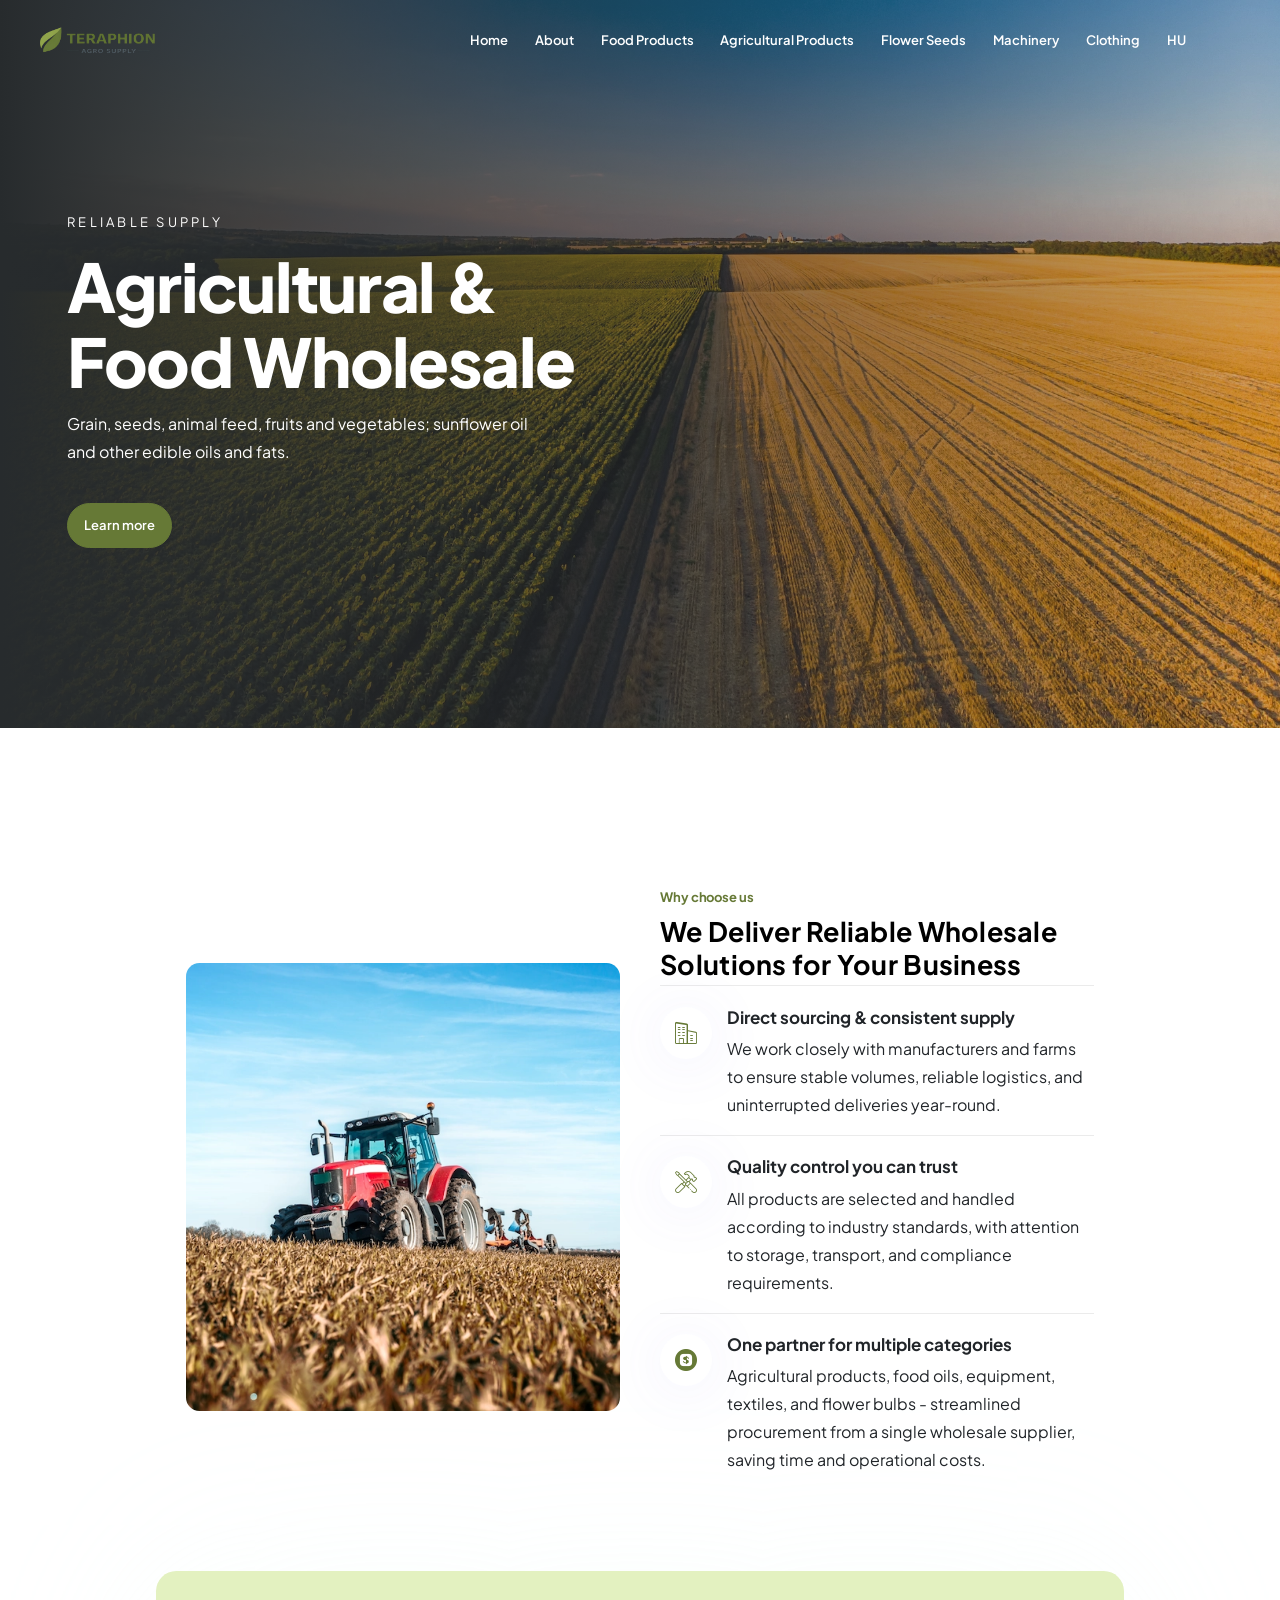
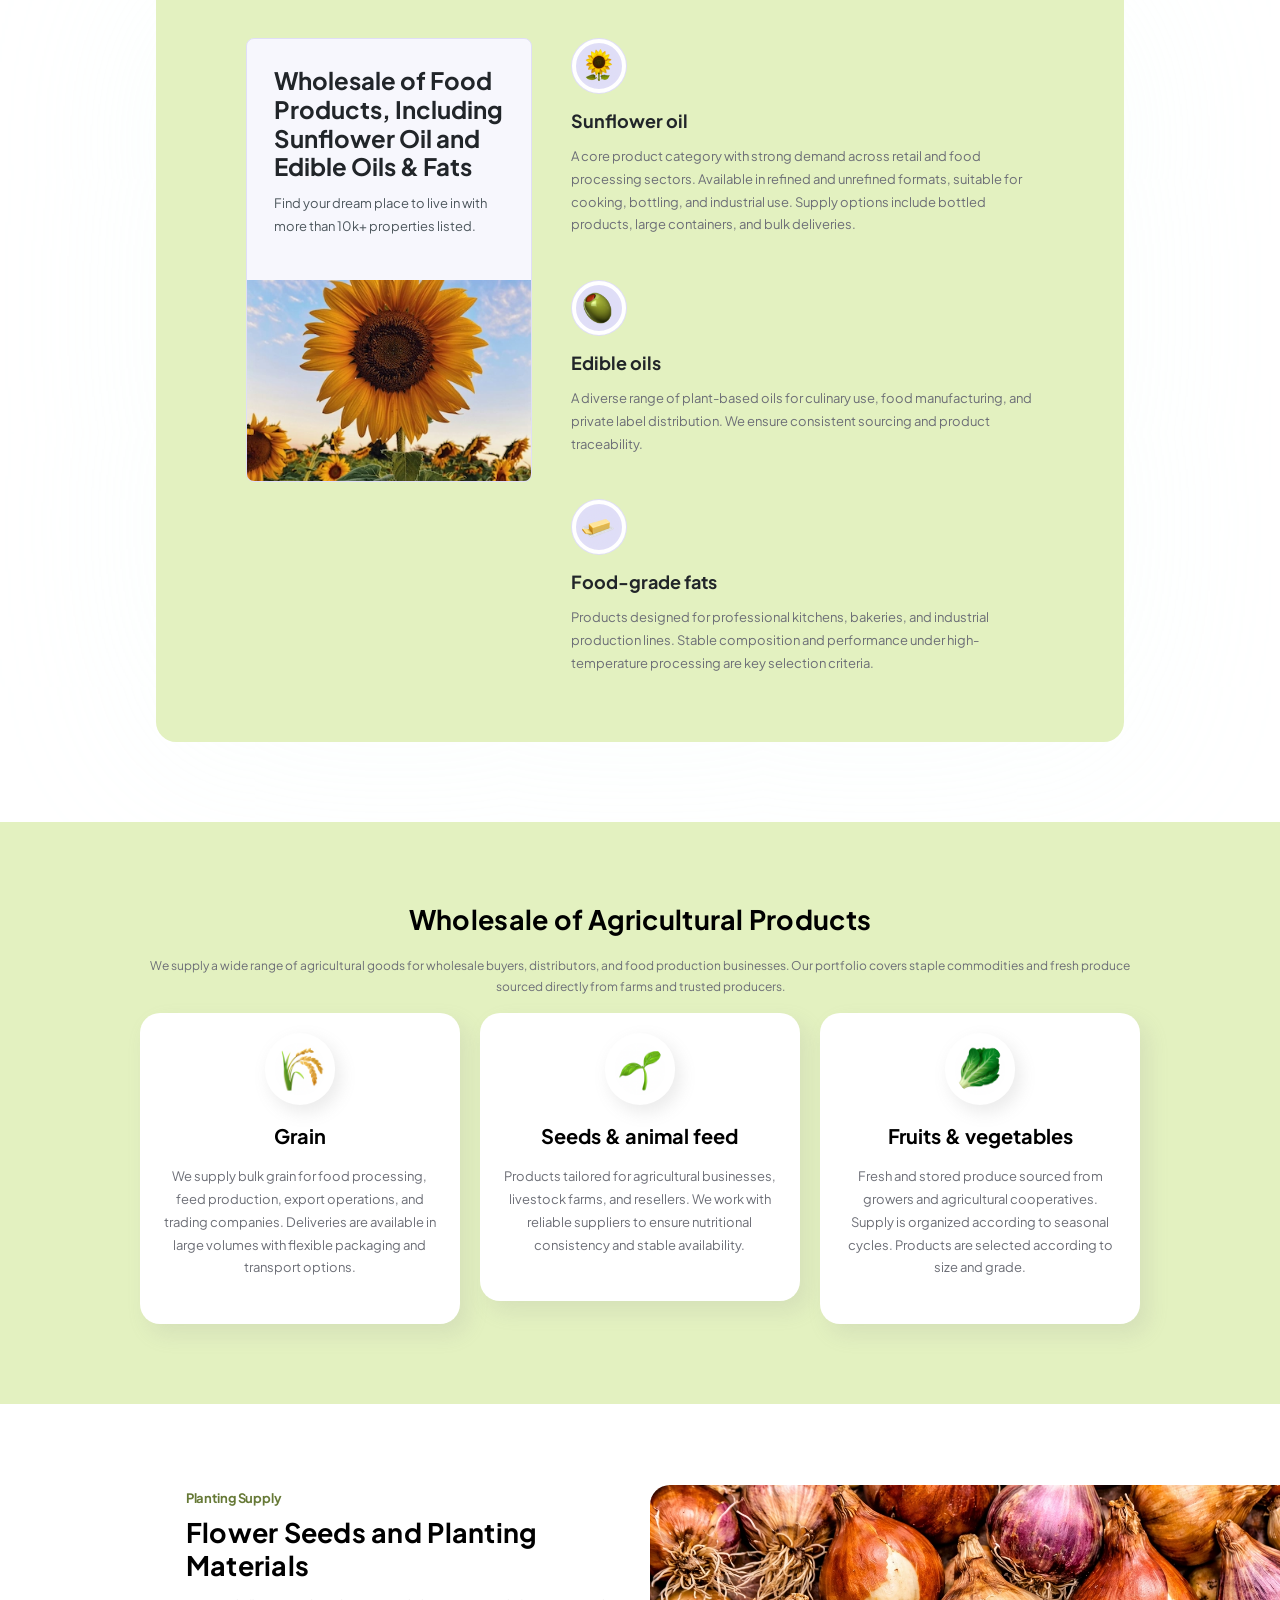
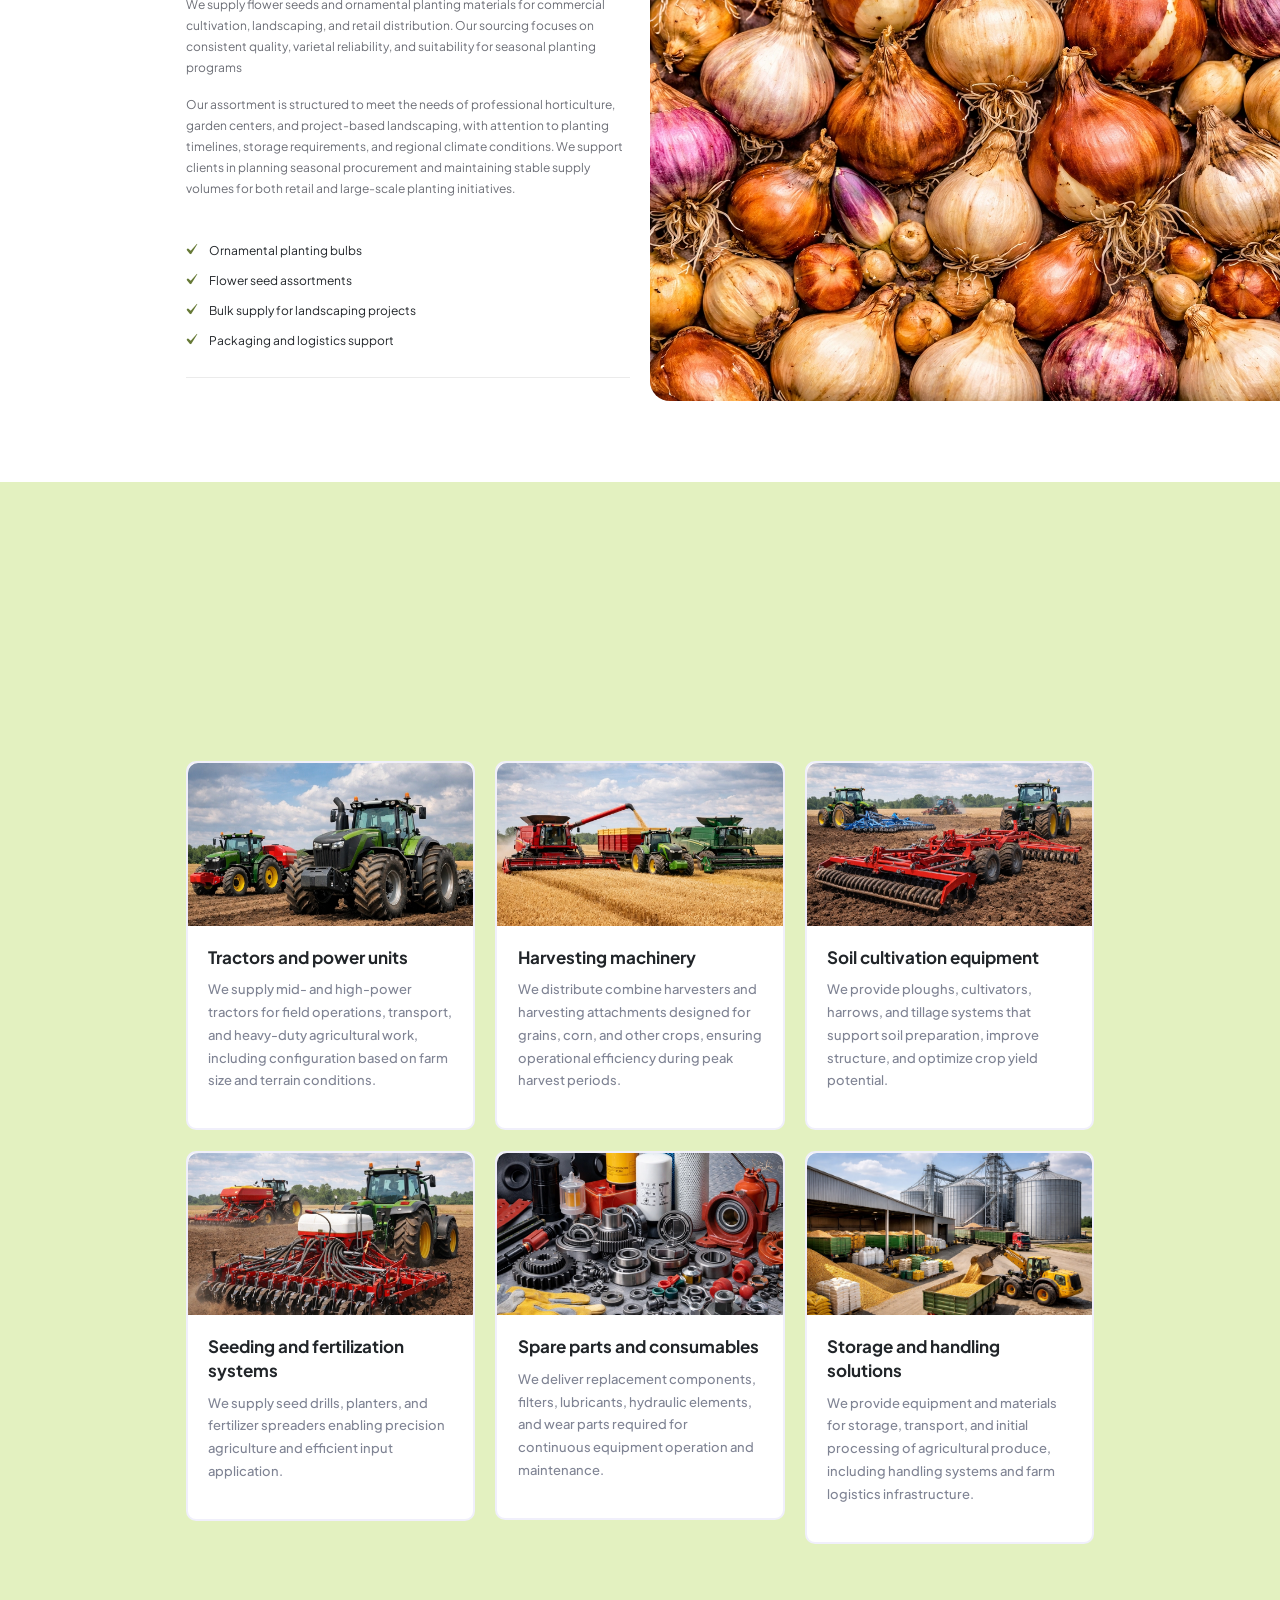
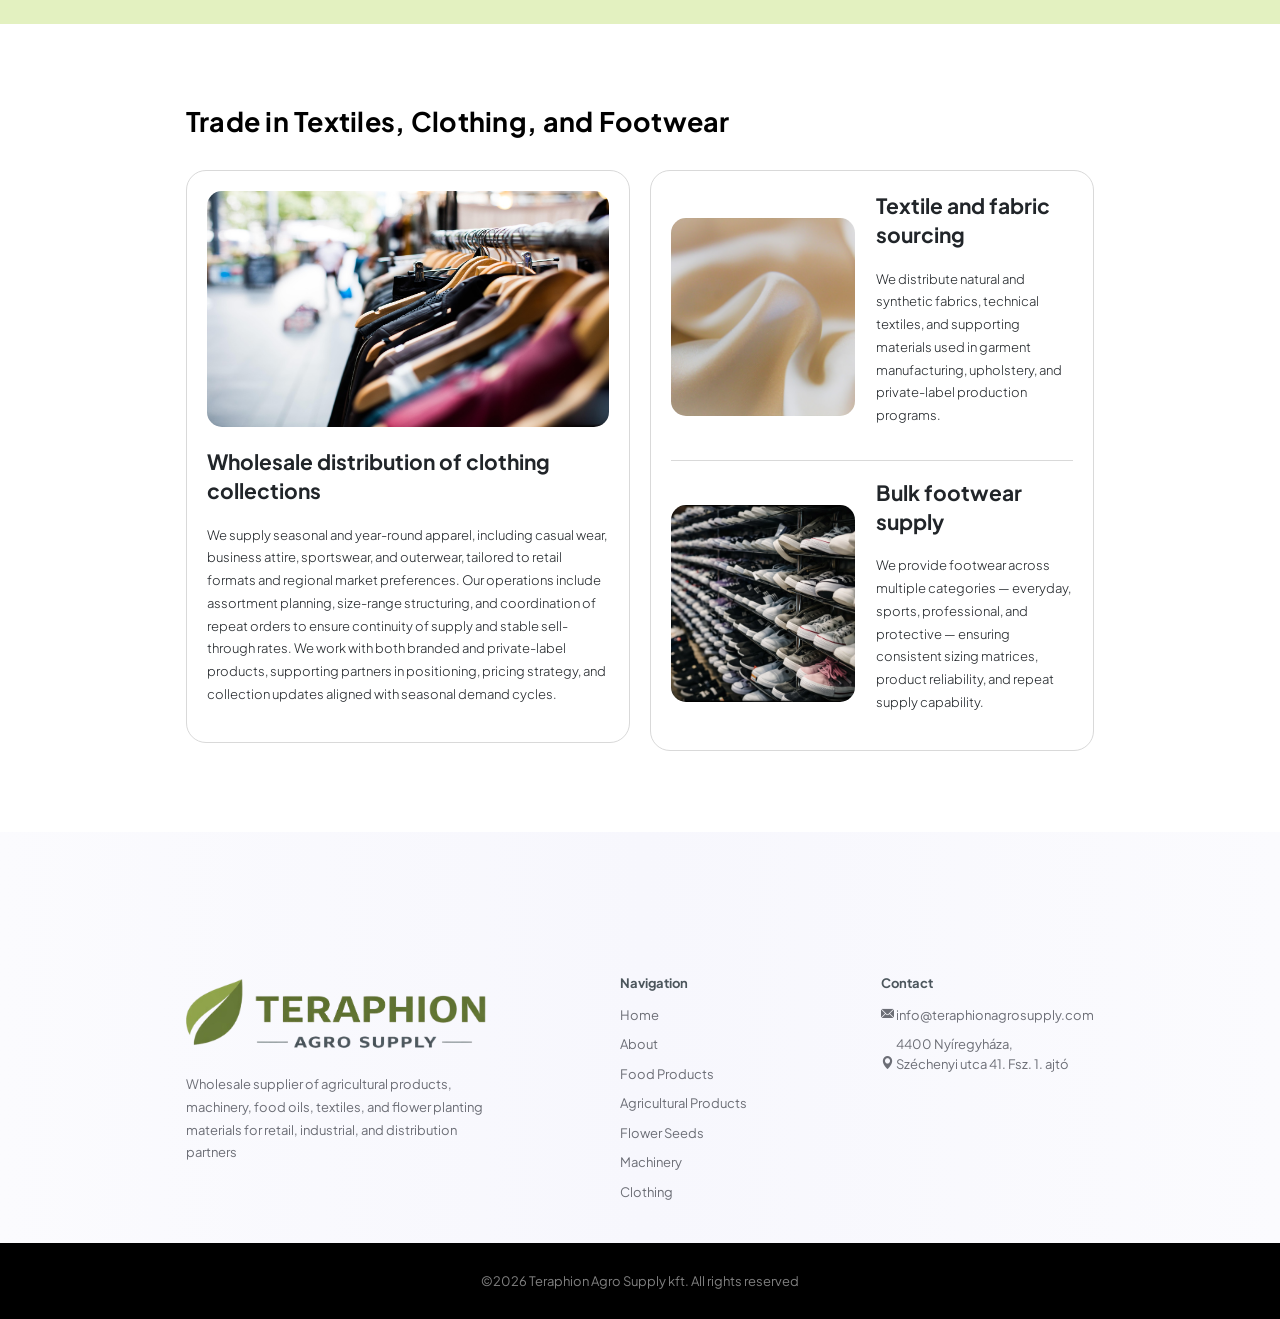
==== commit 416213b4: "feat: fixes" ====
--- a/index.html
+++ b/index.html
@@ -156,11 +156,9 @@
                     <div class="col">
                         <!-- <div class="d-flex justify-content-end"> -->
                         <div class="ul-why-choose-us-imgs">
-                            <div class="img"><img src="assets/img/about-1.webp" alt="image"></div>
                             <div class="img">
                                 <img src="assets/img/about-2.webp" alt="image">
                                 <!-- icon -->
-                                <div class="icon"><i class="flaticon-setting"></i></div>
                             </div>
                         </div>
                         <!-- </div> -->
@@ -219,7 +217,7 @@
                 <!-- single speciality -->
                 <div class="ul-speciality wow animate__fadeInUp">
                     <div class="ul-speciality-icon">
-                        🌻
+                        <img src="assets/img/sunflower.png" alt="" loading="lazy">
                     </div>
                     <h4 class="ul-speciality-title">Sunflower oil</h4>
                     <p class="ul-speciality-descr">A core product category with strong demand across retail and food processing sectors. Available in refined and unrefined formats, suitable for cooking, bottling, and industrial use. Supply options include bottled products, large containers, and bulk deliveries.</p>
@@ -228,7 +226,7 @@
                 <!-- single speciality -->
                 <div class="ul-speciality wow animate__fadeInUp">
                     <div class="ul-speciality-icon">
-                        🫒
+                       <img src="assets/img/olive.png" alt="" loading="lazy">
                     </div>
                     <h4 class="ul-speciality-title">Edible oils</h4>
                     <p class="ul-speciality-descr">A diverse range of plant-based oils for culinary use, food manufacturing, and private label distribution. We ensure consistent sourcing and product traceability.</p>
@@ -237,7 +235,7 @@
                 <!-- single speciality -->
                 <div class="ul-speciality wow animate__fadeInUp">
                     <div class="ul-speciality-icon">
-                         🧈
+                        <img src="assets/img/butter.png" alt="" loading="lazy">
                     </div>
                     <h4 class="ul-speciality-title">Food-grade fats</h4>
                     <p class="ul-speciality-descr">Products designed for professional kitchens, bakeries, and industrial production lines. Stable composition and performance under high-temperature processing are key selection criteria.</p>
@@ -257,7 +255,7 @@
                     <!-- single service -->
                     <div class="col">
                         <div class="ul-service">
-                            <div class="ul-service-icon">🌾</div>
+                            <div class="ul-service-icon"><img src="assets/img/grain.png" loading="lazy" alt=""></div>
                             <p class="ul-service-title">Grain</p>
                             <p class="ul-service-descr">We supply bulk grain for food processing, feed production, export operations, and trading companies. Deliveries are available in large volumes with flexible packaging and transport options.</p>
                         </div>
@@ -266,7 +264,7 @@
                     <!-- single service -->
                     <div class="col">
                         <div class="ul-service">
-                            <div class="ul-service-icon">🌱</div>
+                            <div class="ul-service-icon"><img src="assets/img/green.png"/></div>
                             <p class="ul-service-title">Seeds & animal feed</p>
                             <p class="ul-service-descr">Products tailored for agricultural businesses, livestock farms, and resellers. We work with reliable suppliers to ensure nutritional consistency and stable availability.</p>
                         </div>
@@ -275,7 +273,7 @@
                     <!-- single service -->
                     <div class="col">
                         <div class="ul-service">
-                            <div class="ul-service-icon">🥬</div>
+                            <div class="ul-service-icon"><img src="assets/img/cabbage.png"/></div>
                             <p class="ul-service-title">Fruits & vegetables</p>
                             <p class="ul-service-descr">Fresh and stored produce sourced from growers and agricultural cooperatives. Supply is organized according to seasonal cycles. Products are selected according to size and grade. </p>
                         </div>
@@ -311,7 +309,7 @@
 
                     <!-- img -->
                     <div class="col">
-                        <div class="ul-facilities-img"><img src="assets/img/flower-seeds.jpg" alt="Facility Image"></div>
+                        <div class="ul-facilities-img"><img src="assets/img/flower-seeds.webp" alt="Facility Image"></div>
                     </div>
                 </div>
             </div>
@@ -338,7 +336,7 @@
                             <!-- single project -->
                             <div class="col">
                                 <div class="ul-project">
-                                    <div class="ul-project-img"><img src="assets/img/machinery.png" alt="Project Image"></div>
+                                    <div class="ul-project-img"><img src="assets/img/machinery.webp" alt="Project Image"></div>
                                     <div class="ul-project-txt">
                                         <div class="top">
                                             <div class="left">
@@ -353,7 +351,7 @@
                             <!-- single project -->
                             <div class="col">
                                 <div class="ul-project">
-                                    <div class="ul-project-img"><img src="assets/img/machinery-2.png" alt="Project Image"></div>
+                                    <div class="ul-project-img"><img src="assets/img/machinery-2.webp" alt="Project Image"></div>
                                     <div class="ul-project-txt">
                                         <div class="top">
                                             <div class="left">
@@ -368,7 +366,7 @@
                             <!-- single project -->
                             <div class="col">
                                 <div class="ul-project">
-                                    <div class="ul-project-img"><img src="assets/img/machinery-3.png" alt="Project Image"></div>
+                                    <div class="ul-project-img"><img src="assets/img/machinery-3.webp" alt="Project Image"></div>
                                     <div class="ul-project-txt">
                                         <div class="top">
                                             <div class="left">
@@ -383,7 +381,7 @@
                             <!-- single project -->
                             <div class="col">
                                 <div class="ul-project">
-                                    <div class="ul-project-img"><img src="assets/img/wholesale-4.png" alt="Project Image"></div>
+                                    <div class="ul-project-img"><img src="assets/img/wholesale-4.webp" alt="Project Image"></div>
                                     <div class="ul-project-txt">
                                         <div class="top">
                                             <div class="left">
@@ -398,7 +396,7 @@
                             <!-- single project -->
                             <div class="col">
                                 <div class="ul-project">
-                                    <div class="ul-project-img"><img src="assets/img/wholesale-5.png" alt="Project Image"></div>
+                                    <div class="ul-project-img"><img src="assets/img/wholesale-5.webp" alt="Project Image"></div>
                                     <div class="ul-project-txt">
                                         <div class="top">
                                             <div class="left">
@@ -413,7 +411,7 @@
                             <!-- single project -->
                             <div class="col">
                                 <div class="ul-project">
-                                    <div class="ul-project-img"><img src="assets/img/wholesale-6.png" alt="Project Image"></div>
+                                    <div class="ul-project-img"><img src="assets/img/wholesale-6.webp" alt="Project Image"></div>
                                     <div class="ul-project-txt">
                                         <div class="top">
                                             <div class="left">
@@ -469,7 +467,7 @@
                             </div>
 
                             <div class="ul-blog ul-blog-horizontal">
-                                <div class="ul-blog-img"><img src="assets/img/shoes.png" alt="Blog Image"></div>
+                                <div class="ul-blog-img"><img src="assets/img/shoes.webp" alt="Blog Image"></div>
                                 <div class="ul-blog-txt">
                                     <p class="ul-blog-title">Bulk footwear supply</p>
                                     <p class="ul-blog-excerpt">We provide footwear across multiple categories — everyday, sports, professional, and protective — ensuring consistent sizing matrices, product reliability, and repeat supply capability. </p>
